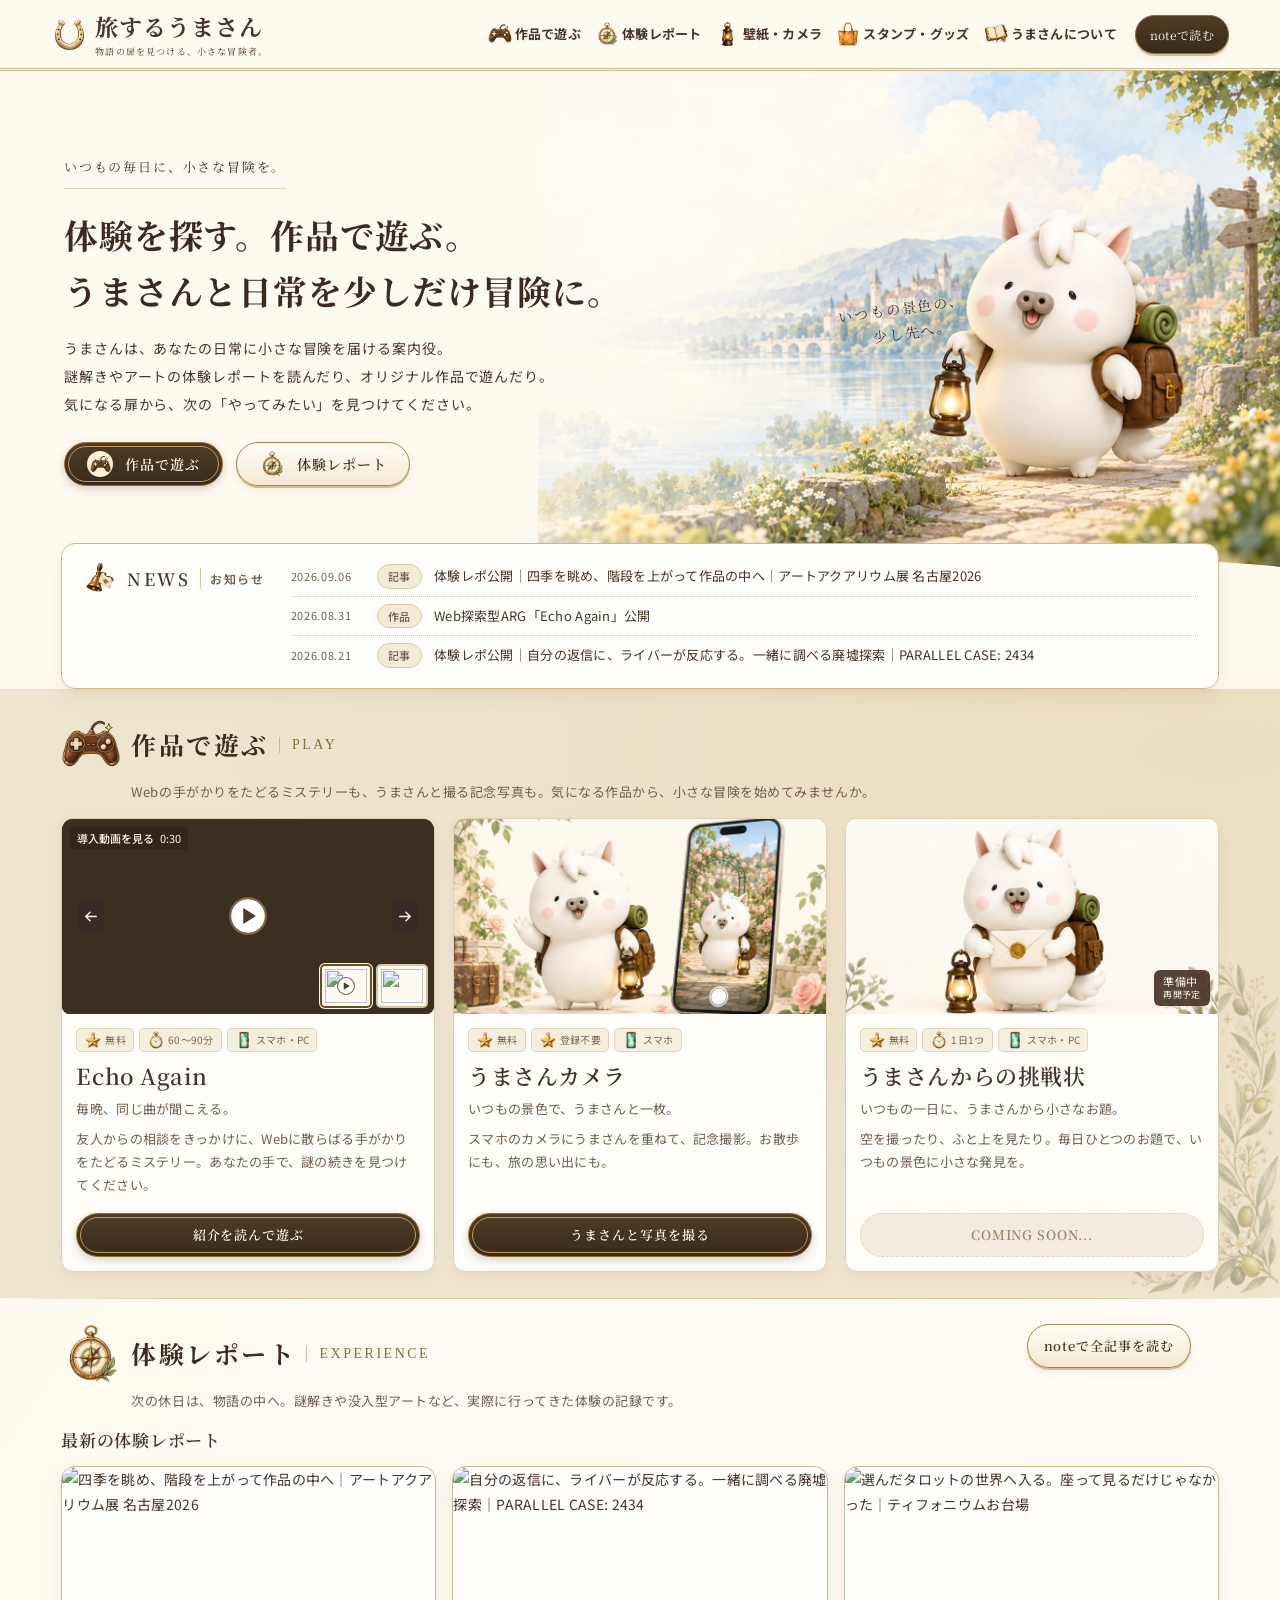
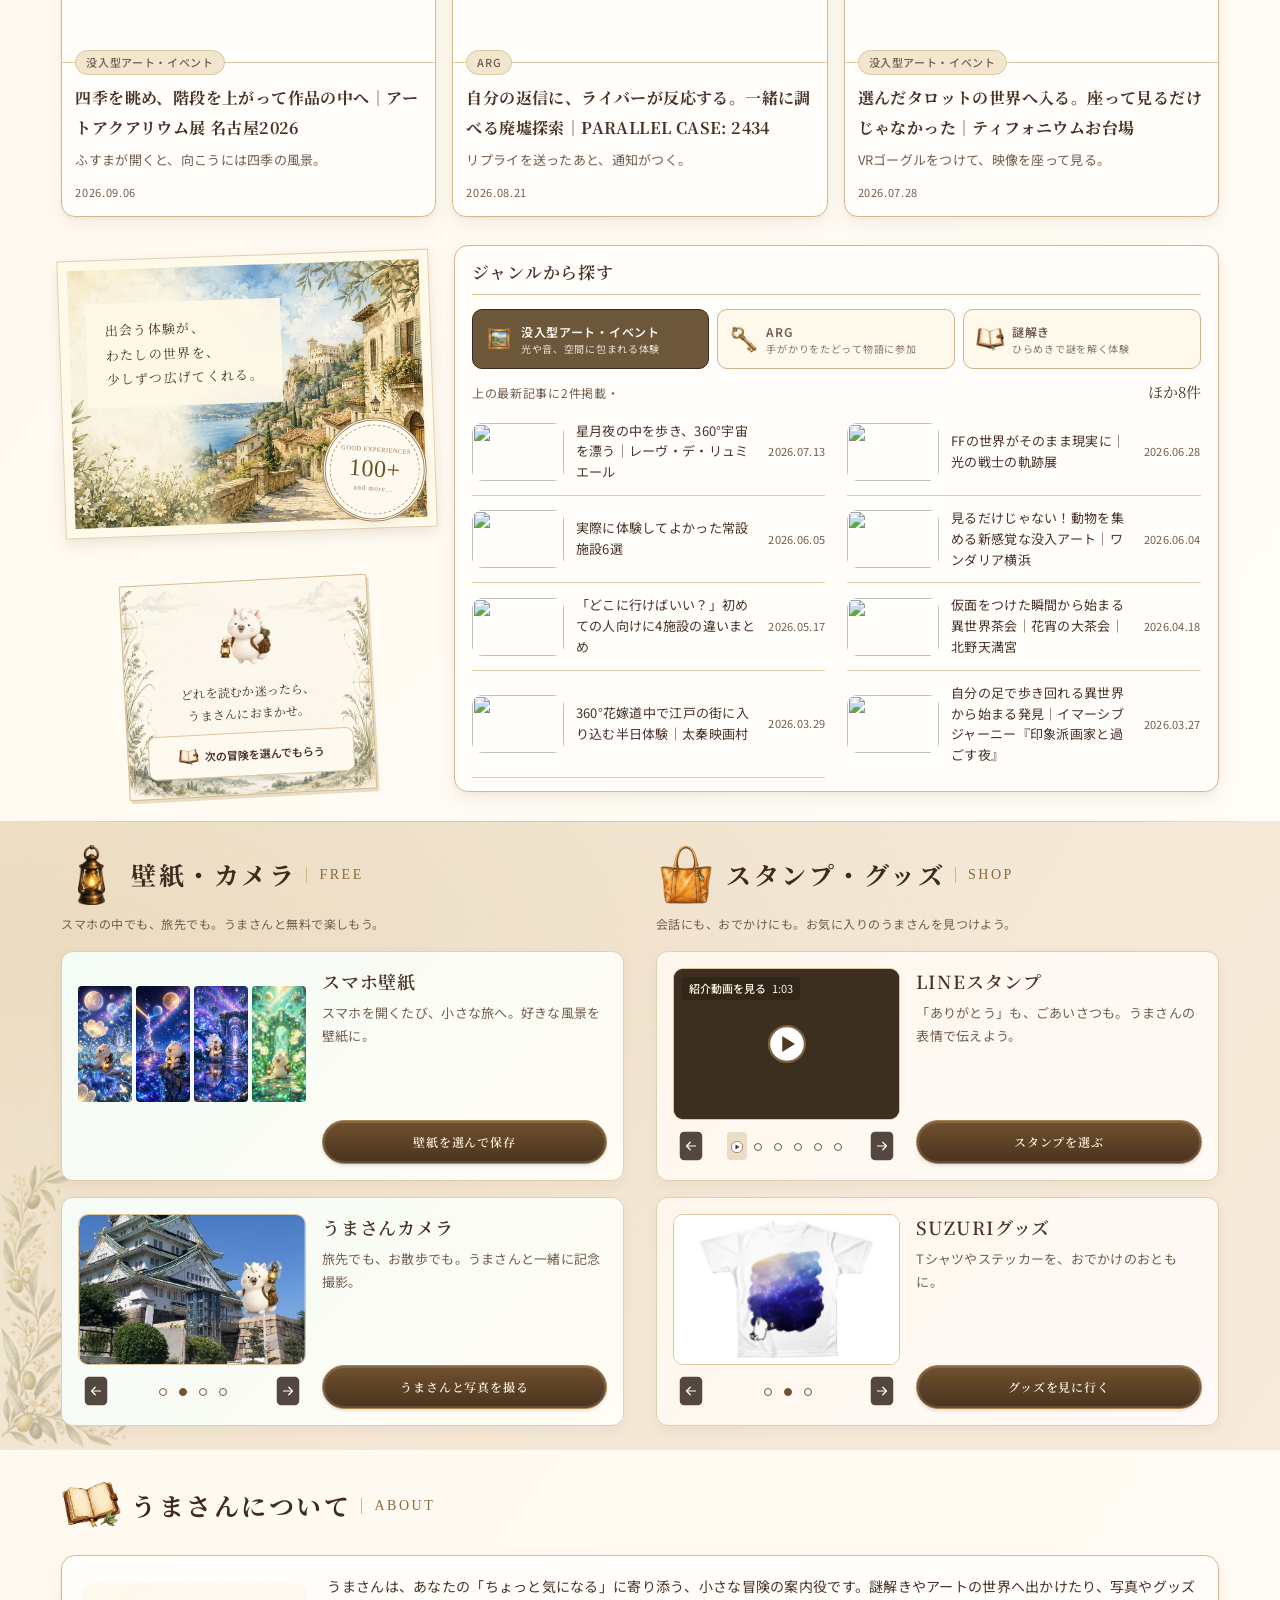
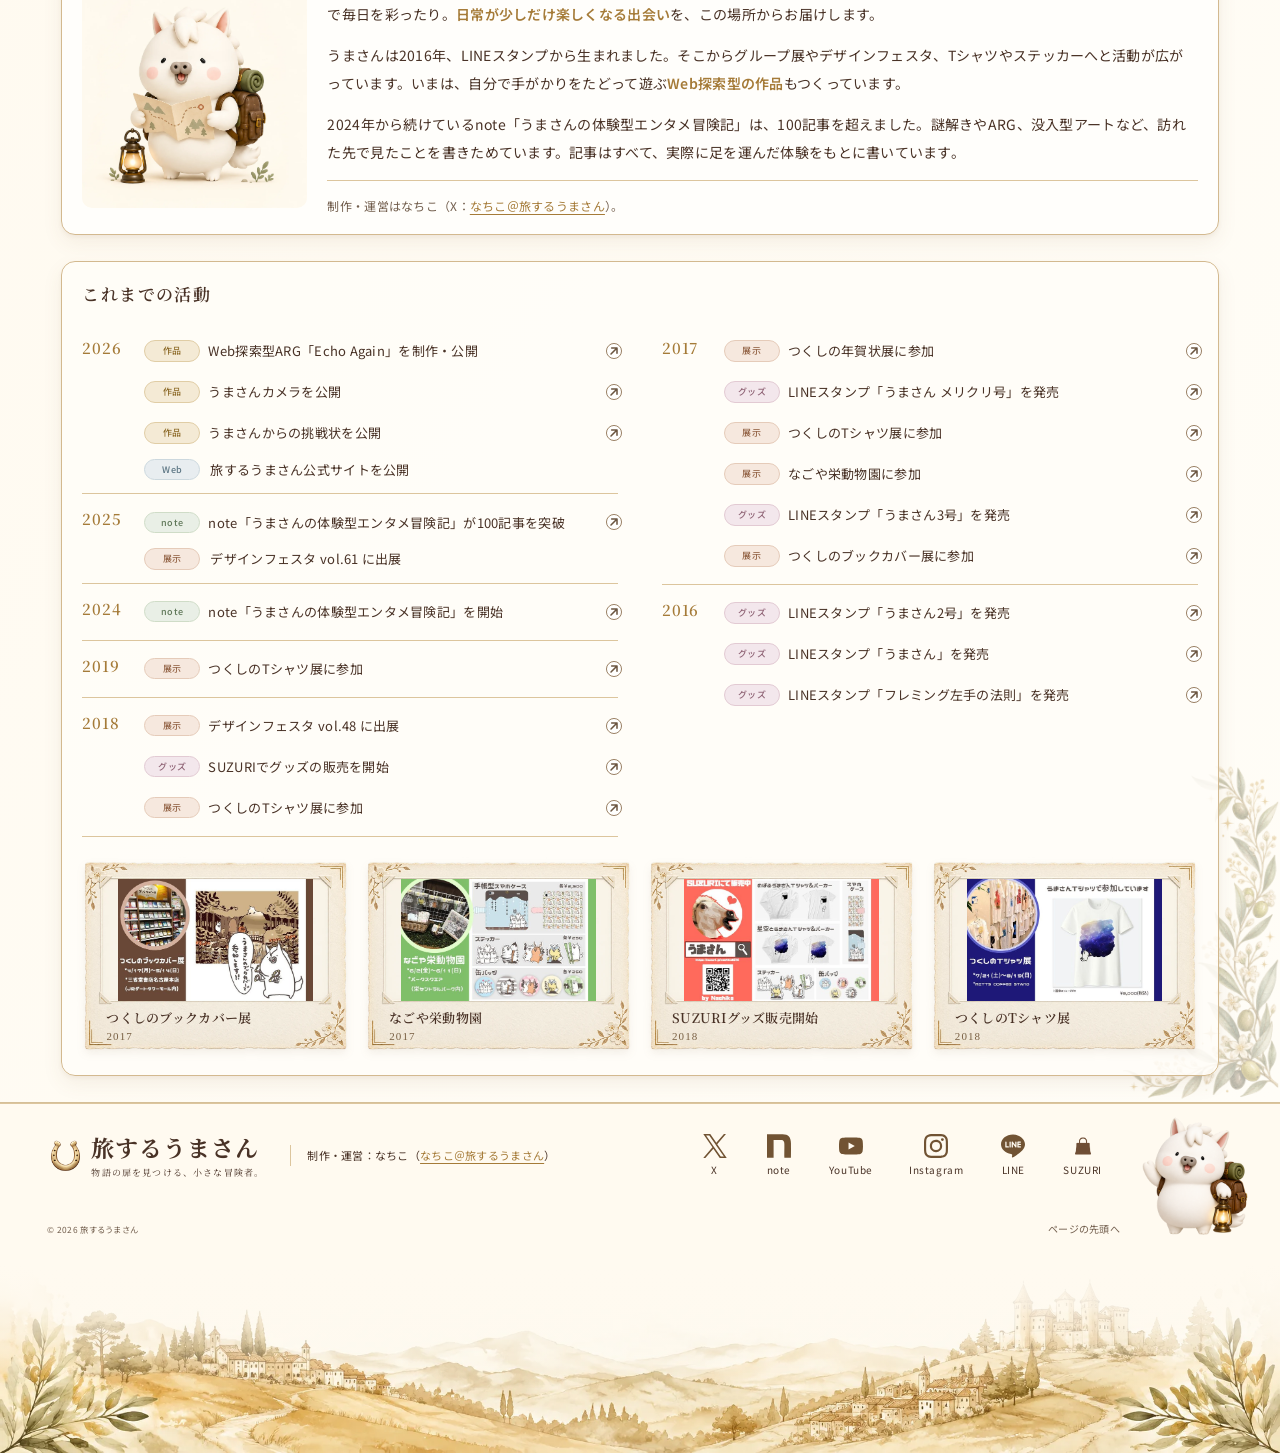
==== index.html @ 90c04338 "Initial site snapshot with updated design and camera" ====
<!doctype html>
<html lang="ja">
<head>
  <meta charset="utf-8">
  <meta name="viewport" content="width=device-width, initial-scale=1">
  <title>旅するうまさん｜体験を探す。作品で遊ぶ。</title>
  <meta name="description" content="うまさんと、次の「やってみたい」を見つけよう。謎解きや没入型アートの体験レポート、無料で遊べる作品、スマホ壁紙やグッズをご紹介します。">
  <meta property="og:type" content="website">
  <meta property="og:title" content="旅するうまさん｜体験を探す。作品で遊ぶ。">
  <meta property="og:description" content="読む、遊ぶ、いっしょに出かける。小さな冒険の案内役・うまさんと、次の休日やいつもの毎日を楽しむヒントを探しに。">
  <meta property="og:locale" content="ja_JP">
  <meta name="theme-color" content="#fbf6eb">
  <link rel="icon" href="assets/icon-horseshoe.webp" type="image/webp">
  <link rel="preconnect" href="https://fonts.googleapis.com">
  <link rel="preconnect" href="https://fonts.gstatic.com" crossorigin>
  <link rel="stylesheet" href="https://fonts.googleapis.com/css2?family=Noto+Sans+JP:wght@400;500;700&family=Noto+Serif+JP:wght@500;600;700&display=swap">
  <link rel="stylesheet" href="styles.css">
  <link rel="stylesheet" href="storybook.css">
  <link rel="stylesheet" href="journal.css">
  <link rel="stylesheet" href="playful.css">
  <link rel="stylesheet" href="dialogs.css">
  <script src="data/content.js" defer></script>
  <script src="data/article-notes.js" defer></script>
  <script src="app.js" defer></script>
  <script src="playful.js" defer></script>
</head>
<body>
<a class="skip-link" href="#main">本文へ進む</a>
<header class="site-header">
  <a class="brand" href="./" aria-label="旅するうまさん ホーム"><span class="journal-icon icon-horseshoe" aria-hidden="true"></span><span>旅するうまさん<small>物語の扉を見つける、小さな冒険者。</small></span></a>
  <button class="menu-toggle" aria-expanded="false" aria-controls="main-nav" aria-label="メニューを開く"><span></span><span></span><span></span></button>
  <nav id="main-nav" aria-label="メインナビゲーション"><a href="#play"><span class="journal-icon icon-play" aria-hidden="true"></span><span>作品で遊ぶ</span></a><a href="#discover"><span class="journal-icon icon-compass" aria-hidden="true"></span><span>体験レポート</span></a><a href="#with"><span class="journal-icon icon-camera" aria-hidden="true"></span><span>壁紙・カメラ</span></a><a href="#shop"><span class="journal-icon icon-bag" aria-hidden="true"></span><span>スタンプ・グッズ</span></a><a href="#about"><span class="journal-icon icon-book" aria-hidden="true"></span><span>うまさんについて</span></a></nav>
  <a class="journal-link" href="https://note.com/nachiko0215" target="_blank" rel="noopener noreferrer">noteで読む</a>
</header>
<main id="main">
  <section class="hero" aria-labelledby="hero-title">
    <img class="hero-landscape" src="assets/hero-umasan.webp" alt="城と湖を見渡す道で、ランタンを掲げて旅へ案内するうまさん" fetchpriority="high" width="1536" height="1024">
    <div class="hero-copy"><p class="eyebrow">いつもの毎日に、小さな冒険を。</p><h1 id="hero-title">体験を探す。作品で遊ぶ。<br>うまさんと日常を<br class="mobile-break">少しだけ冒険に。</h1><p class="intro">うまさんは、あなたの日常に小さな冒険を届ける案内役。<br>謎解きやアートの体験レポートを読んだり、オリジナル作品で遊んだり。<br>気になる扉から、次の「やってみたい」を見つけてください。</p><div class="hero-actions"><a class="button primary" href="#play"><span class="journal-icon icon-play" aria-hidden="true"></span>作品で遊ぶ </a><a class="button" href="#discover"><span class="journal-icon icon-compass" aria-hidden="true"></span>体験レポート </a></div></div>
    <div class="hero-character"><p>いつもの景色の、<br>　少し先へ。</p></div>
    <span class="hero-footnote">YOUR NEXT LITTLE ADVENTURE</span>
  </section>
  <div class="page-content">
    <section id="news" class="news-strip" aria-labelledby="news-title">
      <h2 id="news-title"><span class="journal-icon icon-news" aria-hidden="true"></span>NEWS<small>お知らせ</small></h2>
      <ul id="news-list"></ul>
    </section>
    <section id="play" class="section play-section" aria-labelledby="play-title">
      <div class="section-heading"><div><h2 id="play-title"><span class="journal-icon icon-play" aria-hidden="true"></span><span>作品で遊ぶ</span><small>PLAY</small></h2><p>Webの手がかりをたどるミステリーも、うまさんと撮る記念写真も。気になる作品から、小さな冒険を始めてみませんか。</p></div></div>
      <div id="works" class="works-grid"></div>
    </section>
    <section id="discover" class="section archive-section" aria-labelledby="discover-title">
      <div class="section-heading"><div><h2 id="discover-title"><span class="journal-icon icon-compass" aria-hidden="true"></span><span>体験レポート</span><small>EXPERIENCE</small></h2><p>次の休日は、物語の中へ。謎解きや没入型アートなど、実際に行ってきた体験の記録です。</p></div><a class="button small" href="https://note.com/nachiko0215" target="_blank" rel="noopener noreferrer">noteで全記事を読む</a></div>
      <h3 class="report-subheading" id="latest-reports-title">最新の体験レポート</h3>
      <div id="articles" class="articles-grid" aria-labelledby="latest-reports-title"></div>
      <div class="archive-layout"><div class="archive-postcard photo-print"><img src="assets/postcard-new-storybook.webp" alt="湖と城を望む、花の咲く街の小道" loading="lazy"><p>出会う体験が、<br>わたしの世界を、<br>少しずつ広げてくれる。</p><span class="archive-seal"><small class="seal-label">GOOD EXPERIENCES</small><strong>100+</strong><small>and more…</small></span></div><div class="archive-browser"><h3 class="report-subheading" id="genre-reports-title">ジャンルから探す</h3><div class="filter-list" role="group" aria-label="体験のジャンルで絞り込む"></div><p class="archive-note"><span id="archive-label"></span> <span id="result-count" aria-live="polite"></span></p><div id="archive-list" aria-labelledby="genre-reports-title"></div></div><aside class="travel-note"></aside></div>
    </section>
    <div class="life-shop-grid">
      <section id="with" class="section compact-section" aria-labelledby="with-title"><div class="section-heading"><div><h2 id="with-title"><span class="journal-icon icon-camera" aria-hidden="true"></span><span>壁紙・カメラ</span><small>FREE</small></h2><p>スマホの中でも、旅先でも。うまさんと無料で楽しもう。</p></div></div><div class="mini-grid"><article class="mini-card wallpaper"><div class="product-images phones"><div class="phones-row"><img src="assets/wallpaper-moon.jpg" alt="スマホ壁紙 光る花と月" loading="lazy"><img src="assets/wallpaper-tower.jpg" alt="スマホ壁紙 水鏡と塔" loading="lazy"><img src="assets/wallpaper-gate.jpg" alt="スマホ壁紙 紫陽花の回廊" loading="lazy"><img src="assets/wallpaper-lily.jpg" alt="スマホ壁紙 すずらんと光の門" loading="lazy"></div></div><div class="mini-copy"><h3>スマホ壁紙</h3><p>スマホを開くたび、小さな旅へ。好きな風景を壁紙に。</p><div class="mini-actions"><button type="button" class="button small wallpaper-open" aria-haspopup="dialog" aria-controls="wallpaper-dialog">壁紙を選んで保存 </button></div></div></article><article class="mini-card camera-mini"><div class="stamp-carousel" data-carousel>
  <div class="carousel-viewport"><div class="stamp-track" role="group" aria-label="うまさんカメラの作例">
    <img src="assets/camera-sample-aquarium.jpg" alt="アートアクアリウム展の撮影スポットに立つうまさん" loading="lazy">
    <img src="assets/camera-sample-castle.jpg" alt="大阪城を背にしたうまさん" loading="lazy">
    <img src="assets/camera-sample-rose.jpg" alt="バラ園の前に立つうまさん" loading="lazy">
    <img src="assets/camera-sample-tree.jpg" alt="木の枝の上にのったうまさん" loading="lazy">
  </div></div>
  <div class="carousel-controls"><button type="button" class="stamp-nav prev" aria-label="前の写真"><img class="ui-icon" src="assets/ui-chevron-left.svg" alt=""></button><div class="stamp-dots" role="group" aria-label="作例を選ぶ"></div><button type="button" class="stamp-nav next" aria-label="次の写真"><img class="ui-icon" src="assets/ui-chevron-right.svg" alt=""></button></div>
</div><div class="mini-copy"><h3>うまさんカメラ</h3><p>旅先でも、お散歩でも。うまさんと一緒に記念撮影。</p><div class="mini-actions"><a class="button small" href="umasan-camera.html">うまさんと写真を撮る </a></div></div></article></div></section>
      <section id="shop" class="section compact-section" aria-labelledby="shop-title"><div class="section-heading"><div><h2 id="shop-title"><span class="journal-icon icon-bag" aria-hidden="true"></span><span>スタンプ・グッズ</span><small>SHOP</small></h2><p>会話にも、おでかけにも。お気に入りのうまさんを見つけよう。</p></div></div><div class="mini-grid"><article class="mini-card"><div class="stamp-carousel" data-carousel>
  <div class="carousel-viewport"><div class="stamp-track" role="group" aria-label="LINEスタンプの一覧" aria-live="off">
    <img src="assets/stamp-umasan.jpg" alt="LINEスタンプ うまさん" loading="lazy">
    <img src="assets/stamp-umasan2.jpg" alt="LINEスタンプ うまさん2号" loading="lazy">
    <img src="assets/stamp-umasan3.jpg" alt="LINEスタンプ うまさん3号" loading="lazy">
    <img src="assets/stamp-merikuri.jpg" alt="LINEスタンプ うまさん メリクリ号" loading="lazy">
    <img src="assets/stamp-fleming.jpg" alt="LINEスタンプ フレミング左手の法則" loading="lazy">
  </div></div>
  <div class="carousel-controls"><button type="button" class="stamp-nav prev" aria-label="前のスタンプ"><img class="ui-icon" src="assets/ui-chevron-left.svg" alt=""></button><div class="stamp-dots" role="group" aria-label="スタンプを選ぶ"></div><button type="button" class="stamp-nav next" aria-label="次のスタンプ"><img class="ui-icon" src="assets/ui-chevron-right.svg" alt=""></button></div>
</div><div class="mini-copy"><h3>LINEスタンプ</h3><p>「ありがとう」も、ごあいさつも。うまさんの表情で伝えよう。</p><div class="mini-actions"><a class="button small" href="https://store.line.me/stickershop/author/114526/ja" target="_blank" rel="noopener noreferrer">スタンプを選ぶ</a></div></div></article><article class="mini-card"><div class="stamp-carousel suzuri-carousel" data-carousel>
  <div class="carousel-viewport"><div class="stamp-track" role="group" aria-label="SUZURIグッズ">
    <img src="assets/suzuri-hoodie.png" alt="うまさんのパーカー" loading="lazy" width="500" height="500">
    <img src="assets/suzuri-tshirt.png" alt="うまさんのTシャツ" loading="lazy" width="500" height="500">
    <img src="assets/suzuri-sticker.png" alt="うまさんのステッカー" loading="lazy" width="500" height="500">
  </div></div>
  <div class="carousel-controls"><button type="button" class="stamp-nav prev" aria-label="前のグッズ"><img class="ui-icon" src="assets/ui-chevron-left.svg" alt=""></button><div class="stamp-dots" role="group" aria-label="グッズを選ぶ"></div><button type="button" class="stamp-nav next" aria-label="次のグッズ"><img class="ui-icon" src="assets/ui-chevron-right.svg" alt=""></button></div>
</div><div class="mini-copy"><h3>SUZURIグッズ</h3><p>Tシャツやステッカーを、おでかけのおともに。</p><div class="mini-actions"><a class="button small" href="https://suzuri.jp/nachiko0215?sort=sales" target="_blank" rel="noopener noreferrer">グッズを見に行く</a></div></div></article></div></section>
    </div>
    <section id="about" class="section about-section" aria-labelledby="about-title">
      <div class="section-heading"><div><h2 id="about-title"><span class="journal-icon icon-book" aria-hidden="true"></span><span>うまさんについて</span><small>ABOUT</small></h2></div></div>
      <div class="about-layout">
        <div class="about-lead">
          <img src="assets/about-map.webp" alt="地図を広げて次の旅を考えるうまさん" loading="lazy" width="1254" height="1254">
          <div>
            <p class="about-summary">うまさんは、あなたの「ちょっと気になる」に寄り添う、小さな冒険の案内役です。謎解きやアートの世界へ出かけたり、写真やグッズで毎日を彩ったり。<strong>日常が少しだけ楽しくなる出会い</strong>を、この場所からお届けします。</p>
            <p>うまさんは2016年、LINEスタンプから生まれました。そこからグループ展やデザインフェスタ、Tシャツやステッカーへと活動が広がっています。いまは、自分で手がかりをたどって遊ぶ<strong>Web探索型の作品</strong>もつくっています。</p>
            <p>2024年から続けているnote「うまさんの体験型エンタメ冒険記」は、100記事を超えました。謎解きやARG、没入型アートなど、訪れた先で見たことを書きためています。記事はすべて、実際に足を運んだ体験をもとに書いています。</p>
            <p class="about-author">制作・運営はなちこ（X：<a href="https://x.com/nachiko0215" target="_blank" rel="noopener noreferrer">なちこ＠旅するうまさん</a>）。</p>
          </div>
        </div>
                <div class="history">
          <h3>これまでの活動</h3>
          <div id="history-list"></div>
          <div class="memories">
            <ul>
              <li class="photo-print"><img src="assets/memory-bookcover2017.jpg" alt="三省堂書店名古屋本店に並ぶブックカバー" loading="lazy"><span><strong>つくしのブックカバー展</strong><time datetime="2017">2017</time></span></li>
              <li class="photo-print"><img src="assets/memory-sakae2017.jpg" alt="なごや栄動物園のうまさんグッズ什器" loading="lazy"><span><strong>なごや栄動物園</strong><time datetime="2017">2017</time></span></li>
              <li class="photo-print"><img src="assets/memory-suzuri2018.jpg" alt="SUZURIのうまさんTシャツとパーカー" loading="lazy"><span><strong>SUZURIグッズ販売開始</strong><time datetime="2018">2018</time></span></li>
              <li class="photo-print"><img src="assets/memory-tshirt2018.jpg" alt="つくしのTシャツ展に並ぶTシャツ" loading="lazy"><span><strong>つくしのTシャツ展</strong><time datetime="2018">2018</time></span></li>
            </ul>
          </div>
        </div>
      </div>
    </section>
  </div>
</main>
<footer id="site-footer"><div class="footer-main"><a class="brand" href="./"><span class="journal-icon icon-horseshoe" aria-hidden="true"></span><span>旅するうまさん<small>物語の扉を見つける、小さな冒険者。</small></span></a><p class="about-copy">制作・運営：なちこ（<a href="https://x.com/nachiko0215" target="_blank" rel="noopener noreferrer">なちこ＠旅するうまさん</a>）</p><nav class="social-links" aria-label="公式SNS・ショップ"><a href="https://x.com/nachiko0215" target="_blank" rel="noopener noreferrer"><b>X</b></a><a href="https://note.com/nachiko0215" target="_blank" rel="noopener noreferrer"><b>note</b></a><a href="https://www.youtube.com/@TabisuruUmasan" target="_blank" rel="noopener noreferrer"><b>YouTube</b></a><a href="https://www.instagram.com/nachiko0215" target="_blank" rel="noopener noreferrer"><b>Instagram</b></a><a href="https://store.line.me/stickershop/author/114526/ja" target="_blank" rel="noopener noreferrer"><b>LINE</b></a><a href="https://suzuri.jp/nachiko0215?sort=sales" target="_blank" rel="noopener noreferrer"><b>SUZURI</b></a></nav><img class="footer-character" src="assets/footer-umasan.webp" alt="" loading="lazy" width="384" height="384"></div><div class="footer-bottom"><small>© 2026 旅するうまさん</small><a href="#main">ページの先頭へ </a></div><div class="footer-scenery" aria-hidden="true"></div></footer>
<dialog id="wallpaper-dialog" class="wallpaper-dialog" aria-labelledby="wallpaper-title">
<button type="button" class="image-close" aria-label="壁紙一覧を閉じる">×</button>
<h2 id="wallpaper-title">お気に入りの壁紙を保存</h2>
<p>好きな風景を選んで、スマホに保存できます。</p>
<div class="wallpaper-choices">
<article><img src="assets/wallpaper-moon.jpg" alt="光る花と月" width="420" height="908" loading="lazy"><h3>光る花と月</h3><a class="button small" href="assets/wallpaper-moon.jpg" download="umasan-wallpaper-moon.jpg" aria-label="光る花と月を保存">保存する</a></article>
<article><img src="assets/wallpaper-tower.jpg" alt="水鏡と塔" width="420" height="910" loading="lazy"><h3>水鏡と塔</h3><a class="button small" href="assets/wallpaper-tower.jpg" download="umasan-wallpaper-tower.jpg" aria-label="水鏡と塔を保存">保存する</a></article>
<article><img src="assets/wallpaper-gate.jpg" alt="紫陽花の回廊" width="420" height="910" loading="lazy"><h3>紫陽花の回廊</h3><a class="button small" href="assets/wallpaper-gate.jpg" download="umasan-wallpaper-gate.jpg" aria-label="紫陽花の回廊を保存">保存する</a></article>
<article><img src="assets/wallpaper-lily.jpg" alt="すずらんと光の門" width="555" height="1200" loading="lazy"><h3>すずらんと光の門</h3><a class="button small" href="assets/wallpaper-lily.jpg" download="umasan-wallpaper-lily.jpg" aria-label="すずらんと光の門を保存">保存する</a></article>
</div>
<a class="wallpaper-more" href="https://x.com/search?q=%23%E3%81%86%E3%81%BE%E3%81%95%E3%82%93%E3%81%AE%E3%81%84%E3%82%8B%E6%97%A5%E5%B8%B8%20%23%E3%82%B9%E3%83%9E%E3%83%9B%E5%A3%81%E7%B4%99&amp;src=typed_query&amp;f=live" target="_blank" rel="noopener noreferrer">Xでほかの壁紙を見る</a>
</dialog>
<noscript><p class="noscript">作品・体験一覧を表示するにはJavaScriptを有効にしてください。<a href="https://note.com/nachiko0215">noteの記事一覧はこちら</a>。</p></noscript>
</body>
</html>
---- styles.css ----
@charset "UTF-8";
:root{--paper:#fffdf7;--cream:#fbf6eb;--ink:#4d3327;--muted:#786656;--gold:#b78a4a;--line:#eadbc3;--soft:#f4e9d7;--serif:"Yu Mincho","Hiragino Mincho ProN",Georgia,serif;--sans:"Yu Gothic","Hiragino Kaku Gothic ProN",Meiryo,sans-serif}
*{box-sizing:border-box}html{scroll-behavior:smooth;scroll-padding-top:100px}body{margin:0;background:var(--cream);color:var(--ink);font-family:var(--sans);font-size:14px;line-height:1.85}a{color:inherit;text-decoration:none}button{font:inherit;color:inherit;cursor:pointer}img{max-width:100%;display:block}button,a{-webkit-tap-highlight-color:transparent}a:focus-visible,button:focus-visible{outline:3px solid #88622b;outline-offset:5px}a:hover{color:#93652f}.skip-link{position:fixed;top:-80px;left:20px;z-index:100;background:var(--paper);padding:12px}.skip-link:focus{top:12px}.site-header{position:relative;z-index:20;max-width:1440px;margin:auto;min-height:100px;display:flex;align-items:center;gap:34px;padding:18px 4%;background:var(--paper)}.brand{display:flex;align-items:center;gap:13px;flex-shrink:0;font-family:var(--serif);font-size:26px;font-weight:bold;letter-spacing:.04em;line-height:1.5}.brand img{object-fit:contain;width:38px;height:46px}.brand small{display:block;font-size:9px;letter-spacing:.13em;font-weight:normal}.site-header nav{display:flex;gap:29px;margin-left:auto;font-size:13px;font-weight:bold;white-space:nowrap}.journal-link{background:#4c3925;border:1px solid #b99456;box-shadow:inset 0 0 0 3px #4c3925,inset 0 0 0 4px #a6844d;border-radius:30px;display:flex;gap:10px;align-items:center;padding:9px 19px;color:#fff4d9;white-space:nowrap;font-family:var(--serif)}.journal-link:hover{color:white;background:#6a4c2b}.journal-link img{width:23px;filter:brightness(2)}.menu-toggle{display:none}.hero{max-width:1440px;min-height:485px;position:relative;margin:auto;overflow:hidden;background:#f2e7d1}.hero-landscape{position:absolute;width:100%;height:100%;object-fit:cover;object-position:center;inset:0}.hero:after{content:"";position:absolute;left:-2%;bottom:-26px;width:104%;height:55px;background:var(--paper);border-radius:50% 48% 0 0;transform:rotate(-.5deg)}.hero-copy{position:relative;z-index:2;width:66%;padding:47px 0 60px 5%}.eyebrow{display:flex;align-items:center;gap:12px;font-family:var(--serif);letter-spacing:.14em;font-size:13px;margin:0 0 18px}.eyebrow img{width:27px;height:36px;object-fit:contain}h1{font-family:var(--serif);font-weight:600;font-size:clamp(25px,2.6vw,39px);line-height:1.6;letter-spacing:.055em;margin:0 0 15px;text-shadow:0 1px 10px #fff9}.intro{font-size:13px;line-height:2;letter-spacing:.065em;margin:0 0 24px}.button{display:inline-flex;align-items:center;justify-content:center;gap:20px;min-height:47px;border:1px solid #bd8f51;background:linear-gradient(#fffefa,#f8ead4);border-radius:28px;padding:9px 23px;box-shadow:0 3px 8px #88612b13;font-family:var(--serif);font-size:14px;font-weight:bold;letter-spacing:.07em;transition:transform .18s,box-shadow .18s}.button:hover{transform:translateY(-2px);box-shadow:0 5px 12px #74512426}.button.primary{background:linear-gradient(120deg,#6a5030,#302619);color:#fff3d8;outline:1px solid #ecd5ac;outline-offset:-5px;border-color:#a87e43;box-shadow:0 3px 7px #38221035}.hero-actions{display:flex;gap:13px}.hero-character{position:absolute;right:8%;bottom:22px;width:27%;max-width:320px;z-index:1}.hero-character>img{width:100%;height:auto;filter:drop-shadow(0 12px 10px #73583524)}.hero-character>p{font-family:var(--serif);font-size:16px;letter-spacing:.23em;transform:rotate(-9deg);text-align:center;margin:0 0 2px;text-shadow:0 0 8px white}.hero-footnote{position:absolute;bottom:41px;right:2%;font:9px Georgia;letter-spacing:.23em;writing-mode:vertical-rl}.mobile-break{display:none}.page-content{max-width:1440px;margin:auto;padding:0 3.7%;background:var(--paper)}.section{padding:30px 0 33px;position:relative;scroll-margin-top:22px}.section+.section:before,.life-shop-grid:before{content:"";position:absolute;left:0;right:0;top:0;height:1px;background:linear-gradient(90deg,transparent,var(--line) 15%,var(--line) 85%,transparent)}.section-heading{display:flex;align-items:center;justify-content:space-between;gap:20px;margin-bottom:20px}.section-heading h2{display:flex;align-items:center;gap:13px;font-family:var(--serif);font-size:25px;letter-spacing:.045em;font-weight:600;line-height:1.35;margin:0 0 5px}.section-heading h2 small{font-size:16px;border-left:1px solid #a28468;padding-left:13px;font-weight:normal;letter-spacing:.05em}.section-heading h2 img{width:36px;height:37px;object-fit:contain}.section-heading p{font-size:12px;letter-spacing:.04em;margin:0 0 0 49px;color:var(--muted)}.small{min-height:35px;font-size:11px;padding:6px 17px;gap:13px;white-space:nowrap}.articles-grid{display:grid;grid-template-columns:repeat(3,1fr);gap:20px}.article-card{min-width:0;border:1px solid #ecdfcb;border-radius:12px;overflow:hidden;background:#fffdf9;transition:transform .2s,box-shadow .2s}.article-card:hover{transform:translateY(-4px);box-shadow:0 8px 24px #6b482315}.article-image{aspect-ratio:1.9;width:100%;object-fit:cover}.article-body{padding:0 16px 13px}.tags{display:flex;gap:6px;margin-top:-13px;position:relative;flex-wrap:wrap}.tag{border:1px solid #ead8bd;border-radius:20px;background:#fffaf0;padding:2px 11px;font-size:10px}.article-card h3{font-family:var(--serif);font-size:17px;line-height:1.65;margin:9px 0 6px;font-weight:600}.article-card p{font-size:11px;color:var(--muted);margin:0 0 7px;line-height:1.7}.article-date{font-size:10px;color:#82756a;letter-spacing:.04em}.archive-layout{display:grid;grid-template-columns:31% 1fr 13%;align-items:start;gap:27px}.archive-postcard{position:relative;margin:4px 0 5px;padding:9px;background:#fff9e9;box-shadow:0 4px 14px #65451c17;transform:rotate(-2deg)}.archive-postcard>img{height:205px;width:100%;object-fit:cover}.archive-postcard p{position:absolute;left:26px;top:30px;background:#fff9e8ec;padding:15px 19px;font:13px/1.9 var(--serif);letter-spacing:.1em}.archive-stamp{position:absolute;bottom:0;right:-14px;transform:rotate(6deg);border:3px double #a48861;background:#fffaef;border-radius:50%;width:120px;height:120px;display:flex;flex-direction:column;align-items:center;justify-content:center;font:10px/1.7 Georgia;color:#836748;outline:1px dashed #b49a73;outline-offset:-8px}.archive-stamp strong{font-size:17px;font-weight:normal}.filter-list{display:flex;flex-wrap:wrap;gap:6px}.filter-list button{border:1px solid #e9decb;border-radius:20px;background:var(--paper);font-size:11px;padding:4px 11px;min-height:31px}.filter-list button[aria-pressed=true]{background:#876849;color:white;border-color:#876849}.archive-note{font-size:10px;color:var(--muted);margin:10px 0 3px;display:flex;justify-content:space-between}.archive-row{display:flex;gap:11px;align-items:center;padding:7px 0;border-bottom:1px solid #eee3d4;font-size:11px}.archive-row img{width:57px;height:35px;object-fit:cover;border-radius:5px}.archive-row .row-title{flex:1;line-height:1.6}.archive-row time{color:var(--muted);font-size:9px;white-space:nowrap}.empty-state{padding:25px 10px;background:#f7f0e4;border-radius:9px;color:var(--muted);font-size:12px}.travel-note{margin-top:33px;background:linear-gradient(125deg,#fcf1da,#f4e4c8);padding:16px 10px;text-align:center;transform:rotate(6deg);box-shadow:0 3px 10px #73552a15;border-radius:2px;font-family:var(--serif);font-size:12px;letter-spacing:.12em}.travel-note p{margin:6px 0}.travel-note span{font-size:25px;color:#a98952}.life-shop-grid{display:grid;grid-template-columns:1fr 1fr;gap:30px;position:relative}.compact-section h2{font-size:23px;gap:10px}.compact-section h2 small{font-size:13px;padding-left:10px}.compact-section .section-heading p{font-size:10px;margin-left:46px}footer{max-width:1440px;margin:auto;padding:0 3.7%;background:linear-gradient(#fffdf7,#f6ecd9)}.footer-main{display:flex;align-items:center;gap:27px;border-top:1px solid var(--line);padding:28px 0 36px;position:relative}.footer-main .brand{font-size:23px}.about-copy{font-size:10px;line-height:2;border-left:1px solid var(--line);padding-left:22px;flex:1}.social-links{display:flex;gap:18px;align-items:center}.social-links a{font-size:10px;text-align:center;min-width:27px}.social-links b{display:block;font:23px Georgia;margin-bottom:3px}.footer-character{width:75px;height:94px;object-fit:contain;align-self:end}.footer-bottom{border-top:1px solid var(--line);display:flex;justify-content:space-between;align-items:center;font-size:10px;padding:12px 0;gap:15px;color:var(--muted)}.footer-bottom p{margin:0;letter-spacing:.14em}.noscript{text-align:center;padding:20px}
@media(min-width:1441px){body{padding:20px}.site-header{border-radius:18px 18px 0 0}footer{border-radius:0 0 18px 18px}.hero-copy{padding-top:58px}.hero{min-height:510px}}
@media(max-width:1150px){.site-header{gap:20px;padding:17px 3%}.site-header nav{gap:18px;font-size:12px}.brand{font-size:23px}.journal-link{padding:8px 12px;font-size:12px}.section-heading h2{font-size:21px;gap:9px}.section-heading h2 small{font-size:14px;padding-left:9px}.archive-layout{grid-template-columns:30% 1fr;gap:25px}.travel-note{display:none}.compact-section h2{flex-wrap:wrap;font-size:21px}.compact-section h2 small{font-size:12px}.footer-main{gap:18px}.footer-character{display:none}.hero{min-height:450px}.hero-copy{width:70%}.hero-character{right:4%;width:28%;bottom:27px}}
@media(max-width:850px){.site-header{min-height:80px;flex-wrap:wrap}.journal-link{margin-left:auto}.menu-toggle{display:flex;flex-direction:column;gap:5px;width:40px;height:40px;align-items:center;justify-content:center;border:1px solid var(--line);border-radius:50%;background:transparent;order:3}.menu-toggle span{display:block;background:var(--ink);width:17px;height:1px}.site-header nav{display:none;width:100%;order:4;padding:14px 6px;border-top:1px solid var(--line);gap:12px;flex-wrap:wrap;margin:0}.site-header nav.is-open{display:flex}.site-header nav a{padding:7px 12px}.hero{min-height:460px}.hero-copy{width:76%;padding-top:35px}.hero-character{width:27%;right:1%;bottom:29px}.hero-character>p{font-size:12px}.hero h1{font-size:27px}.hero-landscape{object-position:60% center}.hero-actions{gap:9px}.hero-actions .button{padding:9px 17px;font-size:12px;gap:10px}.eyebrow{font-size:11px}.intro{font-size:12px}.section-heading h2{flex-wrap:wrap;gap:8px;font-size:21px}.section-heading h2 small{font-size:12px}.section-heading p{font-size:11px;margin-left:0}.articles-grid{gap:12px}.article-body{padding:0 11px 12px}.article-card h3{font-size:15px}.life-shop-grid{gap:20px}.compact-section h2 small{border-left:0;padding-left:44px;flex-basis:100%}.footer-main{flex-wrap:wrap}.about-copy{font-size:10px}.footer-main .brand{font-size:21px}.social-links{margin-left:auto}.archive-postcard>img{height:220px}.archive-postcard p{left:15px;top:20px;font-size:11px;padding:13px}.archive-row{gap:7px}.archive-row time{font-size:8px}}
@media(max-width:600px){body{font-size:13px}.site-header{padding:12px 5%;gap:12px;min-height:75px}.brand{font-size:21px;gap:9px}.brand img{width:29px;height:36px}.brand small{font-size:7px;letter-spacing:.08em}.journal-link{display:none}.menu-toggle{margin-left:auto}.hero{min-height:638px}.hero-landscape{height:100%;object-position:66% center;opacity:.83}.hero:before{content:"";position:absolute;z-index:1;inset:0;background:linear-gradient(#fff9edfa 0%,#fff9ede8 35%,#fff9ed00 76%)}.hero-copy{width:100%;padding:24px 6% 0}.eyebrow{font-size:10px;letter-spacing:.09em;gap:7px;margin-bottom:13px}.eyebrow img{width:21px;height:28px}.hero h1{font-size:26px;line-height:1.65;letter-spacing:.025em;margin-bottom:12px}.mobile-break{display:block}.intro{font-size:11px;line-height:1.95;margin-bottom:17px;letter-spacing:.02em}.hero-actions{flex-wrap:wrap;gap:9px}.hero-actions .button{min-height:42px;padding:8px 15px;font-size:12px;gap:10px}.hero-character{right:12%;width:42%;max-width:200px;bottom:19px}.hero-character>p{position:absolute;right:105%;top:27%;width:120px;font-size:12px}.hero-footnote{z-index:2;font-size:8px;right:6%;bottom:60px}.page-content{padding:0 5%}.section{padding:24px 0 28px}.section-heading{gap:10px;margin-bottom:15px;align-items:start}.section-heading h2{font-size:19px;column-gap:8px;row-gap:2px}.section-heading h2 small{font-size:12px;flex-basis:100%;margin-left:37px;padding:0;border:0}.section-heading h2 img{width:29px;height:30px;font-size:29px}.section-heading p{margin-top:7px;font-size:10px;line-height:1.8}.section-heading>.button{font-size:10px;padding:5px 11px;gap:6px;margin-top:4px}.articles-grid{grid-template-columns:1fr;gap:16px}.article-image{aspect-ratio:2}.article-card h3{font-size:17px;line-height:1.7}.article-card p{font-size:11px}.article-body{padding:0 15px 13px}.archive-layout{grid-template-columns:1fr;gap:25px}.archive-postcard{max-width:330px;width:89%;margin:0 auto}.archive-postcard>img{height:155px}.archive-postcard p{top:12px;left:20px;font-size:12px}.archive-stamp{width:105px;height:105px;right:-15px;bottom:-7px;font-size:9px}.archive-stamp strong{font-size:15px}.filter-list{gap:6px}.filter-list button{font-size:11px;min-height:33px;padding:4px 13px}.archive-row{font-size:11px;padding:9px 0;gap:10px}.archive-row time{font-size:9px}.archive-row img{width:54px}.life-shop-grid{grid-template-columns:1fr;gap:0}.compact-section+.compact-section:before{display:block}.compact-section h2 small{flex-basis:auto;border-left:1px solid #a28468;margin:0;padding-left:9px;font-size:12px}.compact-section .section-heading p{margin-left:0;font-size:10px}.footer-main{padding:23px 0;gap:15px}.footer-main .brand{width:100%;font-size:23px}.about-copy{border-left:0;padding:0;margin:0;font-size:10px;flex-basis:100%}.social-links{margin:0;gap:25px}.footer-character{display:block;width:64px;height:70px;margin-left:auto}.footer-bottom{align-items:start;flex-wrap:wrap;gap:5px;font-size:9px;padding-bottom:20px}.footer-bottom p{display:none}footer{padding:0 5%}}
[hidden]{display:none!important}

@media(prefers-reduced-motion:reduce){html{scroll-behavior:auto}*,*:before,*:after{transition:none!important}}

.news-strip{display:flex;align-items:flex-start;gap:26px;margin-top:26px;padding:16px 24px;border:1px solid var(--line);border-radius:14px;background:linear-gradient(#fffdf7,#fbf6eb);scroll-margin-top:90px}
.news-strip h2{display:flex;align-items:center;gap:8px;margin:0;flex-shrink:0;font-family:var(--serif);font-size:17px;letter-spacing:.12em;color:var(--ink);padding-top:5px}
.news-strip h2 span{color:var(--gold)}
.news-strip h2 small{font-family:var(--sans);font-size:11px;letter-spacing:.04em;color:var(--muted);border-left:1px solid var(--line);padding-left:9px}
.news-strip ul{list-style:none;margin:0;padding:0;flex:1;min-width:0}
.news-strip li+li{border-top:1px dotted var(--line)}
.news-strip li a,.news-strip li>span{display:flex;align-items:center;gap:12px;padding:8px 0;color:var(--ink);text-decoration:none;font-size:13px}
.news-strip li a:hover .news-title{color:var(--gold);text-decoration:underline}
.news-strip time,.news-date-blank{flex-shrink:0;font-size:11px;letter-spacing:.06em;color:var(--muted);font-variant-numeric:tabular-nums}
.news-tag{flex-shrink:0;font-size:10px;letter-spacing:.06em;padding:2px 9px;border:1px solid var(--line);border-radius:999px;background:var(--paper);color:var(--muted)}
.news-title{overflow:hidden;text-overflow:ellipsis;white-space:nowrap}

.about-section .about-layout{display:grid;grid-template-columns:1fr 340px;gap:32px;align-items:start}
.about-lead{display:flex;gap:20px;align-items:flex-start}
.about-lead>img{width:120px;height:auto;flex-shrink:0}
.about-lead p{margin:0 0 13px;font-size:13px;line-height:2}
.about-lead p:last-child{margin-bottom:0}
.about-lead strong{color:var(--gold);font-weight:600}
.history{padding:20px 22px;border:1px solid var(--line);border-radius:14px;background:var(--paper)}
.history h3{margin:0 0 14px;font-family:var(--serif);font-size:15px;letter-spacing:.08em;color:var(--ink)}
.history-year{display:grid;grid-template-columns:52px 1fr;gap:10px;padding:10px 0}
.history-year+.history-year{border-top:1px solid var(--line)}
.history-year h4{margin:0;font-family:var(--serif);font-size:15px;color:var(--gold);letter-spacing:.05em}
.history-year ul{list-style:none;margin:0;padding:0;display:flex;flex-direction:column;gap:6px}
.history-year li{display:flex;align-items:center;gap:8px;font-size:12px;line-height:1.6;color:var(--ink)}
.history-year li a{display:flex;align-items:center;gap:8px;color:inherit;text-decoration:none}
.history-year li a:hover{color:var(--gold);text-decoration:underline}
.history-tag{flex-shrink:0;font-size:9px;letter-spacing:.05em;padding:1px 7px;border-radius:999px;background:var(--soft);color:var(--muted)}

@media(max-width:850px){.news-strip{flex-direction:column;gap:6px;padding:14px 18px}.news-strip h2{padding-top:0}.about-section .about-layout{grid-template-columns:1fr;gap:24px}}
@media(max-width:600px){.news-strip{margin-top:18px}.news-strip li a,.news-strip li>span{flex-wrap:wrap;gap:8px;font-size:12px}.news-title{white-space:normal;flex-basis:100%}.about-lead{flex-direction:column;gap:12px}.about-lead>img{width:88px;margin:0 auto}.about-lead p{font-size:12px}.history{padding:16px 14px}.history-year{grid-template-columns:44px 1fr}}
.history-year li{align-items:flex-start;gap:8px}
.history-year li a{align-items:flex-start;width:100%}
.history-year .history-tag{margin-top:3px}
.history-arrow{flex-shrink:0;margin-top:2px;font-size:10px;color:var(--muted)}
.about-section .about-layout{display:block}
.about-section .about-lead{margin-bottom:26px}
.about-section .history{padding:20px 26px 8px}
.about-section #history-list{column-gap:44px}
.about-section .history-year{break-inside:avoid;padding:12px 0;border-top:0;border-bottom:1px solid var(--line)}
.about-section .history-year:last-child{border-bottom:0}
@media(min-width:1010px){.about-section #history-list{columns:2}}
@media(max-width:600px){.about-section .history{padding:16px 14px 6px}}

/* ==========================================================
   DESIGN SYSTEM LAYER
   配色＝モック（アイボリー紙面）／規格＝デザインシステムv3
   最後に読み込み、上の個別指定を上書きする。調整はここだけで完結。
   ========================================================== */

/* --- トークン --- */
:root{
  --serif:"Noto Serif JP","Yu Mincho","Hiragino Mincho ProN",serif;
  --sans:"Noto Sans JP","Yu Gothic","Hiragino Kaku Gothic ProN",sans-serif;
  --line:#e6d7bf;
  --gold:#b1832f;
  --gold-line:#c2a06a;
  --ink-deep:#3a2a1e;
  --r-card:14px;
  --r-inner:10px;
  --r-pill:999px;
  --shadow-card:0 2px 10px rgba(107,72,35,.05);
  --shadow-hover:0 10px 26px rgba(107,72,35,.11);
}
body{font-family:var(--sans);font-size:14px;line-height:1.75;letter-spacing:.02em;-webkit-font-smoothing:antialiased}

/* --- タイポグラフィ階層（v3） --- */
h1,h2,h3,h4{font-family:var(--serif);font-weight:600;letter-spacing:.05em}
.section-heading h2{font-size:26px;line-height:1.35}
.section-heading h2 small{font-family:var(--sans);font-size:14px;font-weight:500;letter-spacing:.05em;color:var(--muted)}
.section-heading p{font-size:12px;line-height:1.75;color:var(--muted)}
.news-strip h2,.article-date,.archive-note{letter-spacing:.14em}

.article-card h3{font-size:17px;line-height:1.65}
.history h3,.news-strip h2{font-size:17px}
.article-card p{font-size:12px;line-height:1.8;color:var(--muted)}
.article-date,.archive-row time{font-size:11px;color:var(--muted)}

/* --- ボタン：3種 × 2サイズに統一 --- */
.button{
  display:inline-flex;align-items:center;justify-content:center;gap:12px;
  min-height:44px;padding:0 22px;
  border:1px solid var(--gold-line);border-radius:var(--r-pill);
  background:linear-gradient(#fffefa,#f8ead4);color:var(--ink);
  font-family:var(--serif);font-size:14px;font-weight:600;letter-spacing:.07em;line-height:1.4;
  box-shadow:0 2px 6px rgba(136,97,43,.08);
  transition:transform .18s,box-shadow .18s,background .18s;
}
.button.primary{background:linear-gradient(120deg,#6a5030,#302619);color:#fff3d8;border-color:#a87e43;outline:1px solid #ecd5ac;outline-offset:-5px;box-shadow:0 3px 8px rgba(56,34,16,.2)}
.button.ghost{background:transparent;box-shadow:none}
.button.small{min-height:34px;padding:0 16px;gap:9px;font-size:12px}
.button:hover{transform:translateY(-2px);box-shadow:var(--shadow-hover)}

.section-heading>.button{flex-shrink:0}

.section-heading>.button.small{font-family:var(--serif)}

/* --- カード：枠線・角丸・影を1種に統一 --- */.article-card,.news-strip,.history{
  border:1px solid var(--line);border-radius:var(--r-card);background:var(--paper);box-shadow:var(--shadow-card)
}
.article-card:hover{transform:translateY(-4px);box-shadow:var(--shadow-hover)}
.article-image{border-radius:var(--r-inner)}
.article-card{overflow:hidden}
.article-card .article-image{border-radius:0}

/* --- タグ・バッジ：1種に統一 --- */
.tag,.news-tag,.history-tag{
  display:inline-flex;align-items:center;
  padding:2px 10px;border:1px solid var(--line);border-radius:var(--r-pill);
  background:var(--soft);color:var(--muted);
  font-family:var(--sans);font-size:11px;font-weight:500;letter-spacing:.06em;line-height:1.7
}
.filter-list{gap:8px}
.filter-list button{
  min-height:34px;padding:0 16px;border:1px solid var(--line);border-radius:var(--r-pill);
  background:var(--paper);color:var(--muted);font-size:12px;font-weight:500;letter-spacing:.06em;
  transition:background .18s,color .18s,border-color .18s
}
.filter-list button[aria-pressed=true]{background:var(--ink-deep);color:#fff3d8;border-color:var(--ink-deep)}

/* --- 罫線色の統一 --- */
.archive-row,.news-strip li+li,.history-year{border-color:var(--line)}
.section-heading h2 small{border-left-color:var(--line)}

/* --- レスポンシブ（v3グリッド：SP1カラム／PC3カラム） --- */
@media(max-width:850px){
  .section-heading h2{font-size:22px}
  .section-heading h2 small{font-size:12px}

}
@media(max-width:600px){
  body{font-size:13px}
  .section-heading h2{font-size:20px}
  .button{min-height:42px;padding:0 18px;font-size:13px;gap:10px}
  .button.small{min-height:34px;padding:0 14px;font-size:12px}

  .filter-list button{min-height:32px;padding:0 13px;font-size:11px}

  .article-card h3{font-size:16px}
}

/* --- 個別の不揃いを解消 --- */
/* WITH / SHOP：4枚のカード高さを揃える */
.life-shop-grid{align-items:stretch}
.compact-section{display:flex;flex-direction:column}

/* セクション見出しアイコンの寸法を統一 */
.section-heading h2 img{width:36px;height:36px;object-fit:contain;flex-shrink:0;display:inline-flex;align-items:center;justify-content:center;line-height:1}

/* ABOUT：他セクションと同じ紙面・余白に揃える */
.about-section{background:transparent}
.about-lead>img{width:112px}

/* アーカイブ：件数の見え方 */
.archive-note{display:flex;align-items:baseline;gap:8px;font-size:12px;color:var(--muted);letter-spacing:.06em}
.archive-note #result-count{font-family:var(--serif);font-size:15px;color:var(--ink);letter-spacing:0}
.archive-more-note{flex:1 1 100%;margin:0;font-size:11px;line-height:1.7;color:var(--muted)}

/* ミニカード：4枚とも「見出し→画像→説明→ボタン」の同じ組み方に揃える */

/* セクション見出しアイコン：画像・文字記号を同じ丸チップに揃える */
.section-heading h2 img,.news-strip h2 img{
  width:38px;height:38px;flex-shrink:0;
  display:inline-flex;align-items:center;justify-content:center;
  border-radius:50%;background:var(--soft);border:1px solid var(--line);
  object-fit:contain;padding:6px;font-size:17px;line-height:1;color:var(--gold)
}
.news-strip h2 img{width:30px;height:30px;padding:5px}
.archive-more-note{margin:14px 0 0;padding-top:12px;border-top:1px solid var(--line);font-size:11px;line-height:1.7;color:var(--muted)}
.archive-row{gap:12px}

/* ABOUT：思い出の写真カード */
.memories{margin-bottom:26px}
.memories h3{margin:0 0 14px;font-family:var(--serif);font-size:15px;letter-spacing:.08em;color:var(--ink)}
.memories ul{list-style:none;margin:0;padding:6px 0 4px;display:grid;grid-template-columns:repeat(4,1fr);gap:20px}
.memories li{display:flex;flex-direction:column;gap:10px;padding:10px 10px 14px;background:var(--paper);border:1px solid var(--line);border-radius:4px;box-shadow:var(--shadow-card);transition:transform .2s,box-shadow .2s}
.memories li:nth-child(odd){transform:rotate(-.8deg)}
.memories li:nth-child(even){transform:rotate(.7deg)}
.memories li:hover{transform:rotate(0) translateY(-3px);box-shadow:var(--shadow-hover)}
.memories img{width:100%;aspect-ratio:1;object-fit:cover;border-radius:2px}
.memories span{display:flex;flex-direction:column;gap:2px;font-size:10px;line-height:1.6;color:var(--muted);letter-spacing:.02em}
.memories strong{font-family:var(--serif);font-size:12px;font-weight:600;color:var(--ink);letter-spacing:.03em}

/* LINEスタンプ：自動＋手動スライド */
.stamp-carousel{position:relative;height:112px;margin-bottom:12px;border-radius:var(--r-inner);overflow:hidden;background:var(--soft);border:1px solid var(--line)}
.stamp-track{display:flex;height:100%;transition:transform .55s cubic-bezier(.4,0,.2,1)}
.stamp-track img{flex:0 0 100%;width:100%;height:100%;object-fit:cover;object-position:center}
.stamp-nav{position:absolute;top:50%;transform:translateY(-50%);width:26px;height:26px;display:flex;align-items:center;justify-content:center;border:1px solid var(--line);border-radius:50%;background:rgba(255,253,247,.9);color:var(--ink);font-size:15px;line-height:1;padding:0 0 2px;opacity:0;transition:opacity .2s}
.stamp-nav.prev{left:6px}
.stamp-nav.next{right:6px}
.stamp-carousel:hover .stamp-nav,.stamp-nav:focus-visible{opacity:1}
.stamp-dots{position:absolute;left:0;right:0;bottom:6px;display:flex;justify-content:center;gap:5px}
.stamp-dots button{width:6px;height:6px;padding:0;border:0;border-radius:50%;background:rgba(77,51,39,.3)}
.stamp-dots button[aria-selected=true]{background:var(--gold);width:16px;border-radius:3px}
@media(hover:none){.stamp-nav{opacity:1}}

@media(max-width:850px){.memories ul{grid-template-columns:1fr 1fr;gap:16px}}
@media(max-width:600px){.memories ul{gap:12px}.memories li{padding:8px 8px 11px}.memories strong{font-size:11px}}

/* SUZURI：告知画像1枚を固定表示 */

/* 活動の記録：告知画像を丸ごと、小さく飾る */
.memories ul{grid-template-columns:none;display:flex;flex-wrap:wrap;gap:18px}
.memories li{width:196px;padding:7px 7px 11px;gap:8px}
.memories img{aspect-ratio:16/10}
.memories strong{font-size:11px}
.memories span{font-size:9px}
@media(max-width:600px){.memories ul{gap:12px}.memories li{width:calc(50% - 6px)}}

/* カード内の画像枠：告知画像の比率(16:10)に合わせ、上下の切れをなくす */

.stamp-carousel{height:auto;aspect-ratio:16/10;margin-bottom:12px}

.stamp-track img{width:100%;height:100%;max-height:none;object-fit:contain;background:var(--paper)}

/* スマホ壁紙：端末型サムネイルを3枚並べる */

/* スマホ：カードを1列にして画像を大きく見せる */
@media(max-width:600px){

  .compact-section+.compact-section{margin-top:6px}
}

/* 作品カード：中身の説明と条件を出す */

/* ABOUT：要約と制作者 */
.about-summary{font-size:14px!important;line-height:1.95}
.about-summary strong{color:var(--gold)}
.about-author{margin-top:14px!important;padding-top:13px;border-top:1px solid var(--line);font-size:12px!important;color:var(--muted)}
.about-author strong{color:var(--ink);font-family:var(--serif);letter-spacing:.04em}
.about-author a,.about-copy a{color:var(--gold);text-decoration:underline;text-underline-offset:3px}
@media(max-width:600px){.about-summary{font-size:13px!important}}
.social-links a{display:flex;flex-direction:column;align-items:center;gap:3px;font-size:9px;letter-spacing:.06em;color:var(--muted);white-space:nowrap}
.social-links a b{font-family:var(--serif);font-size:13px;font-weight:600;letter-spacing:.06em;color:var(--ink)}
.social-links a:hover b,.social-links a:hover{color:var(--gold)}

/* 作品カード：3件＋AND MORE の並び */

/* 準備中の作品 */

.button.is-waiting{background:transparent;border-style:dashed;color:var(--muted);box-shadow:none;cursor:default}
.button.is-waiting:hover{transform:none;box-shadow:none}

/* 3列になったので、見出しとボタンを縦積みにして折り返しを防ぐ */

/* ============ 整理：年表・NEWS・見出し・スマホの縦の長さ ============ */

/* 年表：バッジ幅を固定して、タイトルの開始位置を揃える */
.history-year li{display:block}
.history-line{display:grid;grid-template-columns:56px 1fr 12px;align-items:center;gap:10px;width:100%;color:inherit;text-decoration:none}
a.history-line:hover .history-title{color:var(--gold);text-decoration:underline}
.history-year .history-tag{margin:0;justify-content:center;width:56px;padding:2px 0;font-size:9px}
.history-title{min-width:0;font-size:12px;line-height:1.6}
.history-arrow{margin:0}
.history-year ul{gap:9px}
.history-year{padding:11px 0}

/* NEWS：1行に収める */
.news-strip li a,.news-strip li>span{flex-wrap:nowrap;padding:7px 0}
.news-strip time,.news-date-blank{width:74px}

/* 見出し右のボタンが見出しより上に来ないようにする */
.section-heading{display:flex;flex-wrap:wrap;align-items:flex-start;justify-content:space-between;gap:10px 16px}
.section-heading>div{flex:1 1 260px;min-width:0}

@media(max-width:600px){
  /* NEWS */
  .news-strip li a,.news-strip li>span{display:grid;grid-template-columns:auto auto 1fr auto;align-items:center;gap:8px;font-size:12px}
  .news-strip time,.news-date-blank{width:auto;font-size:10px}
  .news-strip .news-title{white-space:normal;flex-basis:auto;grid-column:auto}
  .news-strip h2 img{display:none}

  /* 見出しのボタンは見出しの下へ回す */
  .section-heading{flex-direction:column;align-items:stretch}
  .section-heading>.button{align-self:flex-start;order:2}

  /* 縦の長さを詰める */
  .section{padding:20px 0 22px}
  .archive-postcard{display:none}
  .archive-layout{grid-template-columns:1fr;gap:16px}
  .history-line{grid-template-columns:52px 1fr 12px;gap:8px}
  .history-year .history-tag{width:52px}
  .history-title{font-size:12px}
  .memories{margin-bottom:20px}
}

/* 見出しの縦積み時に flex-basis が高さに効いてしまう問題の修正 */
@media(max-width:600px){
  .section-heading>div{flex:0 0 auto}
}

@media(max-width:600px){
  /* 見出しの英字サブラベルはスマホでは省く */
  .section-heading h2 small{display:none}
  /* 作品カードの縦組みラベルを省き、本文幅を確保 */

  /* ボタンはカード幅いっぱいに */

}

/* 写真は「これまでの活動」カードの末尾へ */
.history .memories{margin:22px 0 0;padding-top:20px;border-top:1px solid var(--line)}
.history .memories h3{margin-bottom:14px;font-size:13px;color:var(--muted);letter-spacing:.1em}
.history .memories ul{justify-content:flex-start}
.history .memories li{width:168px}
@media(max-width:600px){.history .memories li{width:calc(50% - 6px)}}

/* アーカイブ：傾けた付箋がカード枠からはみ出していたのを収める */
.archive-layout{grid-template-columns:31% 1fr 15%}
.travel-note{margin-right:12px;transform:rotate(4deg)}

/* アーカイブの列を、上の記事カード3列とぴったり揃える */
.archive-layout{grid-template-columns:repeat(3,1fr);gap:20px;margin-top:20px}
.archive-postcard{grid-column:1;grid-row:1}
.travel-note{grid-column:1;grid-row:2;display:block;width:190px;margin:22px auto 0;transform:rotate(-3deg)}
.archive-browser{grid-column:2/4;grid-row:1/3}
@media(max-width:1150px){.travel-note{display:block}}
@media(max-width:850px){
  .archive-layout{grid-template-columns:1fr 1fr;gap:20px}
  .archive-postcard{grid-column:1;grid-row:1}
  .archive-browser{grid-column:2;grid-row:1/3}
  .travel-note{grid-column:1;grid-row:2}
}
@media(max-width:600px){
  .archive-layout{grid-template-columns:1fr;gap:16px}
  .archive-browser,.archive-postcard,.travel-note{grid-column:1;grid-row:auto}
  .travel-note{display:none}
}

/* 年表下の写真：見出しと区切り線をなくす */
.history .memories{margin:20px 0 0;padding-top:0;border-top:0}

/* うまさんカメラの作例：横スクロールのスライドに */

/* 条件バッジとボタンが接していたので間隔を確保 */

/* 年表バッジ：種類ごとに色を薄く分ける（彩度は低めに統一） */
.history-tag[data-cat="作品"]{background:#f4ead5;border-color:#e0cda5;color:#8f6d2c}
.history-tag[data-cat="Web"]{background:#e8edf0;border-color:#ccd8de;color:#5c7684}
.history-tag[data-cat="note"]{background:#e9efe6;border-color:#cfdcc7;color:#5f7758}
.history-tag[data-cat="展示"]{background:#f6e8de;border-color:#e5cbb9;color:#96674a}
.history-tag[data-cat="グッズ"]{background:#f3e7ec;border-color:#e2cad3;color:#8e6274}

/* 外部リンクの印：1em角の箱に小さめの矢印を中央配置し、どの文脈でも位置を揃える */
.ext{
  display:inline-block;
  width:1em;height:1em;
  margin-left:.18em;
  vertical-align:-.13em;
  background:currentColor;opacity:.45;
  -webkit-mask:no-repeat center/.68em .68em url("data:image/svg+xml,%3Csvg xmlns='http://www.w3.org/2000/svg' viewBox='0 0 12 12'%3E%3Cpath d='M3.6 1.6h6.8v6.8H8.9V3.9L2.6 10.2 1.5 9.1 7.8 2.8H3.6z'/%3E%3C/svg%3E");
  mask:no-repeat center/.68em .68em url("data:image/svg+xml,%3Csvg xmlns='http://www.w3.org/2000/svg' viewBox='0 0 12 12'%3E%3Cpath d='M3.6 1.6h6.8v6.8H8.9V3.9L2.6 10.2 1.5 9.1 7.8 2.8H3.6z'/%3E%3C/svg%3E");
}
a:hover .ext{opacity:.75}
/* flex/grid の中では箱の中央で揃うので、余計な余白と縦位置調整を外す */
.button .ext,.archive-row .ext,.news-strip .ext,.history-line .ext,.article-date .ext{vertical-align:baseline;margin-left:0}
.button .ext{width:.9em;height:.9em;margin-left:-5px}
.article-date .ext{margin-left:.35em}
.history-arrow.ext{width:12px;height:12px;margin:0}

/* 記事カード：タイトルを小さく、日付だけにする */
.article-card h3{font-size:15px;line-height:1.7;margin:8px 0 6px}
.article-date{display:inline-flex;align-items:center;font-size:11px;letter-spacing:.06em;color:var(--muted)}
@media(max-width:600px){.article-card h3{font-size:14px}}
---- storybook.css ----
/* 2026-09: final presentation layer. Load after styles.css.
   Content and data remain in index.html / data/*.js. */
:root{--paper:#fffaf0;--cream:#f5edde;--ink:#493226;--muted:#725e4d;--gold:#a57b38;--line:#e5d3b5;--soft:#f5ead5}
body{background:var(--cream);color:var(--ink)}
.site-header,.page-content{background-color:var(--paper)}
.site-header{border-bottom:1px solid #d9c5a04d}
.hero{min-height:520px;background:#f7edd8}
.hero-landscape{left:auto;right:0;width:78%;height:100%;object-fit:cover;object-position:right bottom;opacity:1}
.hero:before{content:'';position:absolute;inset:0;z-index:1;background:linear-gradient(90deg,#fbf2e0 0%,#fbf2e0 20%,#fbf2e0b3 38%,transparent 61%);pointer-events:none}
.hero-copy{width:67%;padding:58px 0 65px 5%}
.hero h1{font-size:clamp(27px,2.65vw,38px);line-height:1.65;letter-spacing:.025em}
.hero .intro{font-size:14px;line-height:2}
.hero-character{right:20%;bottom:auto;top:26px;width:190px;max-width:none;z-index:2}
.hero-character>p{font-size:14px;letter-spacing:.14em;text-shadow:0 0 8px #fff;transform:rotate(-8deg)}
.hero-footnote{right:2%;bottom:45px}
.page-content{position:relative;background-image:url('assets/ornament.webp'),url('assets/ornament.webp'),url('assets/ornament.webp');background-repeat:no-repeat;background-position:left 130px,left 1200px,left 2500px;background-size:150px auto;padding-inline:4.8%}
.section{padding-block:36px;isolation:isolate}
.section-heading{margin-bottom:22px}
.section-heading h2{font-size:25px;gap:12px}
.section-heading h2 img{width:48px;height:48px;padding:0;border:0;border-radius:0;background:none;filter:drop-shadow(0 2px 1px #8b63251a)}
.section-heading h2 small{font:12px Georgia,serif;letter-spacing:.14em}
.section-heading p{margin-left:60px;font-size:13px;line-height:1.85}
.section:after{content:'✧';position:absolute;right:5px;top:30px;color:#bf924f;font:25px Georgia;z-index:-1}
.section-heading>.button{margin-right:28px}
.news-strip{background:#fffcf5e8;box-shadow:0 4px 18px #6b472308;margin-top:20px}
.news-strip .news-title{white-space:normal;overflow:visible;text-overflow:clip}
.news-strip li a,.news-strip li>span{font-size:13px}
.button.small{min-height:44px;font-size:13px}

.article-card{background:#fffdf8;box-shadow:0 3px 12px #8f6e3508}
.article-body{padding:0 17px 16px}
.article-card h3{font-size:16px;line-height:1.85;letter-spacing:.025em}
.article-card p{font-size:13px;line-height:1.85}
.article-date{font-size:11px}
.archive-layout{margin-top:28px;grid-template-rows:min-content 1fr}
.archive-browser{padding:16px 20px;background:#fffdf8d9;border:1px solid var(--line);border-radius:12px}
.filter-list button{min-height:44px;padding:6px 15px;font-size:12px}
.archive-row{padding:12px 0;font-size:13px}
.archive-row img{width:68px;height:43px;flex-shrink:0}
.archive-row time{font-size:11px}
.archive-more-note{font-size:12px;line-height:1.9}
.archive-more-note a{display:inline-flex;align-items:center;gap:7px;min-height:44px;text-decoration:underline;text-underline-offset:4px}
.hero .intro{max-width:570px}
.section-heading p{max-width:760px}

.archive-postcard{margin-top:10px}
.travel-note{background:#f5e7cf url('assets/ornament.webp') left bottom/110px auto no-repeat;border:1px solid #dfc8a2;padding:18px 20px;width:210px;font-size:13px}
.life-shop-grid{gap:28px}
.compact-section h2{font-size:22px;gap:10px}
.compact-section .section-heading p{font-size:12px;margin-left:58px}.stamp-nav{width:36px;height:36px;opacity:1;font-size:23px;box-shadow:0 1px 5px #49322620}
.stamp-dots{gap:0;bottom:2px}
.stamp-dots button,.stamp-dots button[aria-selected=true]{width:24px;height:24px;border-radius:0;background:none;position:relative}
.stamp-dots button:after{content:'';position:absolute;left:9px;top:9px;width:6px;height:6px;background:#fffdf5;border:1px solid #715333;border-radius:50%;box-shadow:0 0 2px #fff}
.stamp-dots button[aria-selected=true]:after{background:#715333}
.about-lead{align-items:center;padding:20px 24px;border:1px solid var(--line);border-radius:14px;background:#fffdf8d9}
.about-lead>img{width:145px}
.about-lead p{font-size:14px;line-height:2}
.about-section .history{background:#fffdf8d9}
.history-title{font-size:13px;line-height:1.8}
.history-year li a.history-line{display:grid;grid-template-columns:56px 1fr 12px;min-height:32px;align-items:center}
.history .memories li{width:calc(25% - 14px)}
.memories span{font-size:11px}
.memories strong{font-size:12px}
footer{background:#fffaf0 url('assets/ornament.webp') center bottom/100% auto no-repeat;padding-bottom:65px}
.footer-main{padding-block:30px}
.about-copy{font-size:12px}
.social-links a{min-height:44px;font-size:11px}
.footer-bottom{font-size:11px;background:#fffaf0b8}
.footer-bottom p{display:block}

.video-dialog{width:min(860px,calc(100% - 32px));max-height:90dvh;padding:20px;border:1px solid #b68c51;border-radius:16px;background:var(--paper);color:var(--ink);box-shadow:0 20px 80px #0005}
.video-dialog::backdrop{background:#261d16bf;backdrop-filter:blur(3px)}
.video-dialog-heading{display:flex;align-items:center;justify-content:space-between;gap:12px;margin-bottom:14px}
.video-dialog h2{font-size:18px;margin:0}
.video-close{min-width:76px;min-height:44px;border:1px solid var(--line);border-radius:24px;background:#fffdf8;font-size:13px}
.video-player{aspect-ratio:16/9;background:#211b17;border-radius:8px;overflow:hidden}
.video-player iframe{width:100%;height:100%;border:0;display:block}
.video-fallback{display:inline-flex;align-items:center;min-height:44px;font-size:12px;text-decoration:underline;text-underline-offset:4px;margin-top:6px}
body.video-open{overflow:hidden}

@media(max-width:1100px){
 .section-heading h2{font-size:22px}
 .life-shop-grid{grid-template-columns:1fr;gap:0}

}
@media(min-width:601px) and (max-width:850px){
 .hero-copy{width:70%;padding-top:42px}
 .hero{min-height:475px}
 .hero h1{font-size:27px}
 .hero .intro{font-size:13px}
 .hero-landscape{width:80%}
 .hero-character{right:20%;top:24px;width:150px}

 .article-body{padding-inline:10px}
 .article-card h3{font-size:14px}
 .article-card p{font-size:12px}
 .archive-layout{grid-template-columns:1fr 1.5fr}
}
@media(max-width:600px){
 .hero{min-height:0;padding-bottom:242px;background:#fbf2e0}
 .hero-landscape{width:100%;height:310px;top:auto;bottom:0;object-position:right bottom;object-fit:cover;mask-image:linear-gradient(transparent,#000 65px)}
 .hero:before{inset:auto 0 140px;height:190px;background:linear-gradient(#fbf2e0,transparent);z-index:1}
 .hero-copy{width:100%;padding:24px 20px 0}
 .hero h1{font-size:clamp(22px,6.35vw,30px);line-height:1.65;margin-bottom:14px;letter-spacing:0}
 .hero .eyebrow{font-size:11px;gap:7px;margin-bottom:13px;letter-spacing:.04em}
 .hero .intro{font-size:13px;line-height:1.9;margin-bottom:18px}
 .hero-actions{display:grid;grid-template-columns:1fr 1fr;gap:8px}
 .hero-actions .button{font-size:12px;min-height:46px;padding:8px;gap:6px;letter-spacing:0}
 .hero-character{top:auto;bottom:135px;left:18px;right:auto;width:140px}
 .hero-character>p{position:static;width:auto;font-size:12px;transform:rotate(-8deg);line-height:1.85}
 .hero-footnote{bottom:36px;right:12px;font-size:7px}
 html{scroll-padding-top:82px}
 body{font-size:14px}
 .site-header{position:sticky;top:0;min-height:68px;padding:10px 16px;gap:10px;box-shadow:0 2px 12px #6b47230c}
 .brand{font-size:20px}
 .brand small{font-size:8px}
 .menu-toggle{width:44px;height:44px}
 .site-header nav{gap:2px;font-size:14px}
 .site-header nav a{min-height:44px;display:flex;align-items:center;padding:8px 12px}
 .page-content{padding-inline:18px;background-size:80px auto;background-position:-36px 250px,-36px 1900px,-36px 3400px}
 .section{padding-block:28px;scroll-margin-top:0}
 .section:after{font-size:21px;right:0;top:27px}
 .section-heading{gap:12px;margin-bottom:17px}
 .section-heading h2{display:grid;grid-template-columns:40px 1fr;gap:3px 10px;font-size:21px;line-height:1.5}
 .section-heading h2 img{width:40px;height:43px;grid-row:1/3}
 .section-heading h2 small{display:block;grid-column:2;font-size:10px;border:0;margin:0;padding:0;letter-spacing:.15em}
 .section-heading p,.compact-section .section-heading p{font-size:13px;margin:8px 0 0;line-height:1.85}
 .section-heading>.button{margin:0;min-height:44px;font-size:12px}
 .news-strip{padding:14px 16px;gap:8px;margin-top:12px}
 .news-strip h2 img{display:block;background:none;border:0;padding:0;width:24px;height:28px}
 .news-strip li a,.news-strip li>span{display:grid;grid-template-columns:auto 1fr auto;gap:5px 10px;padding:10px 0;font-size:13px}
 .news-strip .news-title{grid-column:1/3;grid-row:2}
 .news-strip .ext{grid-column:3;grid-row:2}
 .news-strip time,.news-date-blank{font-size:11px}
 .news-tag{justify-self:start;font-size:10px}

 .articles-grid{grid-template-columns:1fr;gap:12px}
 .article-card>a{display:grid;grid-template-columns:32% 1fr;align-items:start}
 .article-image{height:auto;aspect-ratio:1;object-fit:cover;margin:14px 0 14px 12px;width:calc(100% - 12px);border-radius:7px!important}
 .article-body{padding:13px 12px}
 .tags{margin:0;gap:4px}
 .tag{font-size:10px;padding:2px 8px;letter-spacing:0}
 .article-card h3{font-size:14px;line-height:1.8;margin:6px 0;letter-spacing:0}
 .article-card p{font-size:13px;line-height:1.8;margin-bottom:7px}
 .article-date{font-size:11px}
 .archive-layout{grid-template-columns:1fr;grid-template-rows:auto;margin-top:20px;gap:18px}
 .archive-browser{grid-column:1;grid-row:1;padding:14px}
 .filter-list{gap:6px}
 .filter-list button{min-height:44px;font-size:12px;padding:7px 11px;letter-spacing:0}
 .archive-row{display:grid;grid-template-columns:54px 1fr 12px;gap:3px 9px;padding:12px 0;font-size:13px}
 .archive-row img{width:54px;height:42px;grid-row:1/3}
 .archive-row .row-title{grid-column:2;line-height:1.8}
 .archive-row time{grid-column:2;grid-row:2;font-size:10px}
 .archive-row .ext{grid-column:3;grid-row:1/3}
 .archive-postcard{display:block;grid-row:2;grid-column:1;width:100%;max-width:none;transform:rotate(-1deg);margin:0;padding:7px}
 .archive-postcard>img{height:150px}
 .archive-postcard p{font-size:12px;left:20px;top:8px;padding:10px 14px}
 .archive-stamp{right:8px;bottom:5px;width:95px;height:95px;font-size:8px}
 .archive-stamp strong{font-size:13px}
 .travel-note{display:block;grid-row:3;grid-column:1;width:100%;margin:0;transform:none;padding:12px 18px;display:flex;align-items:center;justify-content:center;gap:12px}
 .travel-note p{font-size:12px;line-height:1.8;margin:0}
 .travel-note p br{display:none}
 .travel-note span{font-size:20px;flex-shrink:0}

 .video-dialog{padding:14px;width:calc(100% - 20px)}
 .video-dialog h2{font-size:15px;letter-spacing:0}

 .stamp-dots{bottom:0}
 .about-lead{padding:18px;gap:12px}
 .about-lead>img{width:125px}
 .about-lead p,.about-summary{font-size:14px!important;line-height:2}
 .about-author{font-size:13px!important}
 .about-section .history{padding:18px 14px}
 .history-year{grid-template-columns:36px 1fr;gap:8px}
 .history-year h4{font-size:13px}
 .history-line,.history-year li a.history-line{grid-template-columns:44px 1fr 10px;gap:6px;min-height:36px}
 .history-year .history-tag{width:44px;font-size:9px;letter-spacing:0}
 .history-title{font-size:12px;line-height:1.85}
 .history-year ul{gap:7px}
 .history .memories li{width:calc(50% - 6px)}
 .memories span{font-size:10px}
 .memories strong{font-size:11px}
 footer{padding:0 18px 75px;background-size:auto 210px}
 .footer-main{gap:18px}
 .about-copy{font-size:12px}
 .social-links{gap:18px;flex-wrap:wrap}
 .social-links a{font-size:10px}
 .footer-bottom{font-size:10px;gap:10px}
 .footer-bottom p{font-size:10px}
}
@media(max-width:360px){
 .page-content{padding-inline:14px}
 .site-header{padding-inline:12px}
 .brand{font-size:18px}
 .section-heading h2{font-size:19px}

 .article-card>a{grid-template-columns:29% 1fr}
 .article-body{padding:12px 10px}
 .archive-browser{padding:12px}
 .filter-list button{font-size:11px;padding-inline:9px}
 .history-year{grid-template-columns:1fr}
}

/* ============================================================
   2026-09-08 スマホ表示の修正（最終レイヤー）
   カードごとに横組み・縦組みが混在して高さと画像サイズが揃わなくなっていたため、
   スマホでは全カードを「画像は全幅・上、本文は下」の1種類に統一する。
   ============================================================ */
@media(max-width:600px){
  /* --- 作品カード：3枚とも同じ組み方に戻す --- */

  /* --- 記事カード：画像を全幅に戻す --- */
  .article-card>a{display:block}
  .article-image{width:100%;margin:0;height:auto;aspect-ratio:1.9;object-fit:cover;border-radius:0!important}
  .article-body{padding:14px 15px 16px}

  /* --- ミニカード：1列・画像は全幅 --- */

}
/* 削除した :not(.section-symbol) の代替（.section-symbol はHTMLから無くなったため単純化） */
.section-heading h2 span{letter-spacing:.1em}
@media(max-width:600px){.section-heading h2 span{letter-spacing:.035em}}

/* ============================================================
   2026-09-08 仕上げ：不揃いと過剰な装飾の整理
   ============================================================ */

/* 見出しサイズを1種類に */
.compact-section .section-heading h2{font-size:25px}

/* 角丸とカード背景を1種類に */
.archive-browser{border-radius:14px}
.news-strip,.article-card,.archive-browser,.history,.about-lead{background:#fffdf8}
.news-strip,.article-card,.archive-browser,.history,.about-lead{box-shadow:0 3px 12px #8f6e3508}

/* 装飾記号の反復をやめ、区切りは罫線1本に */
.section:after{content:none}
.section+.section:not(.compact-section){border-top:1px solid #eadcc180}

/* AND MORE カード：背景の風景を薄くして文字を読めるように */

/* ヒーロー下の曲線と余白をやめ、NEWSへまっすぐつなげる */
.hero:after{content:none}
.page-content{padding-top:6px}
.news-strip{margin-top:16px}

/* フッター：風景は上段だけに敷き、下段は無地。半透明の帯をやめる */
footer{background:#fffaf0 url('assets/ornament.webp') center bottom/100% auto no-repeat;padding-bottom:96px}
.footer-main{padding-block:24px;background:#fffaf0}
.footer-bottom{background:#fffaf0;border-top:1px solid var(--line);padding:11px 0 14px;font-size:10px}

/* ロゴとNEWSの見出し（アイコンを外したぶんの調整） */
.brand{gap:0}
.news-strip h2{gap:10px;padding-top:4px}
.hero .eyebrow{gap:0}

@media(max-width:600px){
  .compact-section .section-heading h2{font-size:21px}
  .hero{min-height:0}
  footer{background-size:170% auto;padding-bottom:64px}
  .footer-main{padding-block:20px}
  .footer-bottom{padding-bottom:14px}
  .section+.section:not(.compact-section){border-top:0}
}
---- journal.css ----
/* Illustrated travel journal. Final layer after storybook.css. */
:root{--journal-art:url('assets/ornament.webp');--paper:#fffaf0;--line:#dcc59d}
.journal-icon{display:inline-block;flex:0 0 auto;width:48px;height:48px;background-repeat:no-repeat;mix-blend-mode:multiply;vertical-align:middle}
.journal-icon{background-size:contain;background-position:center}
.icon-play{background-image:url('assets/icon-play-storybook.webp')}.icon-compass{background-image:url('assets/icon-compass-storybook.webp')}.icon-camera{background-image:url('assets/icon-lantern.png')}.icon-bag{background-image:url('assets/icon-bag-storybook.webp')}.icon-book{background-image:url('assets/icon-book-storybook.webp')}.icon-horseshoe{background-image:url('assets/icon-horseshoe.webp')}
.site-header{gap:18px;background-image:linear-gradient(#fffaf0dc,#fffaf0dc),var(--journal-art);background-size:cover;border-bottom:3px double #d5bc91}
.brand{gap:7px}.brand>.journal-icon{width:43px;height:43px}
.site-header nav{gap:14px;font-size:12px}.site-header nav a{display:flex;align-items:center;gap:3px;min-height:44px}
.site-header nav .journal-icon{width:28px;height:28px}.journal-link{font-size:12px;padding:9px 15px}
.site-header nav a:hover{background:#eee2cc;border-radius:8px}
.hero{background:#fffaf0}.hero-landscape{width:100%;object-position:right bottom}
.hero:before{background:linear-gradient(90deg,#fffaf0 0%,#fffaf0e6 22%,#fffaf08c 43%,transparent 65%)}
.hero:after{content:'';position:absolute;left:-2%;bottom:-32px;width:104%;height:48px;border-radius:48% 50% 0 0;background:#fffaf0;z-index:3;pointer-events:none}
.hero .eyebrow{padding-bottom:10px;border-bottom:1px solid #cbb38a80;width:fit-content}
.hero-character{right:22%;top:22px}.hero-footnote{color:#5e4b35}
.page-content{background-image:linear-gradient(#fffaf0a8,#fffaf0a8),var(--journal-art);background-size:auto,100% auto;background-repeat:repeat,repeat-y;background-position:center top}
.section{position:relative;padding-block:42px}
.section+.section:not(.compact-section){border-top:1px dashed #cbb28b}
.section-heading h2{display:flex;align-items:center;gap:10px}.section-heading h2>.journal-icon{width:60px;height:60px;letter-spacing:0}
.section-heading h2 small{color:#896c43;border-left:1px solid #cfb88e;padding-left:12px}
.section-heading p,.compact-section .section-heading p{margin-left:70px}
.news-strip h2 .journal-icon{width:35px;height:35px}
.news-strip,.article-card,.archive-browser,.about-lead,.history{background-color:#fffaf0;background-image:linear-gradient(#fffaf09e,#fffaf09e),var(--journal-art);background-size:100% 100%;border:1px solid #d9c09a;box-shadow:inset 0 0 0 4px #fffaf0,inset 0 0 0 5px #e9dac0,0 5px 16px #78582a12}
.article-card{border-radius:12px;overflow:hidden}
.article-body{padding-top:12px}.article-image{border-bottom:1px solid #dbc6a5}

.tag{background:#f3e6cf;border-color:#dcc59f}
.button,.journal-link{background-image:linear-gradient(110deg,#ffffff50,#ffffff00),var(--journal-art);background-size:100% 100%;border:1px solid #ac8148;outline:1px solid #d6bd92;outline-offset:-5px;box-shadow:inset 0 2px 1px #fff9,inset 0 -2px 2px #94704626,0 3px 0 #d4bc95,0 5px 10px #7050251a}
.button.primary,.journal-link{color:#fff8e8;background-image:linear-gradient(#513b23ed,#382a1bed),var(--journal-art);outline-color:#bd9b60;border-color:#916b35}
.button:hover,.journal-link:hover{box-shadow:inset 0 1px 1px #fff6,0 4px 0 #bfa27a,0 7px 15px #70502525}
.button:active,.journal-link:active{transform:translateY(1px)}
.button.is-waiting{background:#f4ecdf;box-shadow:inset 0 0 0 4px #fffaf0;outline-color:#d8c7aa;color:#746049}
.filter-list button{border:1px solid #ceb38a;background:#fff9ec;box-shadow:inset 0 0 0 3px #fffdf6}
.filter-list button[aria-pressed=true]{background:#6c573b;color:#fffaf0;box-shadow:inset 0 0 0 3px #6c573b,inset 0 0 0 4px #b49b70}
.travel-note{background:#f8eedc var(--journal-art) center/100% 100%;border:1px solid #d5bb90;box-shadow:2px 3px 0 #e9dcc5}.about-lead>img,.footer-character{mix-blend-mode:multiply}
.archive-postcard{box-shadow:0 5px 13px #73532e25;border:1px solid #dfcfb3}
footer{background:#fffaf0 var(--journal-art) center bottom/100% auto no-repeat;padding-bottom:115px;border-top:1px solid #d5bf98}
.footer-main,.footer-bottom{background:transparent}.footer-main{padding-top:32px}.footer-character{object-fit:contain}
@media(max-width:1200px){.site-header{flex-wrap:wrap;gap:8px 20px}.site-header nav{order:3;flex-basis:100%;justify-content:center;margin:0}.journal-link{margin-left:auto}}
@media(max-width:850px){.section-heading h2{flex-wrap:wrap}.section-heading h2 small{font-size:10px}.section-heading h2>.journal-icon{width:48px;height:48px}.section-heading p,.compact-section .section-heading p{margin-left:0}}
@media(max-width:600px){
 .site-header{flex-wrap:wrap;padding:9px 12px;min-height:68px}.brand>.journal-icon{width:31px;height:36px}.brand{font-size:18px;gap:4px}.brand small{font-size:7px}
 .site-header nav{justify-content:initial;flex-basis:100%;order:4;gap:4px}.site-header nav a{gap:9px;font-size:14px;width:100%;min-height:44px}.site-header nav .journal-icon{width:35px;height:35px}
 .hero{background:#fffaf0;padding-bottom:255px}.hero-landscape{width:100%;height:285px;object-fit:cover;object-position:right center;mask-image:linear-gradient(transparent,#000 50px)}
 .hero:before{background:linear-gradient(#fffaf0,transparent)}.hero-copy{padding-top:23px}.hero .eyebrow{margin-bottom:12px;padding-bottom:7px}.hero-character{top:auto;bottom:130px;right:auto;left:18px}
 .page-content{background-size:720px auto;padding-inline:16px}.section{padding-block:29px}.section-heading h2{display:grid;grid-template-columns:48px 1fr;gap:0 9px;font-size:21px}.section-heading h2>.journal-icon{grid-column:1;grid-row:1/3;width:48px;height:48px}.section-heading h2>span:not(.journal-icon){grid-column:2}.section-heading h2 small{grid-column:2;margin:0;padding:0;border:0;font-size:10px}.section-heading p,.compact-section .section-heading p{margin:10px 0 0}
 .news-strip h2 .journal-icon{width:29px;height:29px}.news-strip{padding:14px}.article-card,.archive-browser,.about-lead,.history{background-size:660px 100%}
 .section-heading>.button{margin-right:0}.button{letter-spacing:.025em}
 footer{background-size:900px auto;padding-bottom:80px}.footer-main .brand{font-size:21px}
}
.news-strip,.article-card,.archive-browser,.about-lead,.history{background-image:linear-gradient(#fffaf0c4,#fffaf0c4),var(--journal-art);background-size:auto,760px auto;background-position:center,right bottom;background-repeat:no-repeat}
.button,.journal-link{background-size:auto,340px auto;background-position:center,right center}
@media(prefers-reduced-motion:reduce){.button,.journal-link{transition:none}.button:hover{transform:none}}

/* ============================================================
   2026-09-08 修正レイヤー（journal.css の最後）
   1 ヒーローの見切れ / 2 ボタン内の絵 / 4 文字面の紙テクスチャ / 5 角丸
   ============================================================ */

/* 1) ヒーロー：うまさんの頭が上端で切れていたので基準位置を上げる */
.hero-landscape{object-position:100% 20%}
/* 吹き出しと英字が絵に重なって読めなかったので、余白のある側へ */
.hero-character{right:26%;top:16px}
.hero-character>p{text-shadow:0 0 10px #fffaf0,0 0 20px #fffaf0}
.hero-footnote{right:auto;left:1.6%;bottom:16px;color:#8a7455;text-shadow:0 0 8px #fffaf0,0 0 14px #fffaf0}

/* 2) ボタン：背景の装飾画像をやめ、矢印と文字だけが見えるようにする */
.button,.journal-link{background-image:linear-gradient(#fffdf6,#f6e9d2)}
.button.primary,.journal-link{background-image:linear-gradient(#513b23,#382a1b)}
.button.is-waiting{background-image:none}

/* 4) 文字が乗る面から紙テクスチャを外す */
.site-header{background-image:none;background-color:var(--paper)}
.news-strip,.article-card,.archive-browser,.about-lead,.history{
  background-image:none;background-color:#fffdf8}

/* 地の装飾は残しつつ、本文が読める濃さまで白を強める */
.page-content{background-image:linear-gradient(#fffaf0e8,#fffaf0e8),var(--journal-art)}
/* フッター：文字は無地の上、装飾は下端の帯だけ */
footer{padding-bottom:96px}
.footer-main,.footer-bottom{background:var(--paper)}
.footer-bottom{border-top:1px solid var(--line)}

/* 5) 角丸を14pxに統一 */
.article-card,.news-strip,.archive-browser,.about-lead,.history{border-radius:14px}
.history{background-color:#fffdf8}

@media(max-width:600px){
  .hero-landscape{object-position:100% 25%}
  .hero-character{right:14%}
  .hero-footnote{left:auto;right:8px;bottom:auto;top:12px}
  footer{padding-bottom:64px}
}

/* ============================================================
   2026-09-08 密度と抑揚
   1 セクションの地色を交互に / 2 セクションごとの控えめな装飾
   3 カードの余白を詰める / 6 GOOD EXPERIENCES のシール
   ============================================================ */

/* --- 1) 地色を交互にして、区切り線に頼らずリズムを作る --- */
/* 余白を子要素側へ移し、負のマージンを使わずに地色を全幅にする */
.page-content{--pad:4.8%;padding-inline:0}
.page-content>.section,
.page-content>.life-shop-grid{margin-inline:0;padding-inline:var(--pad)}
.page-content>.news-strip{margin-inline:var(--pad)}
#play,.life-shop-grid{background-color:#f7eee0}
#discover,#about{background-color:#fffaf0}
.section+.section:not(.compact-section){border-top:0}
.life-shop-grid{padding-block:6px}

/* --- 2) セクションごとに違う印を、地の模様として薄く置く --- */
.section:after{content:'';display:block;position:absolute;z-index:-1;
  width:112px;height:112px;right:1.5%;top:26px;opacity:.09;
  background-repeat:no-repeat;background-size:contain;background-position:center;pointer-events:none}
#play:after{background-image:url('assets/icon-play-storybook.webp')}
#discover:after{background-image:url('assets/icon-compass-storybook.webp')}
#with:after{background-image:url('assets/icon-lantern.png')}
#shop:after{background-image:url('assets/icon-bag-storybook.webp')}
#about:after{background-image:url('assets/icon-book-storybook.webp')}

/* --- 3) 余白を詰めて密度を上げる --- */
.section{padding-block:32px}
.section-heading{margin-bottom:18px}

.news-strip{padding:13px 20px}
.archive-browser{padding:13px 17px}
.about-section .history{padding:17px 20px 6px}
.about-lead{padding:16px 20px}
.article-body{padding:0 13px 12px}

.articles-grid{gap:16px}

/* --- 6) GOOD EXPERIENCES のシール（旧スタンプと差し替え） --- */
.archive-seal{position:absolute;right:8px;bottom:6px;z-index:2;margin:0;padding:0;
  width:104px;height:104px;display:flex;flex-direction:column;align-items:center;justify-content:center;gap:2px;
  border-radius:50%;background:#fffaef;border:3px double #a48861;
  outline:1px dashed #b49a73;outline-offset:-8px;box-shadow:0 3px 10px #7a5a2e1a;
  font-family:Georgia,serif;color:#836748;text-align:center;line-height:1.35;transform:rotate(6deg)}
.archive-seal .seal-label{font-size:7px;letter-spacing:.12em}
.archive-seal strong{font-size:24px;font-weight:normal;letter-spacing:.02em;color:#6d5228;line-height:1.1}
.archive-seal small{font-size:7px;letter-spacing:.1em;opacity:.85}
.archive-postcard{position:relative}

@media(max-width:850px){
  .section:after{width:84px;height:84px;top:20px}
}
@media(max-width:600px){
  .page-content{--pad:18px;padding-inline:0}
  .section{padding-block:26px}
  .section:after{width:66px;height:66px;right:0;top:16px;opacity:.08}
  .archive-seal{width:88px;height:88px;right:6px;bottom:4px}
  .archive-seal strong{font-size:20px}

}

/* ============================================================
   2026-09-08 動画ボタン・フッター・Instagram
   ============================================================ */

/* フッター：文字の面を全幅の無地にして、絵は下端の帯だけにする */
footer{padding-inline:0}
.footer-main,.footer-bottom{padding-inline:3.7%}
.footer-main{background:var(--paper)}
.footer-bottom{background:var(--paper)}

@media(max-width:600px){
  .footer-main,.footer-bottom{padding-inline:18px}
}

/* ============================================================
   2026-09-08 仕上げ2：枠・地紋・高さ・ボタン位置
   ============================================================ */

/* --- 二重枠をやめ、細い線と柔らかい影の1種類に --- */
.news-strip,.article-card,.archive-browser,.about-lead,.history{
  border:1px solid #dcc7a4;
  box-shadow:0 3px 14px #7a5a2e14}

.button,.journal-link{outline:0;box-shadow:0 2px 0 #d4bc95,0 4px 9px #70502516}
.button:hover,.journal-link:hover{box-shadow:0 3px 0 #c3a87e,0 6px 13px #70502522}
.button.is-waiting{box-shadow:none}
.filter-list button{box-shadow:none}
.filter-list button[aria-pressed=true]{box-shadow:none}
.archive-seal{box-shadow:0 3px 10px #7a5a2e1a}

/* --- 地紋をうっすら見えるところまで戻す（帯は半透明にして模様を通す） --- */
.page-content{background-image:linear-gradient(#fffaf0d4,#fffaf0d4),var(--journal-art)}
#play,.life-shop-grid{background-color:#f3e7d3a6}
#discover,#about{background-color:#fffaf0b8}

/* --- 作品カード：2枚だけ余分な下余白があってボタンがずれていた --- */

/* --- ヘッダーを詰める --- */
.site-header{min-height:0;padding:10px 4%}
.brand{font-size:23px}
.brand>.journal-icon{width:37px;height:37px}
.site-header nav .journal-icon{width:24px;height:24px}
.journal-link{padding:8px 14px}

/* --- フッターを詰める --- */
footer{padding-bottom:64px;background-size:100% 64px}
.footer-main{padding-block:18px}
.footer-bottom{padding-block:9px 11px}
.footer-character{width:78px}

/* --- 縦の詰め --- */
.section{padding-block:26px}
.section-heading{margin-bottom:15px}
.news-strip{margin-top:12px}
.about-section .history{margin-top:14px}

/* --- 体験レポート左カラムの空きを均す --- */
.archive-postcard>img{height:258px}
.travel-note{align-self:center}

/* --- シールの文字が円のふちに触っていた --- */
.archive-seal .seal-label{font-size:6.5px;letter-spacing:.06em}

/* --- ヒーローの吹き出しをうまさん寄りへ --- */
.hero-character{right:17%;top:34px}

@media(max-width:600px){
  .site-header{padding:8px 12px}
  .brand{font-size:18px}
  .section{padding-block:22px}
  footer{padding-bottom:52px;background-size:auto 52px}
  .footer-main{padding-block:16px}
  .archive-postcard>img{height:170px}
  .travel-note{align-self:auto}
}

/* ============================================================
   2026-09-08 指摘対応：可読性・外部リンク・グッズ・区切り・ナビ
   ============================================================ */

/* 1) 「無料」バッジがコントラスト比3.68でAA未満だった（4.64へ） */

/* 2) 外部リンクの印（フッターSNSと本文リンクに追加した分の位置調整） */
.social-links a .ext{margin-left:.25em;opacity:.4}
.about-author a .ext,.about-copy a .ext{opacity:.45}

/* 3) SUZURI：1枚固定からスライドへ。商品カットは紙地に収める */

/* 4) 「無料でつかう」と「グッズ」の境目をはっきりさせる */
.life-shop-grid{column-gap:34px}
#shop{border-left:1px dashed #cbb28b;padding-left:34px}

/* 5) ナビの文字を12→13pxへ */
.site-header nav{font-size:13px}

@media(max-width:600px){
  #shop{border-left:0;border-top:1px dashed #cbb28b;padding-left:0;padding-top:22px;margin-top:4px}
  .site-header nav{font-size:14px}
}

/* ============================================================
   2026-09-08 視覚的な階層づけ
   1 カードと地の明度差 / 2 画像の角丸 / 3 画像サイズ
   4 英字ラベルと番号 / 5 枠線と影
   ============================================================ */

/* 1) カードが地から浮くように、地を濃く・カードを白寄りに --- */
#play,.life-shop-grid{background-color:#eddfc4d9}
#discover,#about{background-color:#fffcf3e8}
.news-strip,.article-card,.archive-browser,.about-lead,.history{
  background-color:#fffefb}

/* 5) 枠線と影を1段はっきりさせる（1と同時に効く） */
.news-strip,.article-card,.archive-browser,.about-lead,.history{
  border-color:#d3b98f;
  box-shadow:0 2px 4px #7a5a2e0f,0 8px 20px #7a5a2e14}
.article-card:hover{box-shadow:0 4px 8px #7a5a2e17,0 14px 30px #7a5a2e22}
.archive-row{border-bottom-color:#e0cdab}

/* 2) 画像の角丸を2種類だけにする
      ・カードの縁に接する画像 → 角丸なし（カード側で丸まる）
      ・カードの中に浮く画像   → 10px */
.article-image,.archive-postcard>img{border-radius:0}
.memories img,.archive-row img,.about-lead>img{border-radius:10px}

/* 3) 小さすぎた画像を大きく */

.archive-row{grid-template-columns:92px 1fr 12px}
.archive-row img{width:92px;height:58px}

/* 4) 英字ラベルと番号を「あしらい」として効かせる */
.section-heading h2 small{font-size:14px;letter-spacing:.18em;color:#8a6b3c}
.news-strip h2 small{font-size:12px;letter-spacing:.14em}

@media(max-width:850px){
  .archive-row{grid-template-columns:74px 1fr 12px}
  .archive-row img{width:74px;height:47px}
}
@media(max-width:600px){
  .section-heading h2 small{font-size:11px}

  .archive-row{grid-template-columns:64px 1fr 12px}
  .archive-row img{width:64px;height:48px}

}

/* ============================================================
   2026-09-08 「実装はあるが見えていない」への対策
   ============================================================ */

/* A) セクションの透かしが不透明度9%で存在に気づけなかった */
.section:after{opacity:.16;width:124px;height:124px;top:20px}

/* B) 明朝600は横線が細く、淡い地の上で薄く見える */
.section-heading h2{font-weight:700;color:#3f2a1e}
.hero h1{font-weight:700;color:#3f2a1e}
.article-card h3{font-weight:700}

/* C) ボタンの優先度が読み取れない
      → 1セクションにプライマリ（塗り）はひとつだけ、というルールにする */

/* D) ホバーの浮き上がりが4pxで、動いたことに気づきにくい */
.article-card:hover{
  transform:translateY(-6px);
  box-shadow:0 6px 10px #7a5a2e1c,0 18px 34px #7a5a2e26}
.article-card{transition:transform .22s ease,box-shadow .22s ease}

/* ============================================================
/* ============================================================
   2026-09-09 A) 作品カードの画像を大きく
   ============================================================ */

/* B) FREE〜SHOPの4つのボタンで、濃い塗りは「グッズを見に行く」だけにする */

/* D) SUZURIの商品写真：白い背景をカードの地になじませる */

/* ============================================================
   E) アイコンを assets/ の透過素材に差し替え
   ============================================================ */
.journal-icon{mix-blend-mode:normal}

/* ============================================================
   G) 背景の単調さをやわらげる
   丸い透かしをやめ、assets/botanical-border-storybook.webp を
   セクションの左右交互の縁飾りに。フッターは遠景で締める。
   ============================================================ */
.section>*{position:relative;z-index:1}
.section:after{
  z-index:0;opacity:.5;
  width:min(500px,40vw);height:min(340px,27vw);
  top:auto;bottom:0;left:-12px;right:auto;
  background-image:url('assets/botanical-border-storybook.webp');
  background-size:auto 100%;background-position:left bottom;background-repeat:no-repeat}
#play:after,#about:after{left:auto;right:-12px;transform:scaleX(-1)}
#with:after,#shop:after{content:none}
.life-shop-grid{position:relative}
.life-shop-grid:after{
  content:'';position:absolute;z-index:0;pointer-events:none;
  left:-12px;bottom:0;width:min(420px,34vw);height:min(290px,23vw);
  background:url('assets/botanical-border-storybook.webp') left bottom/auto 100% no-repeat;
  opacity:.42}
.life-shop-grid>*{position:relative;z-index:1}

footer{background:#fffaf0 url('assets/footer-landscape-storybook.webp') center 88%/cover no-repeat;
  padding-bottom:128px}
@media(max-width:600px){
  footer{padding-bottom:92px;background-position:center 92%}
  .section:after{opacity:.38}
  .life-shop-grid:after{display:none}
}

/* F) HEROの見せ方：うまさんと道しるべが両方入る位置に */
.hero-landscape{object-position:100% 60%}
.hero-character{right:33%;top:26px}
.hero-character>p{text-shadow:0 0 5px #fffaf0,0 0 12px #fffaf0,0 0 22px #fffaf0,0 0 34px #fffaf0}
@media(max-width:600px){.hero-landscape{object-position:100% 62%}}
/* 旧アイコン透かしの上書き（IDセレクタで指定されているため） */
#play:after,#discover:after,#about:after{
  background-image:url('assets/botanical-border-storybook.webp');
  background-size:auto 100%;background-position:left bottom;background-repeat:no-repeat}
#play:after,#about:after{background-position:left bottom}

/* ============================================================
   2026-09-09 復元：Codexの変更（docs/refinement-20260909.md,
   docs/compact-3d-20260909.md）を再適用
   ============================================================ */

/* --- 縁飾りがページ幅をはみ出して横スクロールを作っていた --- */
.section:after{left:0;right:auto;opacity:.34}
#play:after,#about:after{left:auto;right:0}
.life-shop-grid:after{left:0;opacity:.3}
#discover:after{content:none}

/* --- 見出しアイコンの枠と説明文の開始位置を統一 --- */
@media(max-width:600px){
  .section-heading h2>.journal-icon{width:42px;height:42px}
  .section-heading p,.compact-section .section-heading p{margin:9px 0 0 57px}
}

/* --- ヒーローの高さを縮小。横幅超過を出さない --- */
@media(min-width:601px){
  .hero{min-height:500px;display:flex;align-items:center}
  .hero-copy{padding-top:0;padding-bottom:0}
  .hero-landscape{width:58%;left:auto;right:0;object-position:100% 78%}
  .hero-character{top:auto;bottom:auto;right:22%}
}
@media(max-width:600px){.hero-character{display:none}}

/* --- 作品カードの画像枠を16:10に統一（画像の縦横比は維持） --- */

/* --- 無料・グッズ4枚の画像枠を4:3に統一し、左右の内側余白を均等に --- */

/* --- PCの記事一覧は2列 --- */
@media(min-width:901px){
  #archive-list{display:grid;grid-template-columns:1fr 1fr;column-gap:22px}
  .archive-row{border-bottom:1px solid #e0cdab}
}

/* --- 活動写真の枠を縮小 --- */
.memories img{height:132px}

/* --- セクション間隔を詰める --- */
.section{padding-block:26px}
.section-heading{margin-bottom:14px}

/* --- 1100px以下の縦並びでは、グッズの左罫線と余白を上側へ --- */
@media(max-width:1100px){
  .life-shop-grid{grid-template-columns:1fr;gap:0}
  #shop{border-left:0;border-top:1px solid var(--line);padding-top:26px}
}

/* --- スマホ：記事は画像と本文、無料・グッズは画像と説明を横並び --- */
@media(max-width:600px){
  .article-card>a{display:grid;grid-template-columns:38% 1fr;gap:0 12px;align-items:start}
  .article-image{aspect-ratio:1/1;height:100%;grid-row:1/4}
  .article-body{padding:2px 12px 12px 0}
  .tags{margin-top:0}

  .memories img{height:104px}
}

/* ============================================================
   ここから下は今回ご依頼の5件
   ============================================================ */
/* フッター：文字の面と風景を重ねず、風景は下端の帯として独立させる */
footer{background:var(--paper);padding-bottom:0}
.footer-main,.footer-bottom{background:transparent}
.footer-scenery{
  height:132px;
  background:url('assets/footer-landscape-storybook.webp') center 78%/cover no-repeat;
  border-top:1px solid #e4d2b1}
@media(max-width:600px){.footer-scenery{height:88px}}

/* NEWSをHEROに少しかぶせる */
.news-strip{position:relative;z-index:5;margin-top:-34px}
@media(max-width:600px){.news-strip{margin-top:-20px}}

/* --- スマホ：作品画像・NEWS・活動写真・フッターの余白を詰める --- */
@media(max-width:600px){

  .archive-row{padding:5px 0}
  .footer-main{gap:14px;padding:20px 0 22px}
  .footer-character{width:66px}
  .about-copy{padding-left:0;border-left:0}
}

/* フッター：風景の上の罫線をやめ、コピーライトを中央に置く */
.footer-scenery{border-top:0}
.footer-bottom{display:grid;grid-template-columns:1fr auto 1fr;align-items:center}
.footer-bottom small{grid-column:2;text-align:center}
.footer-bottom a{grid-column:3;justify-self:end}
@media(max-width:600px){
  .footer-bottom{grid-template-columns:1fr auto;gap:8px}
  .footer-bottom small{grid-column:1;justify-self:start;text-align:left}
  .footer-bottom a{grid-column:2}
}
/* SNS欄とコピーライトの間の罫線も不要 */
.footer-bottom{border-top:0}/* --- カードの縦の無駄を削る ---
   壁紙・カメラの説明文に、画像を絶対配置していた頃の余白(78/82px)が
   そのまま残っていた。SUZURI側は動画ボタンぶんの下余白が空いていた。 */
.wallpaper p{margin-top:10px;max-width:none}

/* 動画ボタンはCTAの上に置き、どのカードでもCTAが下端で揃うようにする */

/* 縦方向で本文が縮んで欠けないようにする */

/* ============================================================
   画像の余白・切れ・縦積みの整理
   ============================================================ */
/* 1) 画像枠を素材の比率(3:2)に合わせ、上下左右の余白をなくす */

/* 壁紙は縦長3枚。枠の高さいっぱいに使う */

/* フッターのうまさんは正方形の素材。高さを幅に合わせる */
.footer-character{height:auto}

/* 2) スマホ：作品カードを画像と本文の横並びにして縦を詰める */
@media(max-width:600px){

  /* 活動写真は2列に */
  .memories{display:grid;grid-template-columns:1fr 1fr;gap:10px}
  .memories img{height:96px;width:100%;object-fit:cover}
}

/* ============================================================
   フッター：文字を減らし、全体を下寄りに
   ============================================================ */
.footer-main{align-items:flex-end;padding:44px 0 34px;gap:22px}
.about-copy{font-size:11px;line-height:1.9;border-left:1px solid var(--line);padding-left:20px}
.social-links{gap:22px;align-items:flex-end}
.social-links a{
  display:flex;flex-direction:column;align-items:center;gap:2px;
  font-size:0;min-width:auto}
.social-links b{
  display:block;margin:0;font:16px/1.2 Georgia;letter-spacing:.03em;color:#6b4f2c}
.social-links a:hover b{color:#93652f}
.social-links .ext{width:9px;height:9px;opacity:.55}
.footer-character{width:96px;align-self:flex-end;margin-bottom:-6px}
.footer-bottom{padding-block:14px 20px}
@media(max-width:600px){
  .footer-main{align-items:flex-start;padding:30px 0 26px;gap:16px}
  .social-links{gap:16px;flex-wrap:wrap}
  .footer-character{width:74px}
  .footer-bottom{padding-block:12px 16px}
}
/* うまさんの素材は背景が不透明のクリーム。フッターの地になじませる */
.footer-character{mix-blend-mode:multiply}

/* ============================================================
   修正：壁紙が消えた／画像サイズが揃わない／活動写真が切れる
   ============================================================ */
/* 壁紙は縦長3枚。3:2の枠の中に高さいっぱいで並べる */

/* FREE側にもSHOPと同じ内側余白を入れて、4枚のカード幅を揃える */
#with{padding-right:34px}

/* 活動写真は素材が1.6:1。切らずにそのまま出す */
.memories img{height:auto;aspect-ratio:1.6;object-fit:cover}
.about-section .history{padding-bottom:18px}

/* ============================================================
   フッター：一列で高さを揃え、うまさんは透過素材で地面に立たせる
   ============================================================ */
.footer-main{
  display:flex;align-items:center;gap:30px;
  padding-block:38px 26px;position:relative}
.footer-main .brand{align-self:center}
.about-copy{align-self:center;margin:0}
.social-links{margin-left:auto;align-items:center}
.footer-character{
  width:104px;height:auto;align-self:flex-end;
  margin:0 0 -30px;position:relative;z-index:2;
  mix-blend-mode:normal;
  filter:drop-shadow(0 8px 8px #6b512b26)}
.footer-bottom{padding-block:10px 14px}
@media(max-width:600px){
  .footer-main{flex-wrap:wrap;gap:14px;padding-block:26px 18px}
  .social-links{margin-left:0;flex-basis:100%;justify-content:flex-start;gap:18px}
  .footer-character{width:76px;margin-bottom:-22px;position:absolute;right:0;bottom:0}
}
@media(max-width:600px){
  .social-links{flex-wrap:wrap;gap:10px 18px;padding-right:82px;justify-content:flex-start}
  .social-links b{font-size:14px}
  .footer-character{width:72px;right:2px;bottom:2px;margin:0}
  .about-copy{padding-left:0;border-left:0;font-size:11px}
}
/* 以前の指定でフッターの左右余白が0になっていた */
.footer-main,.footer-bottom{padding-inline:3.7%}
@media(max-width:600px){.footer-main,.footer-bottom{padding-inline:18px}}
@media(max-width:600px){
  .social-links{padding-right:0;gap:8px 15px}
  .social-links b{font-size:13px}
  .footer-character{width:64px;right:8px;bottom:-30px}
  .footer-bottom{padding-right:78px}
}
/* ECHO AGAINの画像はnoteのサムネイル（横長）。切らずに全体を出す */

/* 復旧後の補完：紹介文を残し、スマホの画像と段落の余白を整理 */
@media(max-width:600px){
  .about-section .about-lead{padding:14px 16px;gap:10px;margin-bottom:18px}
  .about-lead>img{width:88px;height:88px;object-fit:contain}
  .about-lead p,.about-summary{line-height:1.85!important}
  .about-lead p{margin-bottom:10px}
}

/* カードの役割に合わせた共通操作：茶色は移動、アイボリーは動画 */

.life-shop-grid .section-heading{min-height:0;margin-bottom:12px}

@media(min-width:601px) and (max-width:1100px){
 .life-shop-grid{grid-template-columns:1fr 1fr}

 #shop{border-top:0;border-left:1px solid var(--line)}
}
@media(max-width:600px){

 .life-shop-grid .section{padding-block:18px}
 .life-shop-grid .section-heading p{margin-left:0}
}

/* 画像を主役に戻し、カードの古い負の余白・枠線を解除 */
.icon-news{background-image:url('assets/icon-news.webp')}
.hero-actions .button>.journal-icon{width:26px;height:26px;flex:0 0 26px;margin:0;filter:none}

/* 商品画像は十分な大きさを確保。操作を画像の下に分離 */

.memories img{cursor:zoom-in}
.image-dialog{width:min(92vw,900px);max-height:92dvh;padding:48px 18px 16px;border:1px solid #b58e55;border-radius:16px;background:#fffaf0;color:#493226}
.image-dialog::backdrop{background:#21180ed9}
.image-dialog>img{max-width:100%;max-height:72dvh;width:auto;height:auto;object-fit:contain;margin:auto}
.image-dialog>p{text-align:center;margin:10px 0 0;font-size:13px}
.image-close{position:absolute;right:8px;top:4px;width:44px;height:44px;border:0;background:transparent;font-size:30px}

/* 活動の写真は旅の写真帳として、写真を切らずに額装 */
.history .memories{display:block;margin-top:20px;width:100%}
.history .memories ul{display:grid;grid-template-columns:repeat(4,minmax(0,1fr));gap:16px;padding:0;margin:0;list-style:none}

/* 背景風景と透過キャラクターが同じ余白を共有するフッター */
#site-footer{position:relative;padding:0;background:var(--paper);overflow:hidden}
#site-footer .footer-main{min-height:0;display:grid;grid-template-columns:auto minmax(0,1fr);gap:12px 28px;align-items:center;padding:22px 160px 8px 3.7%;border-top:1px solid var(--line)}
#site-footer .about-copy{margin:0;padding-left:16px;font-size:11px}
#site-footer .social-links{grid-column:1/-1;justify-content:flex-start;flex-wrap:wrap;gap:14px 22px;margin:0;padding:0;position:static}
#site-footer .social-links a{min-height:30px;justify-content:center}
#site-footer .footer-character{position:absolute;width:128px;height:auto;right:22px;bottom:-50px;top:auto;margin:0;mix-blend-mode:normal;filter:none;z-index:2}
#site-footer .footer-bottom{padding:8px 160px 12px 3.7%;display:flex;justify-content:space-between;gap:10px}
#site-footer .footer-scenery{height:78px;background-position:center 80%}
@media(max-width:1100px){
 .life-shop-grid{grid-template-columns:1fr}

 #shop{border-left:0;border-top:1px solid var(--line)}
}

@media(max-width:600px){

 .history .memories ul{grid-template-columns:repeat(2,minmax(0,1fr));gap:14px 10px}
 #site-footer .footer-main{grid-template-columns:1fr;padding:18px 105px 4px 18px;gap:10px}
 #site-footer .footer-main .brand{font-size:20px;width:auto}
 #site-footer .about-copy{border:0;padding:0;font-size:10px}
 #site-footer .social-links{grid-column:1;gap:5px 14px}
 #site-footer .social-links b{font-size:12px}
 #site-footer .footer-character{width:100px;right:6px;bottom:-32px}
 #site-footer .footer-bottom{padding:8px 18px 10px;flex-wrap:wrap;font-size:9px}
 #site-footer .footer-scenery{height:60px}
}

.hero-actions .primary>.icon-play{background-color:#fff4dc;border-radius:50%;background-size:80%;}
@media(max-width:600px){
 #with,#shop{padding-inline:0;padding-block:18px}
}

/* ============================================================
   2026-09-09 うまさん紹介・活動写真・作品カード・無料/グッズの整列
   ============================================================ */

/* うまさん紹介のキャラクターを大きく */
.about-section .about-lead>img{width:225px;height:auto;object-fit:contain}
@media(max-width:850px){.about-section .about-lead>img{width:180px;height:auto}}
@media(max-width:600px){.about-section .about-lead>img{width:145px;height:auto}}

/* 活動写真：体験レポートのポストカードと同じ額装（厚い台紙・やわらかい影・わずかな傾き） */
.history .memories ul{gap:22px 18px}

@media(max-width:600px){
 .history .memories ul{gap:16px 12px}

}

/* 作品カード：Echo Againの画像比率に3枚をそろえ、余白を出さない */

/* 無料コンテンツ・グッズ：画像の余白を消し、2枚のカードでボタン位置をそろえる */

/* 無料/グッズ：画像を枠いっぱいに使い、下の空白をなくす */

/* フッター：左右の偏りをなくし、SNSを右へ寄せる */
@media(min-width:851px){
 #site-footer .footer-main{grid-template-columns:auto minmax(0,1fr) auto;align-items:center;padding:22px 170px 14px 3.7%;gap:10px 26px}
 #site-footer .footer-main .brand{grid-column:1;grid-row:1}
 #site-footer .about-copy{grid-column:2;grid-row:1}
 #site-footer .social-links{grid-column:3;grid-row:1;justify-content:flex-end;gap:12px 20px}
}

/* 現行：体験レポートの役割を分ける小見出し */
.report-subheading{font:600 17px/1.5 var(--serif);letter-spacing:.04em;color:var(--ink);margin:0 0 14px}
.archive-browser>.report-subheading{padding-bottom:10px;border-bottom:1px solid var(--line)}

/* 現行：画像と操作欄を分離した共通スライド。商品は全体、作例は風景を見せる */

.carousel-viewport{overflow:hidden;aspect-ratio:3/2;border:1px solid var(--line);border-radius:10px;background:#fffdf7}

.carousel-controls{display:grid;grid-template-columns:36px minmax(0,1fr) 36px;align-items:center;gap:4px;padding-top:8px}

/* 現行：壁紙4枚のプレビューと保存一覧 */

.wallpaper-open{cursor:pointer}
.wallpaper-dialog{width:min(94vw,940px);max-height:90dvh;overflow:auto;padding:38px 24px 24px;border:1px solid var(--line);border-radius:16px;background:var(--paper);color:var(--ink)}
.wallpaper-dialog::backdrop{background:#21180ed9}
.wallpaper-dialog h2{font:600 22px/1.5 var(--serif);margin:0 32px 12px 0}
.wallpaper-dialog>p{font-size:13px;line-height:1.8;margin:0 0 20px}
.wallpaper-choices{display:grid;grid-template-columns:repeat(4,minmax(0,1fr));gap:18px}
.wallpaper-choices article{min-width:0;display:flex;flex-direction:column;align-items:stretch}
.wallpaper-choices article>img,.wallpaper-pick>img{width:100%;height:240px;object-fit:contain;border-radius:8px;background:#f4ead5}
.wallpaper-choices .action-icon{width:24px;height:24px;aspect-ratio:1;flex:0 0 24px;object-fit:contain;background:transparent;border-radius:0}
.wallpaper-choices .button{gap:7px;padding-inline:8px;white-space:normal;min-width:0}
.wallpaper-choices h3{font:600 14px/1.6 var(--serif);margin:10px 0;min-height:2.2em}
.wallpaper-choices .button{min-height:44px;margin-top:auto}
.wallpaper-original{display:block;text-align:center;font-size:12px;padding:10px 0;text-decoration:underline;text-underline-offset:3px}
.wallpaper-more{display:flex;align-items:center;justify-content:center;gap:8px;margin-top:20px;padding:12px;border-top:1px solid var(--line);font-size:13px;text-decoration:underline;text-underline-offset:3px}
.image-save:not([hidden]){display:flex;width:fit-content;margin:12px auto 0;min-height:44px}
.image-save[hidden]{display:none}
@media(max-width:600px){
 .wallpaper-dialog{padding:42px 16px 20px}
 .wallpaper-dialog h2{font-size:19px}
 .wallpaper-choices{grid-template-columns:repeat(2,minmax(0,1fr));gap:18px 12px}
 .wallpaper-choices h3{font-size:12px}
}


/* 現行：作品カード。ジャンル札を使わず、条件・作品名・説明・操作の順に読む */
.works-grid{display:grid;grid-template-columns:repeat(3,minmax(0,1fr));gap:18px;align-items:stretch}
#play .work-card{min-width:0;display:flex;flex-direction:column;padding:14px;background:#fffdf8;border:1px solid #dfcfb3;border-radius:12px;box-shadow:0 4px 12px #73532e10}
.work-media{position:relative;display:block;width:100%;aspect-ratio:1.91;overflow:hidden;border-radius:8px;background:#f8f2e5}
.work-image{display:block;width:100%;height:100%;object-fit:cover;object-position:center 42%}
.work-status{position:absolute;right:8px;bottom:8px;padding:4px 9px;border-radius:6px;background:#493226e8;color:#fff8e7;font-size:11px;line-height:1.4}
.work-status small{display:block;font-size:9px}
.work-detail{display:flex;flex-direction:column;flex:1;min-width:0;padding-top:12px}
.work-meta{display:flex;flex-wrap:wrap;gap:5px;margin:0 0 8px;padding:0;list-style:none}
.work-meta li{border:1px solid #e2d3b8;border-radius:5px;background:#f7efde;padding:2px 7px;font-size:10px;line-height:1.5;color:#79654e}
.work-info h3{font:600 22px/1.45 var(--serif);color:var(--ink);margin:0 0 6px;letter-spacing:.025em}
.work-info p{font-size:13px;line-height:1.75;margin:0;color:var(--muted)}
.work-info .work-lead{margin-top:8px}
.work-actions{display:flex;align-items:center;gap:10px;flex-wrap:wrap;margin-top:auto;padding-top:16px}
.work-actions>.button{flex:1;min-height:44px;font-size:13px;padding:8px 14px;gap:8px}
.work-actions>.is-waiting{color:#99866b;background:#f3ebdd;border-color:#dfd2bd;box-shadow:none}
@media(max-width:850px){
 .works-grid{grid-template-columns:1fr}
 #play .work-card{display:grid;grid-template-columns:120px minmax(0,1fr);gap:12px}
 .work-media{grid-column:1;grid-row:2/4;aspect-ratio:1.5}
 .work-detail,.work-info{display:contents}
 .work-meta{grid-column:1/-1;grid-row:1;margin:0}
 .work-info h3{grid-column:2;grid-row:2;font-size:20px;margin:0}
 .work-info p:not(.work-lead){grid-column:2;grid-row:3;align-self:start}
 .work-info .work-lead{grid-column:1/-1;grid-row:4;margin:0}
 .work-actions{grid-column:1/-1;grid-row:5;margin:0;padding-top:0}
 .work-status{right:4px;bottom:4px;font-size:9px;padding:3px 5px}
 .work-status small{font-size:8px}
}
@media(max-width:400px){
 #play .work-card{grid-template-columns:96px minmax(0,1fr);gap:10px;padding:12px}
 .work-info h3{font-size:18px}
}

/* 現行：FREE / SHOP。メディアと文章・操作を分け、固定高と行またぎを廃止 */
.life-shop-grid{display:grid;grid-template-columns:repeat(2,minmax(0,1fr));gap:32px;align-items:start}
.life-shop-grid #with,.life-shop-grid #shop{min-width:0;padding:24px 0;border:0;margin:0}
.life-shop-grid .section-heading{min-height:82px;margin-bottom:14px;align-items:start}
.life-shop-grid .section-heading p{margin:8px 0 0}
.life-shop-grid .mini-grid{display:grid;grid-template-columns:1fr;gap:16px;align-items:start;grid-auto-rows:auto}
.life-shop-grid .mini-card{display:grid;grid-template-columns:minmax(0,43%) minmax(0,1fr);gap:16px;align-items:start;min-width:0;min-height:0;height:auto;margin:0;padding:16px;overflow:hidden;background:#fffdf8;border:1px solid #dfcfb3;border-radius:12px;box-shadow:0 4px 12px #73532e10}
.mini-copy{display:flex;flex-direction:column;align-items:stretch;align-self:stretch;gap:8px;min-width:0}
.mini-copy h3{font:600 18px/1.45 var(--serif);margin:0;color:var(--ink)}
.mini-copy p{font-size:13px;line-height:1.75;margin:0;color:var(--muted)}
.mini-actions{display:flex;flex-direction:column;align-items:stretch;gap:6px;margin-top:auto;padding-top:12px}
.mini-actions>.button{width:100%;min-height:44px;padding:8px 10px;font-size:12px;line-height:1.5;white-space:normal;gap:5px;background:linear-gradient(#71522f,#49321e);color:#fff6df;border:1px solid #aa8550;box-shadow:inset 0 0 0 2px #ffffff20,0 2px 3px #49321e20}
.life-shop-grid .stamp-carousel{display:grid;grid-template-rows:auto auto;width:100%;height:auto;min-width:0;min-height:0;margin:0;padding:0;aspect-ratio:auto;overflow:visible;border:0;border-radius:0;background:transparent}
.life-shop-grid .stamp-track{height:100%}
.life-shop-grid .stamp-track img{width:100%;height:100%;object-fit:cover;background:#fffdf7;padding:0;cursor:zoom-in}
.life-shop-grid #shop .stamp-track img{object-fit:contain;mix-blend-mode:normal}
.life-shop-grid .stamp-nav{position:static;inset:auto;transform:none;width:36px;height:36px;min-width:0;padding:0;border:1px solid #dcc8a6;border-radius:7px;opacity:1;background:#fffaf0;color:#796044;font-size:20px;box-shadow:none}
.life-shop-grid .stamp-dots{position:static;inset:auto;transform:none;display:flex;align-items:center;justify-content:center;flex-wrap:wrap;width:auto;gap:0;padding:0;background:none;box-shadow:none}
.life-shop-grid .stamp-dots button{position:relative;flex:0 0 20px;width:20px;height:28px;min-width:20px;padding:0;background:none;border:0;border-radius:0}
.life-shop-grid .stamp-dots button:after{content:'';position:absolute;left:7px;top:11px;width:6px;height:6px;border:1px solid #715333;border-radius:50%;background:#fffdf5}
.life-shop-grid .stamp-dots button[aria-pressed=true]:after{background:#715333}
.life-shop-grid .product-images{display:flex;align-items:center;justify-content:center;aspect-ratio:3/2;width:100%;height:auto;min-height:0;margin:0;padding:0;border:0;border-radius:8px;background:transparent;overflow:hidden}
.life-shop-grid .phones-row{display:flex;align-items:center;justify-content:center;gap:4px;width:100%;height:100%;position:static}
.life-shop-grid .phones-row img{display:block;flex:1 1 0;width:0;min-width:0;height:auto;max-height:100%;max-width:none;object-fit:contain;border:0;border-radius:4px;box-shadow:none;cursor:zoom-in}
@media(min-width:1101px){
 .life-shop-grid{grid-template-rows:auto auto auto;row-gap:16px;padding-block:24px}
 .life-shop-grid #with,.life-shop-grid #shop{display:grid;grid-template-rows:subgrid;grid-row:1/4;padding:0;row-gap:16px}
 .life-shop-grid #with{grid-column:1}
 .life-shop-grid #shop{grid-column:2}
 .life-shop-grid .section-heading{margin:0;min-height:0}
 .life-shop-grid .mini-grid{display:contents}
 .life-shop-grid .mini-card{height:100%}
}
@media(max-width:1100px){
 .life-shop-grid{grid-template-columns:1fr;gap:0}
 .life-shop-grid .mini-grid{grid-template-columns:repeat(2,minmax(0,1fr))}
 .life-shop-grid .mini-card{grid-template-columns:1fr;gap:12px}
 .life-shop-grid .section-heading{min-height:0}
}
@media(max-width:600px){
 .life-shop-grid .mini-grid{grid-template-columns:1fr;gap:14px}
 .life-shop-grid .mini-card{padding:14px}
 .life-shop-grid .product-images,.life-shop-grid .carousel-viewport{aspect-ratio:1.6}
}
@media(min-width:601px) and (max-width:1100px){
 .life-shop-grid .mini-grid{grid-template-rows:auto auto}
 .life-shop-grid .mini-card{grid-template-rows:subgrid;grid-row:1/3;height:100%}
 .life-shop-grid .mini-actions{margin-top:auto}
}

/* 現行：生成した写真台紙。写真・名称・年は実データを上に配置 */
.history .memories ul{display:grid;grid-template-columns:repeat(auto-fit,minmax(240px,1fr));gap:22px 16px;padding:0;list-style:none}
.history .memories li.photo-print{position:relative;display:block;aspect-ratio:4/3;width:auto;height:auto;min-width:0;margin:0;padding:0;background:transparent url('assets/activity-photo-mount.webp') center/100% 100% no-repeat;border:0;border-radius:0;box-shadow:none;transform:none;filter:drop-shadow(0 4px 4px #73532e16)}
.history .memories li.photo-print:nth-child(even),.history .memories li.photo-print:nth-child(odd),.history .memories li.photo-print:hover{transform:none}
.history .memories li.photo-print>img{position:absolute;left:8%;top:11%;width:84%;height:61%;aspect-ratio:auto;object-fit:contain;border:0;border-radius:0;cursor:zoom-in}
.history .memories li.photo-print>span{position:absolute;left:9%;top:76%;width:72%;height:auto;display:flex;flex-direction:column;gap:3px;margin:0;padding:0;background:none;box-shadow:none;color:#796044;line-height:1.35}
.history .memories li.photo-print strong{font:600 13px/1.35 var(--serif);color:#493226;letter-spacing:.02em}
.history .memories li.photo-print time{font:11px/1.3 Georgia;letter-spacing:.1em}

/* ============================================================
   動画は画像と共通の枠にサムネイル＋再生マークで見せる
   （旧・文字だけの動画ボタンは3層から除去して、ここに集約）
   ============================================================ */
.video-card{position:relative;display:block;width:100%;height:100%;min-width:0;padding:0;border:0;border-radius:8px;background:#3d2f20;overflow:hidden;cursor:pointer}
.video-card:hover{background:linear-gradient(#fffefb,#f2e5cc);border-color:#b98f4f}
.video-thumb{display:block;width:100%;height:100%;overflow:hidden;background:#3d2f20}
.video-thumb img{width:100%;height:100%;object-fit:cover;display:block}
.video-play{position:absolute;left:50%;top:50%;width:38px;height:38px;margin:-19px 0 0 -19px;border-radius:50%;background:#fffaf0f2;border:1px solid #a98045;box-shadow:0 2px 8px #2d1c0a55;transition:transform .18s,background .18s}
.video-play:after{content:'';position:absolute;left:50%;top:50%;margin:-7px 0 0 -4px;border:7px solid transparent;border-left:11px solid #6b4d24}
.video-card:hover .video-play{background:#fff;transform:scale(1.08)}
.video-meta{position:absolute;left:8px;top:8px;display:flex;gap:6px;padding:3px 7px;border-radius:4px;background:#302619e8;color:#fff6df;font:11px/1.5 var(--sans)}
.video-meta strong{font-weight:500}
.video-meta small{font:inherit}
.video-card[hidden],.gallery-image[hidden]{display:none}
.work-gallery>.gallery-image,.work-gallery>.video-card{position:absolute;inset:0;width:100%;height:100%}
.media-choices{position:absolute;right:6px;bottom:6px;display:flex;gap:4px;z-index:2}
.media-choices button{position:relative;width:52px;height:44px;padding:3px;border:2px solid #d9c4a0;border-radius:5px;background:#fffaf0;overflow:hidden}
.media-choices button[aria-pressed=true]{border-color:#6b4d24;box-shadow:0 0 0 1px #fffaf0}
.media-choices img{width:100%;height:100%;object-fit:cover}
.media-choices span{position:absolute;inset:0;display:grid;place-items:center;color:white;text-shadow:0 1px 4px #000;font-size:16px}
@media(min-width:601px) and (max-width:850px){
 #play .work-card{grid-template-columns:minmax(200px,34%) minmax(0,1fr)}
}
.life-shop-grid .stamp-track>.video-card{flex:0 0 100%;border-radius:0}
.life-shop-grid #shop .video-thumb img{object-fit:cover;cursor:pointer;background:#3d2f20}
.life-shop-grid .stamp-dots .video-dot{color:#715333;font-size:11px}
.life-shop-grid .stamp-dots .video-dot:after{content:none}
.life-shop-grid .stamp-dots .video-dot[aria-pressed=true]{background:#eadcc5;border-radius:4px}
.video-dialog-actions{display:flex;align-items:center;justify-content:space-between;flex-wrap:wrap;gap:12px;margin-top:16px}
.video-dialog-actions .video-fallback{margin:0;min-height:44px;display:inline-flex;align-items:center}

/* ============================================================
   1) ジャンル一覧の最後の行の下線を消す
   2) フッターの風景を、紙からグラデーションで現す
   3) スマホ：横並びの圧縮をやめ、画像を全幅に戻す
   ============================================================ */

#archive-list .archive-row:last-child{border-bottom:0}

/* フッターの風景：上端で切れて見えないよう、紙から徐々に現す */
#site-footer .footer-scenery{
  position:relative;height:190px;border-top:0;
  background:url('assets/footer-landscape-storybook.webp') center bottom/cover no-repeat}
#site-footer .footer-scenery:before{
  content:'';position:absolute;inset:0;pointer-events:none;
  background:linear-gradient(var(--paper) 0,#fffaf0e0 22%,#fffaf000 68%)}
@media(max-width:600px){
 #site-footer .footer-scenery{height:140px}
 #site-footer .footer-scenery:before{background:linear-gradient(var(--paper) 0,#fffaf0e0 20%,#fffaf000 64%)}
}

@media(max-width:600px){
 /* 作品カード：96pxのサムネをやめ、画像を全幅へ戻す */
 #play .work-card{display:flex;flex-direction:column;gap:0;padding:15px}
 .work-media{grid-column:auto;grid-row:auto;width:100%;aspect-ratio:1.91}
 .work-detail{display:flex;flex-direction:column;flex:1;min-width:0;padding-top:13px}
 .work-info{display:block}
 .work-meta{margin:0 0 9px}
 .work-info h3{font-size:21px;margin:0 0 7px}
 .work-info .work-lead{margin-top:8px}
 .work-actions{margin-top:15px;padding-top:0}
 .work-status{right:8px;bottom:8px;font-size:10px;padding:4px 9px}
 .work-status small{font-size:9px}
 .works-grid{gap:16px}

 /* 体験レポート：横長の写真を縦長に切らない。画像は上に全幅 */
 .article-card>a{display:block}
 .article-image{aspect-ratio:1.9;width:100%;height:auto;grid-row:auto}
 .article-body{padding:0 15px 14px}
 .tags{margin-top:-13px}
 .articles-grid{gap:18px}

 /* 活動写真：2列で写真が小さくなっていたので1列に */
 .history .memories ul{grid-template-columns:1fr;gap:14px}
 .history .memories li,.history .memories li.photo-print{width:100%}

 /* セクションの間隔を戻す */
 .section{padding:30px 0 34px}
 .section-heading{margin-bottom:18px}
 #with,#shop{padding-block:26px}
 .archive-row{padding:9px 0}
}

/* スマホ：フッターのうまさんが「ページの先頭へ」に重なっていた */
@media(max-width:600px){
 #site-footer .footer-main{padding:18px 18px 4px}
 #site-footer .footer-bottom{flex-direction:column;align-items:flex-start;gap:7px;padding:6px 116px 18px 18px}
}
@media(max-width:600px){
 /* SNSの行に重ならないよう、うまさんを風景の手前へ下げる */
 #site-footer .footer-character{bottom:-122px}
}

/* ============================================================
   1) スマホ：FREEとSHOPの間の区切り線を消す
   2) フッターのタップ領域を確保する
   3) スマホ：メニューはページを押し下げず、ヘッダーに重ねて開く
   ============================================================ */

/* SHOPの側にだけ出ていた片側の区切り線を消す（PC・スマホ共通） */
.life-shop-grid .compact-section+.compact-section:before{content:none}

/* 文字サイズは保ち、フッターのタップ領域を確保する。 */
#site-footer .social-links a{min-width:44px;min-height:44px;padding:4px}
#site-footer .footer-bottom a{display:inline-flex;align-items:center;min-width:44px;min-height:44px;padding:4px 0}

/* メニューを開いてもHEROが動かないよう、ヘッダーに重ねて表示する */
@media(max-width:850px){
 .site-header nav.is-open{
  position:absolute;left:0;right:0;top:100%;z-index:41;
  width:auto;margin:0;padding:10px 5% 18px;
  background:var(--paper);border-top:1px solid var(--line);
  box-shadow:0 14px 26px #6b482324;
  max-height:calc(100dvh - 100%);overflow-y:auto}
}
---- playful.css ----
/* Optional previews and small reactions. Loaded after the existing journal layout. */
.action-icon{display:inline-block;flex:0 0 auto;width:28px;height:28px;object-fit:contain;vertical-align:middle}
.try-link{display:inline-flex;justify-content:center;align-items:center;gap:7px;min-height:44px;padding:8px 10px;border:1px solid var(--line);border-radius:8px;background:#fffaf0;color:var(--ink);font:600 12px/1.5 var(--sans);text-decoration:none;cursor:pointer}
.try-link:hover{background:#f3e6cf;border-color:#aa8550}
.try-link .action-icon{width:20px;height:20px}
.work-meta li{display:inline-flex;align-items:center;gap:3px}
.work-meta .action-icon{width:18px;height:18px}
.hero-actions .button .journal-icon{transition:transform .25s ease}
.hero-actions .button:hover .journal-icon,.hero-actions .button:focus-visible .journal-icon{transform:none}
.work-actions>.button:hover .ext{transform:none}
.filter-list{align-items:stretch}
.filter-list button{display:flex;align-items:center;gap:8px;text-align:left;white-space:normal;min-height:60px;border-radius:10px;padding:10px 12px;flex:1 1 170px}
.filter-list button .genre-label{display:block;font:600 12px/1.6 var(--sans)}
.filter-list button small{display:block;font:10px/1.6 var(--sans);opacity:.86}
.note-invite{display:flex;flex-direction:column;align-items:center;gap:9px;width:100%}
/* JSが動かない場合に空の紙片を出さない */
.travel-note:empty{display:none}
.note-invite>img{width:72px;height:72px;object-fit:contain}
.note-invite p{margin:0;font:12px/1.8 var(--serif);letter-spacing:.02em;text-align:center}
/* .travel-note span の25px指定がボタン内のspanに効いていたため打ち消す */
.note-invite .try-link{width:100%;font:600 11px/1.5 var(--sans);letter-spacing:0;padding:9px 8px;gap:6px}
.note-invite .try-link span{font-size:11px;line-height:1.5;color:inherit;letter-spacing:0}
.note-invite .action-icon{width:20px;height:20px}
/* ボタンの文言が2行に折れないよう、紙片を少し広げる */
@media(min-width:601px){.travel-note{width:248px}}
.try-dialog{width:min(92vw,650px);max-height:90dvh;padding:24px;border:1px solid var(--line);border-radius:18px;background:var(--paper);color:var(--ink);overflow:auto;box-shadow:0 24px 90px #27180c55}
.try-dialog::backdrop{background:#251b12ba}
.try-heading{display:flex;align-items:center;justify-content:space-between;gap:12px;margin-bottom:12px}
.try-heading h2{font:600 23px/1.5 var(--serif);margin:0}
.try-close{flex-shrink:0;width:44px;height:44px;border:1px solid var(--line);border-radius:50%;background:#fffaf0;font:26px/1 var(--sans)}
.try-note{font:13px/1.8 var(--sans);color:var(--muted)}
.try-note{margin:12px 0}
.try-eyebrow{font:10px/1.5 Georgia;letter-spacing:.15em;color:#957345}
.wallpaper-preview{display:flex;align-items:center;justify-content:center;gap:30px;padding:20px;margin-bottom:20px;background:#f2e7d1;border-radius:12px}
.preview-phone{position:relative;width:128px;flex:0 0 128px;aspect-ratio:555/1200;border:5px solid #493b30;border-radius:23px;overflow:hidden;background:#493b30;box-shadow:0 7px 18px #50351933}
.preview-phone>img{width:100%;height:100%;object-fit:cover}
.phone-clock{position:absolute;top:12%;left:0;width:100%;text-align:center;color:white;text-shadow:0 1px 7px #000c}
.phone-clock small{display:block;font:6px/2 var(--sans)}
.phone-clock strong{display:block;font:300 34px/1.2 var(--sans);letter-spacing:-.04em}
.phone-home{position:absolute;bottom:7px;left:33%;width:34%;height:3px;border-radius:3px;background:white}
.preview-copy{max-width:330px}
.preview-copy h3{font:600 20px/1.5 var(--serif);margin:8px 0}
.preview-copy p{font:13px/1.8 var(--sans)}
.preview-copy small{font:11px/1.7 var(--sans);color:var(--muted)}
.wallpaper-selection{font-weight:600!important}
.preview-changed .preview-phone{animation:preview-in .25s ease-out}
.wallpaper-pick{width:100%;padding:4px;border:2px solid transparent;border-radius:10px;background:transparent;text-align:center;color:var(--muted)}
.wallpaper-pick[aria-pressed=true]{border-color:#866235;background:#efe1c8}
.wallpaper-pick span{display:block;font:11px/1.6 var(--sans);padding:5px 0 1px}
.wallpaper-choices .wallpaper-pick img{border-radius:6px}
.gallery-arrow{position:absolute;top:50%;z-index:3;transform:translateY(-50%);width:44px;height:44px;border:1px solid #c5aa7b;border-radius:50%;background:#fffaf0eb;color:#604326;font:30px/1 var(--sans);box-shadow:0 2px 8px #2d1c0a25}
.gallery-arrow.prev{left:7px}.gallery-arrow.next{right:7px}
/* 色の違う旅のページ。文字の背面は明るく保つ。 */
.page-content{background:linear-gradient(140deg,#fffaf0,#fff8ed)}
#play{background:radial-gradient(ellipse at 95% 10%,#e6d2ad70,transparent 58%),#f1e4cf}
#discover,#about{background:linear-gradient(125deg,#fffaf0,#fffdf7)}
.life-shop-grid{background:radial-gradient(ellipse at 0% 20%,#e3cfac70,transparent 55%),linear-gradient(120deg,#f1e4cf,#f6eada)}
#with .mini-card{background:linear-gradient(135deg,#f5fbf5,#fffdf5)}
#shop .mini-card{background:linear-gradient(135deg,#fff7ed,#fffaf7)}
.wallpaper-preview{background:transparent;border-block:1px solid #d8c5a7;border-radius:0}
.button,.try-link{position:relative;isolation:isolate;overflow:hidden;transition:transform .22s ease,box-shadow .22s ease,filter .22s ease}
.button:before,.try-link:before{content:none}
@media(hover:hover){
 .button:hover,.try-link:hover{transform:none;filter:brightness(1.025)}
 .button:hover .action-icon,.try-link:hover .action-icon{transform:none}
}
.button:active,.try-link:active{transform:none}
.action-icon{transition:transform .22s ease}
@keyframes button-shine{to{left:140%}}
.social-links .social-icon{width:24px;height:24px;object-fit:contain}
#site-footer .social-links a{gap:5px;padding:8px;border-radius:0;background:transparent;border:0;min-width:44px;min-height:44px;transition:opacity .15s}
#site-footer .social-links a:hover{transform:none;box-shadow:none;opacity:.8}
#site-footer .social-links b{font:10px/1.4 var(--sans)}
.adventure-result>img{width:100%;aspect-ratio:1.9;object-fit:cover;border-radius:8px}
.adventure-result h3{font:600 20px/1.6 var(--serif);margin:8px 0}
.adventure-result p{font-size:13px;line-height:1.8}
.adventure-again{margin-top:16px}
@keyframes preview-in{from{opacity:.5}to{opacity:1}}
@media(max-width:600px){
 .try-dialog{padding:16px;width:94vw}.try-heading h2{font-size:19px}
 .wallpaper-preview{gap:14px;padding:14px}.preview-phone{width:100px;flex-basis:100px;border-width:4px;border-radius:18px}.phone-clock strong{font-size:28px}.phone-clock small{font-size:5px}
 .preview-copy h3{font-size:16px}.preview-copy p{font-size:11px}.preview-copy small{font-size:10px}.preview-copy .try-eyebrow{font-size:8px}
 .note-invite{flex-direction:row;flex-wrap:wrap;gap:10px}
 .note-invite>img{width:58px;height:58px}
 .note-invite p{font-size:11px;text-align:left;flex:1 1 150px}
 .note-invite .try-link{font-size:11px}
 .filter-list button{flex-basis:100%;min-height:56px}
}
@media(prefers-reduced-motion:reduce){
 html{scroll-behavior:auto}
 *,*:before,*:after{animation:none!important;transition:none!important;scroll-behavior:auto!important}
 .button:hover,.button:active,.try-link:hover,.try-link:active,.social-links a:hover,.button:hover img,.article-card:hover,.hero-actions .button:hover .journal-icon{transform:none}
}

/* 現行の操作アイコンとレイアウト。文字記号による描画を使わない。 */
.site-header{position:sticky;top:0;z-index:50}
.ui-icon{display:inline-block;width:18px;height:18px;max-width:none;object-fit:contain;flex:0 0 18px;vertical-align:middle}
img.ext.ui-icon{background:none;mask:none;-webkit-mask:none;border:0;transform:none;width:16px;height:16px;opacity:.85}
.button.primary .ui-icon,.journal-link .ui-icon{filter:none}
.gallery-arrow{display:flex;align-items:center;justify-content:center;padding:0;background:transparent;border:0;box-shadow:none}
.gallery-arrow .ui-icon{width:28px;height:35px;flex-basis:28px}
.life-shop-grid .stamp-nav{background:transparent;border:0;box-shadow:none}
.stamp-nav .ui-icon{width:24px;height:30px;flex-basis:24px}
.video-play{display:flex;align-items:center;justify-content:center;background:transparent;border:0;box-shadow:none}
.video-card:hover .video-play{background:transparent;transform:none}
.video-play:after{content:none}
.video-thumb .video-play .ui-icon{width:38px;height:38px;object-fit:contain}
.life-shop-grid #shop .video-thumb .video-play .ui-icon{background:transparent;object-fit:contain}
.ext{background:transparent url('assets/ui-external.svg') center/contain no-repeat;mask:none;-webkit-mask:none}
.media-choices .media-play-icon{position:absolute;left:50%;top:50%;width:18px;height:18px;transform:translate(-50%,-50%);background:transparent;border:0;padding:0}
.life-shop-grid .stamp-dots .video-dot .ui-icon{width:12px;height:12px;vertical-align:middle}
.adventure-actions{display:grid;gap:10px;margin-top:20px}
.adventure-actions>a,.adventure-actions>button{width:100%;margin:0;min-height:46px;font-size:13px;gap:8px}
.adventure-actions .adventure-again{background:transparent;border-color:#d8c5a7}
.video-local-note{display:flex;align-items:center;justify-content:center;text-align:center;height:100%;margin:0;padding:24px;color:#fffaf0;font-size:14px;line-height:1.8}
#play .work-card{padding:0;overflow:hidden}
#play .work-media{border-radius:0}
#play .work-detail{padding:14px;display:flex;flex-direction:column}
@media(min-width:601px) and (max-width:850px){
 #play .work-card{display:grid;grid-template-columns:minmax(200px,34%) minmax(0,1fr);gap:0}
 #play .work-media{grid-column:1;grid-row:1;width:100%;height:100%;aspect-ratio:auto}
 #play .work-info{display:block}
 #play .work-actions{margin-top:auto;padding-top:14px}
}
---- dialogs.css ----
/* Shared interior pages: album paper, brown bindings, botanical outer corners. */
dialog.modal-sheet{padding:0;max-height:90dvh;overflow:hidden;border:1px solid #aa8960;border-radius:12px;background:#fffdf8;color:#493626;box-shadow:0 22px 80px #21180e66}
dialog.modal-sheet[open]{display:flex;flex-direction:column}
dialog.modal-sheet::backdrop{background:#241c15bf;backdrop-filter:blur(3px)}
.modal-sheet .modal-heading{flex:none;display:flex;align-items:center;justify-content:space-between;gap:16px;padding:13px 20px 13px 58px;border-bottom:3px double #c9b28e;background:#eee2ce url('assets/icon-book-color.png') 18px center/28px auto no-repeat}
.modal-sheet .modal-heading h2{margin:0;font:600 21px/1.5 var(--serif);letter-spacing:.04em}
.modal-sheet .modal-close{position:static;inset:auto;flex:0 0 44px;width:44px;min-width:44px;height:44px;min-height:44px;padding:0;margin:0;border:1px solid #bda37e;border-radius:7px;background:#fffdf8;color:#5b422a;font:26px/1 var(--sans);box-shadow:none}
.modal-sheet .modal-content{position:relative;min-height:0;overflow:auto;overscroll-behavior:contain;padding:20px;background:#fffdf8}
.modal-sheet .modal-content:before{content:'';position:absolute;left:0;top:0;bottom:0;width:12px;background:url('assets/botanical-border-storybook.webp') left bottom/110px auto no-repeat;pointer-events:none}
.image-dialog .modal-content:before,.video-dialog .modal-content:before{content:none}
.modal-sheet .modal-actions{flex:none;max-width:none;width:100%;margin:0;padding:12px 20px;display:flex;align-items:center;justify-content:space-between;gap:10px;border-top:1px solid #d6c3a5;background:#f0e5d3}
.modal-sheet .modal-actions[hidden]{display:none}
.modal-sheet .modal-actions p{margin:0;font:13px/1.6 var(--sans)}
.modal-sheet .modal-actions .button{min-height:44px;font-size:13px;gap:8px}
.modal-sheet .modal-actions .action-icon{width:22px;height:22px}
.image-dialog .modal-content{padding:10px;background:#332a24}
.image-stage{display:flex;align-items:center;justify-content:center;min-height:0}
.image-stage>img{display:block;max-width:100%;max-height:min(62dvh,calc(90dvh - 220px));width:auto;height:auto;object-fit:contain;margin:0 auto}
.image-dialog .modal-actions{flex-wrap:wrap;justify-content:center;text-align:center}
.image-dialog .modal-actions p{flex:1 1 100%}
.video-dialog .modal-content{padding:12px;background:#332a24}
.video-dialog .video-player{border-radius:4px;width:100%}
.video-dialog .video-fallback{margin:0;min-height:44px;display:inline-flex;align-items:center}
.try-dialog .modal-content{padding:18px 24px}
.try-dialog .try-note{margin:0 0 14px}
.try-dialog .adventure-result>img{max-height:32dvh;object-fit:contain;background:#fff;border:1px solid #e3d8c6}
.try-dialog .adventure-result h3{font-size:19px}
.try-dialog .adventure-result p:last-child{margin-bottom:0}
.modal-actions .adventure-actions{width:100%;margin:0;gap:8px}
.wallpaper-dialog .modal-content>p{font-size:13px;margin:0 0 12px}
.wallpaper-dialog .wallpaper-preview{justify-content:flex-start;gap:20px;padding:12px 0;margin:0 0 16px;background:none;border-block:1px solid #dfd2bc}
.wallpaper-preview .preview-phone{flex:0 0 64px;width:64px;border-width:3px;border-radius:13px;box-shadow:0 3px 7px #50351922}
.wallpaper-preview .phone-clock strong{font-size:16px}.wallpaper-preview .phone-clock small{display:none}
.wallpaper-preview .preview-copy{max-width:none}.wallpaper-preview .preview-copy h3{font-size:16px;margin:4px 0}
.wallpaper-preview .preview-copy p{margin:4px 0;font-size:12px}.wallpaper-preview .preview-copy small{font-size:10px}
.wallpaper-dialog .wallpaper-choices{gap:12px}
.wallpaper-dialog .wallpaper-pick>img{height:180px;background:transparent}
.wallpaper-dialog .wallpaper-choices h3{margin:6px 0 0;font-size:12px;text-align:center;min-height:0}
.wallpaper-dialog .wallpaper-more{margin-top:14px;padding:8px;font-size:12px}
@media(max-width:600px){
 .modal-sheet .modal-heading{padding:9px 12px 9px 46px;gap:8px;background-position:12px center;background-size:24px auto}.modal-sheet .modal-heading h2{font-size:17px}
 .modal-sheet .modal-content{padding:14px}.modal-sheet .modal-actions{padding:10px 12px;gap:8px}
 .image-dialog .modal-content,.video-dialog .modal-content{padding:8px}
 .wallpaper-dialog .wallpaper-preview{gap:12px}.wallpaper-preview .preview-copy h3{font-size:14px}
 .wallpaper-preview .preview-copy .try-eyebrow,.wallpaper-preview .preview-copy>p:not(.wallpaper-selection){display:none}
 .wallpaper-dialog .wallpaper-pick>img{height:160px}.wallpaper-dialog .selected-wallpaper-name{font-size:11px}
 .wallpaper-dialog .modal-actions .button{font-size:12px;padding-inline:12px}
 .try-dialog .adventure-result h3{font-size:17px}.try-dialog .adventure-result>img{max-height:25dvh}
}
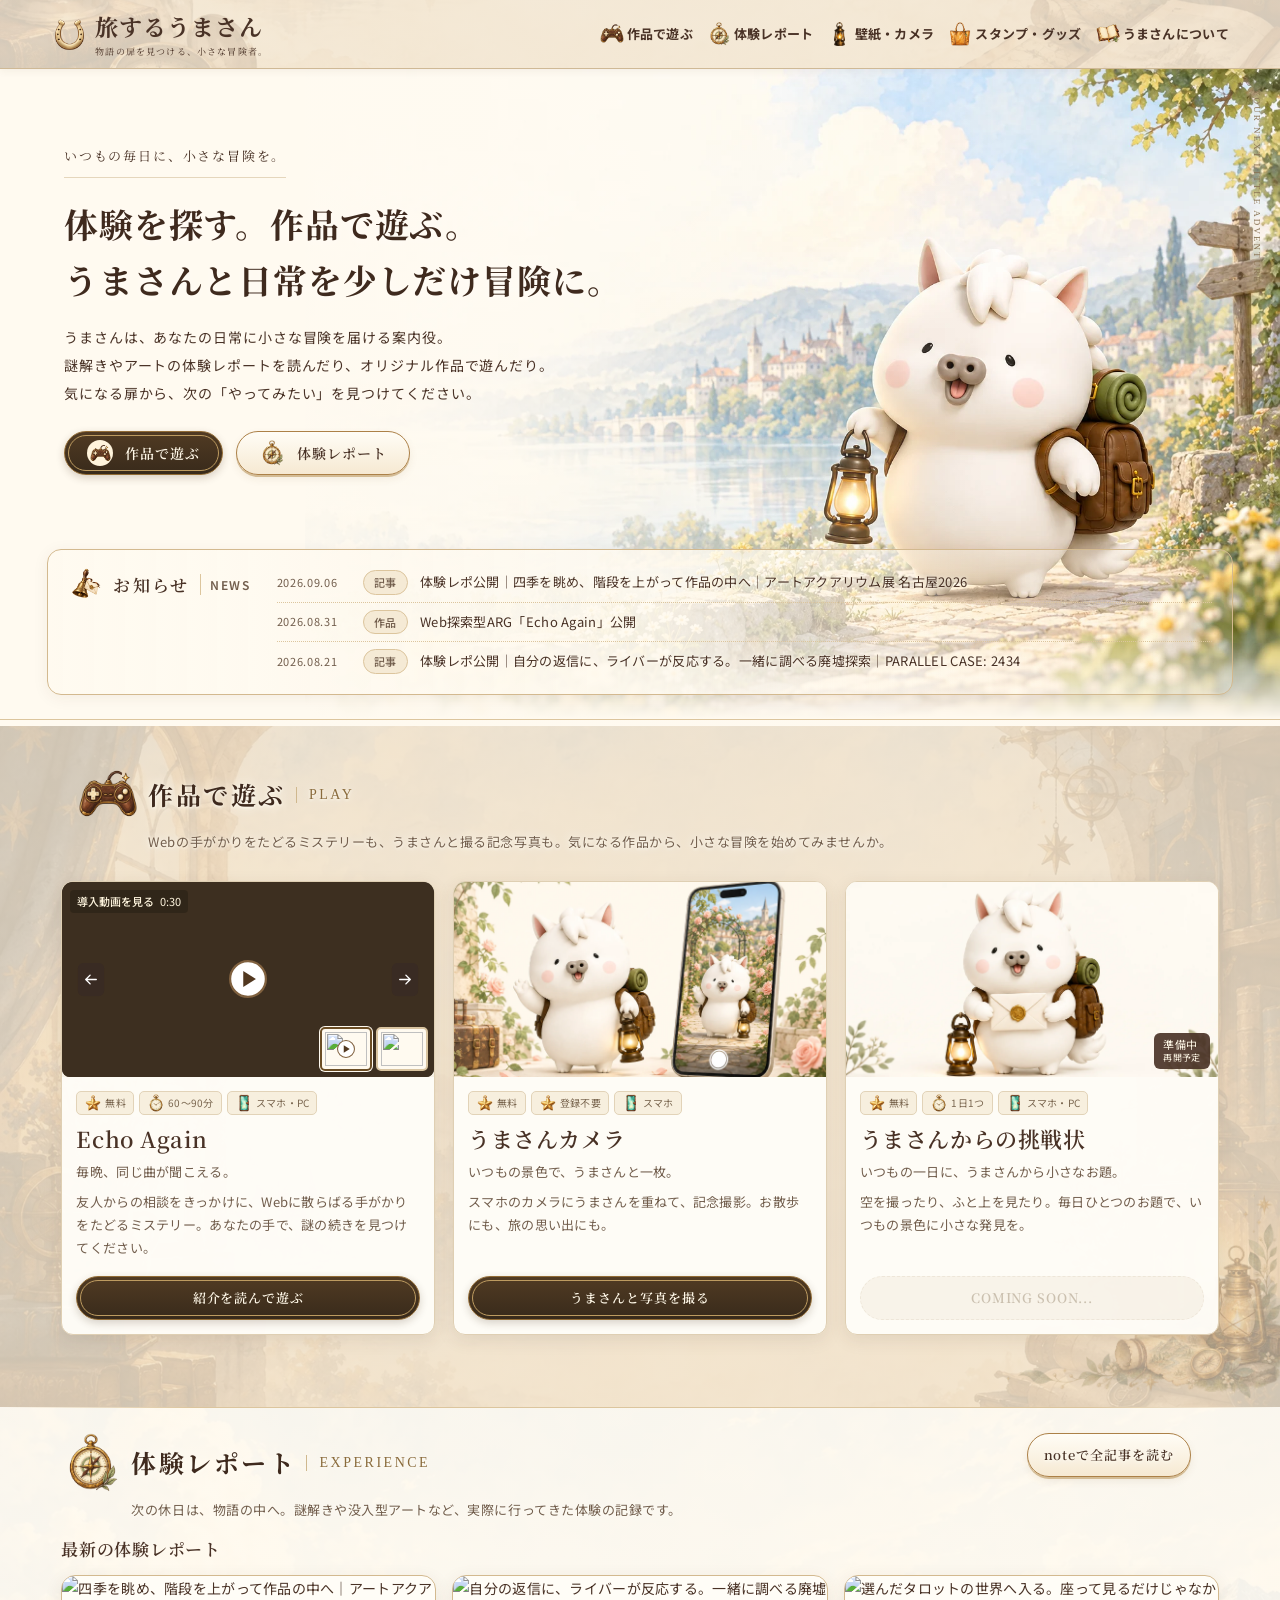
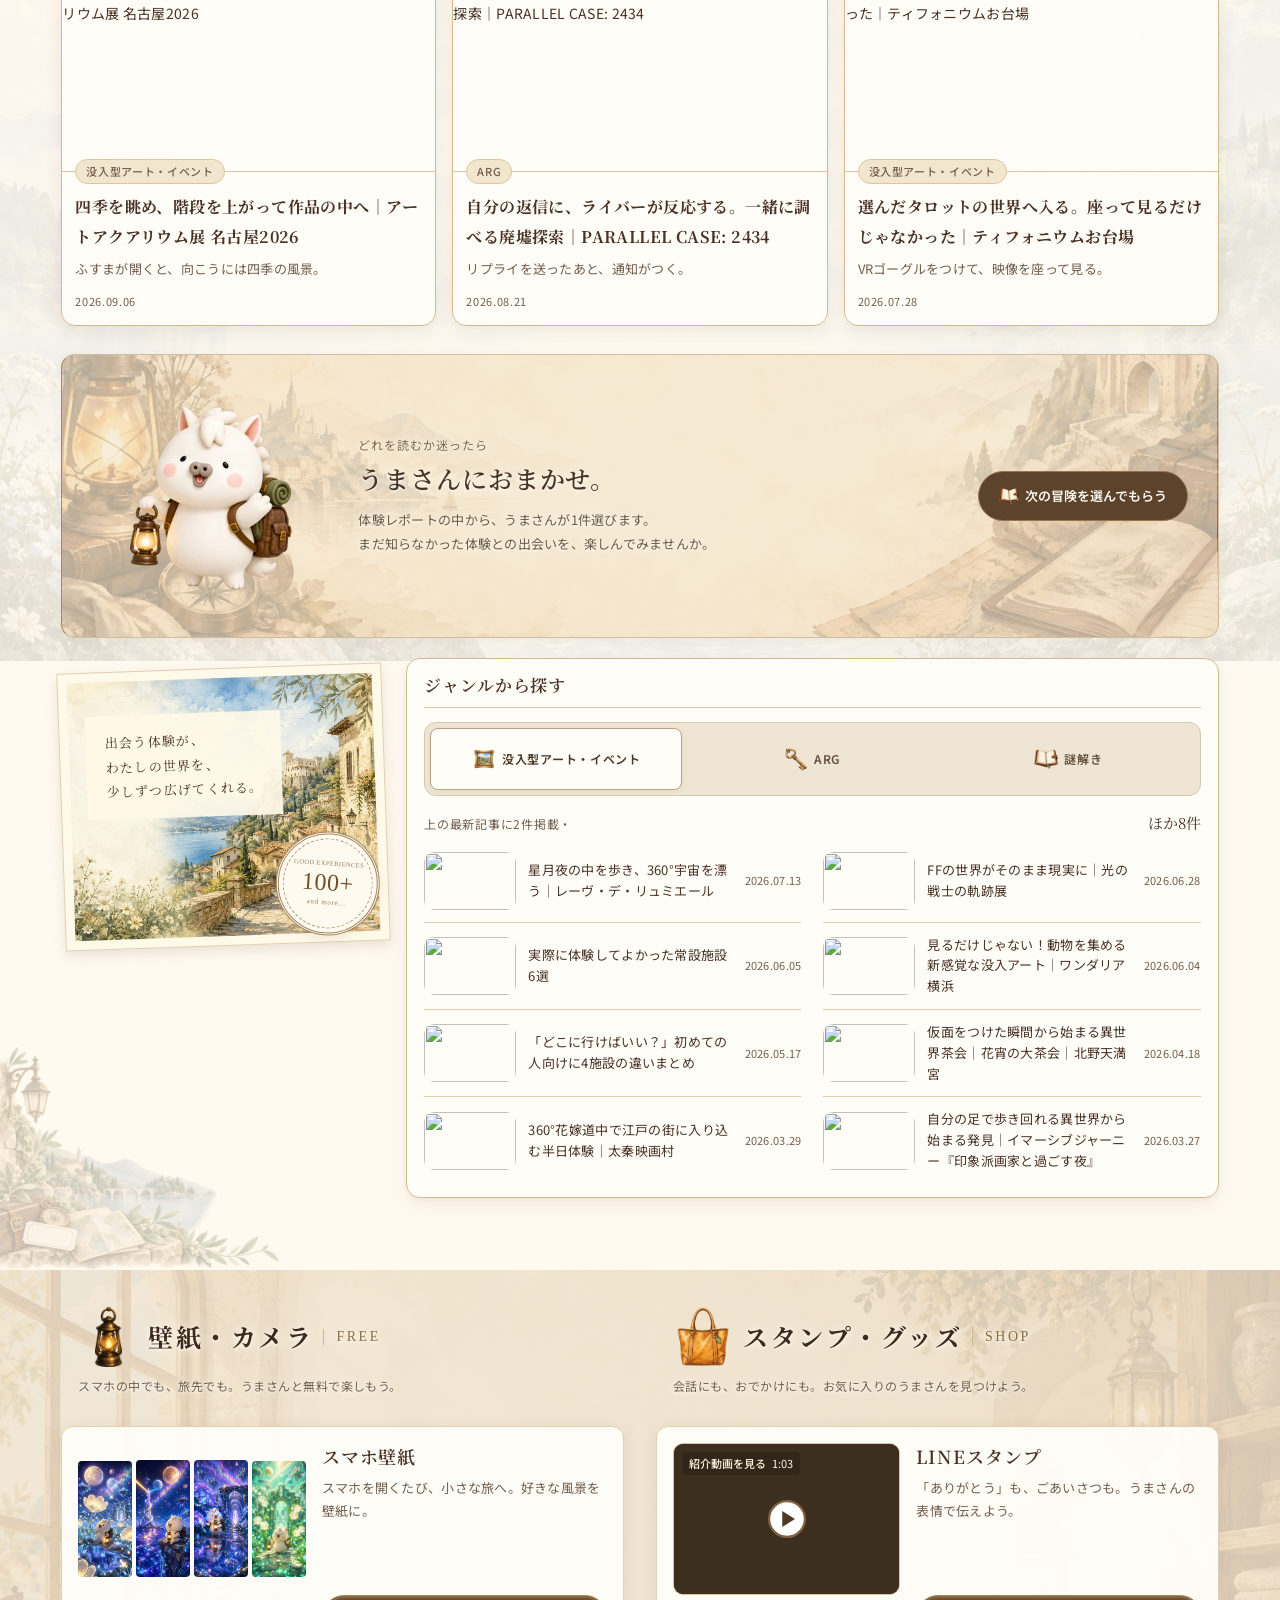
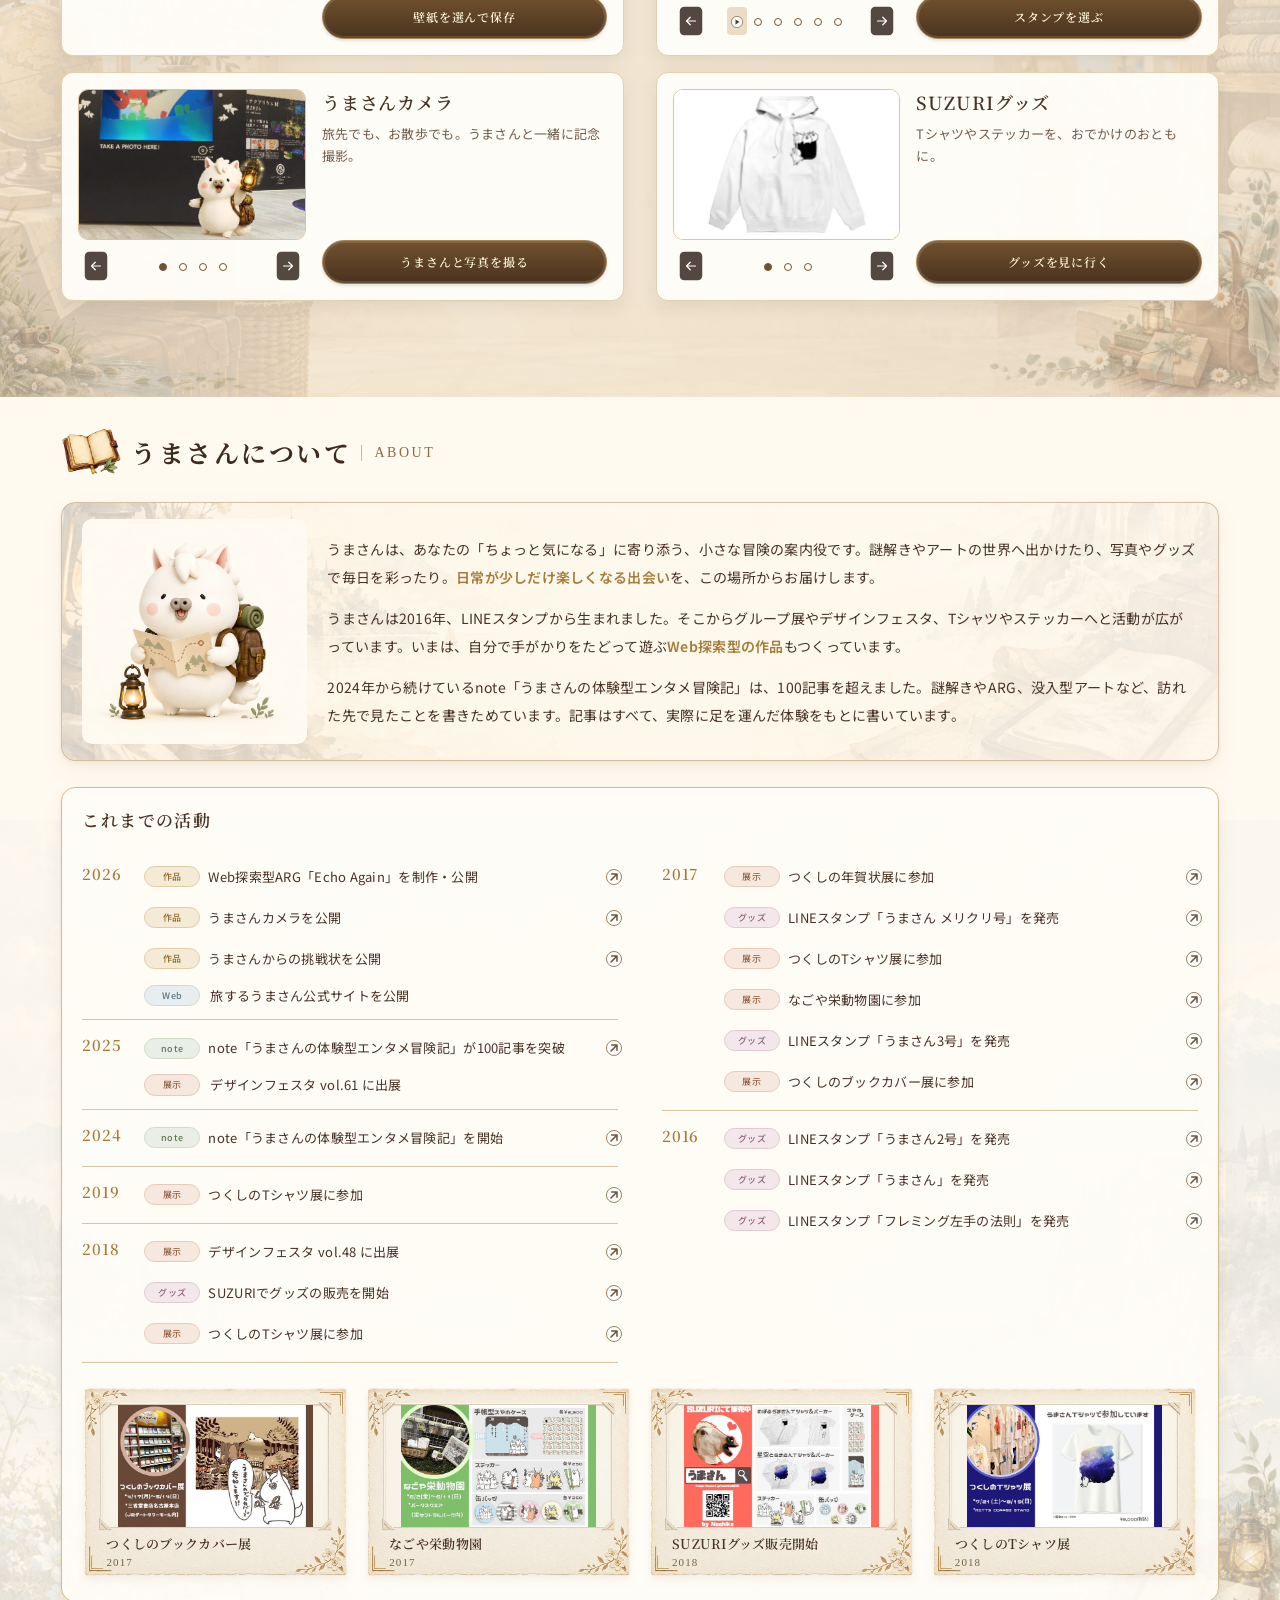
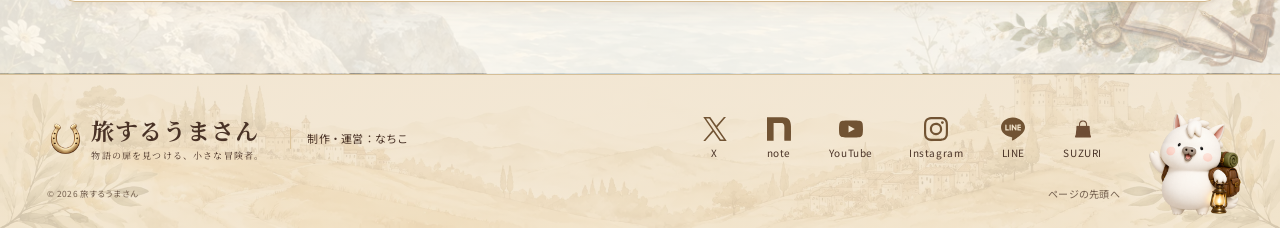
==== commit 0f87be37: "Polish site backgrounds, responsive layouts and camera controls" ====
--- a/index.html
+++ b/index.html
@@ -2,27 +2,45 @@
 <html lang="ja">
 <head>
   <meta charset="utf-8">
+  <!-- Google tag (gtag.js) -->
+  <script async src="https://www.googletagmanager.com/gtag/js?id=G-DMM1X6ECD6"></script>
+  <script>
+    window.dataLayer = window.dataLayer || [];
+    function gtag(){dataLayer.push(arguments);}
+    gtag('js', new Date());
+    gtag('config', 'G-DMM1X6ECD6');
+  </script>
   <meta name="viewport" content="width=device-width, initial-scale=1">
-  <title>旅するうまさん｜体験を探す。作品で遊ぶ。</title>
+  <title>旅するうまさん｜謎解き・没入型アートの体験レポートと無料作品</title>
   <meta name="description" content="うまさんと、次の「やってみたい」を見つけよう。謎解きや没入型アートの体験レポート、無料で遊べる作品、スマホ壁紙やグッズをご紹介します。">
   <meta property="og:type" content="website">
-  <meta property="og:title" content="旅するうまさん｜体験を探す。作品で遊ぶ。">
+  <meta property="og:title" content="旅するうまさん｜謎解き・没入型アートの体験レポートと無料作品">
+  <meta property="og:site_name" content="旅するうまさん">
   <meta property="og:description" content="読む、遊ぶ、いっしょに出かける。小さな冒険の案内役・うまさんと、次の休日やいつもの毎日を楽しむヒントを探しに。">
   <meta property="og:locale" content="ja_JP">
+  <link rel="canonical" href="https://web-umasan.nachiko-umasan0215.workers.dev/">
+  <meta property="og:url" content="https://web-umasan.nachiko-umasan0215.workers.dev/">
+  <meta property="og:image" content="https://web-umasan.nachiko-umasan0215.workers.dev/media/hero-umasan.webp">
+  <meta property="og:image:alt" content="旅するうまさん">
+  <meta name="twitter:card" content="summary_large_image">
   <meta name="theme-color" content="#fbf6eb">
-  <link rel="icon" href="assets/icon-horseshoe.webp" type="image/webp">
+  <link rel="icon" href="media/icon-horseshoe.webp" type="image/webp">
   <link rel="preconnect" href="https://fonts.googleapis.com">
   <link rel="preconnect" href="https://fonts.gstatic.com" crossorigin>
   <link rel="stylesheet" href="https://fonts.googleapis.com/css2?family=Noto+Sans+JP:wght@400;500;700&family=Noto+Serif+JP:wght@500;600;700&display=swap">
-  <link rel="stylesheet" href="styles.css">
-  <link rel="stylesheet" href="storybook.css">
-  <link rel="stylesheet" href="journal.css">
-  <link rel="stylesheet" href="playful.css">
-  <link rel="stylesheet" href="dialogs.css">
-  <script src="data/content.js" defer></script>
-  <script src="data/article-notes.js" defer></script>
-  <script src="app.js" defer></script>
-  <script src="playful.js" defer></script>
+  <link rel="stylesheet" href="assets/css/styles.css">
+  <link rel="stylesheet" href="assets/css/storybook.css">
+  <link rel="stylesheet" href="assets/css/journal.css">
+  <link rel="stylesheet" href="assets/css/playful.css">
+  <link rel="stylesheet" href="assets/css/dialogs.css">
+  <link rel="stylesheet" href="assets/css/image-save.css">
+  <link rel="stylesheet" href="assets/css/responsive.css">
+  <link rel="stylesheet" href="assets/css/scenery.css">
+  <script src="assets/js/image-save.js" defer></script>
+  <script src="assets/js/content.js" defer></script>
+  <script src="assets/js/article-notes.js" defer></script>
+  <script src="assets/js/app.js" defer></script>
+  <script src="assets/js/playful.js" defer></script>
 </head>
 <body>
 <a class="skip-link" href="#main">本文へ進む</a>
@@ -30,20 +48,20 @@
   <a class="brand" href="./" aria-label="旅するうまさん ホーム"><span class="journal-icon icon-horseshoe" aria-hidden="true"></span><span>旅するうまさん<small>物語の扉を見つける、小さな冒険者。</small></span></a>
   <button class="menu-toggle" aria-expanded="false" aria-controls="main-nav" aria-label="メニューを開く"><span></span><span></span><span></span></button>
   <nav id="main-nav" aria-label="メインナビゲーション"><a href="#play"><span class="journal-icon icon-play" aria-hidden="true"></span><span>作品で遊ぶ</span></a><a href="#discover"><span class="journal-icon icon-compass" aria-hidden="true"></span><span>体験レポート</span></a><a href="#with"><span class="journal-icon icon-camera" aria-hidden="true"></span><span>壁紙・カメラ</span></a><a href="#shop"><span class="journal-icon icon-bag" aria-hidden="true"></span><span>スタンプ・グッズ</span></a><a href="#about"><span class="journal-icon icon-book" aria-hidden="true"></span><span>うまさんについて</span></a></nav>
-  <a class="journal-link" href="https://note.com/nachiko0215" target="_blank" rel="noopener noreferrer">noteで読む</a>
 </header>
 <main id="main">
+  <div class="hero-region">
   <section class="hero" aria-labelledby="hero-title">
-    <img class="hero-landscape" src="assets/hero-umasan.webp" alt="城と湖を見渡す道で、ランタンを掲げて旅へ案内するうまさん" fetchpriority="high" width="1536" height="1024">
+    <picture><source media="(max-width:600px)" srcset="media/hero-mobile-storybook.webp"><img class="hero-landscape" src="media/hero-umasan.webp" alt="城と湖を見渡す道で、ランタンを掲げて旅へ案内するうまさん" fetchpriority="high" width="1536" height="1024"></picture>
     <div class="hero-copy"><p class="eyebrow">いつもの毎日に、小さな冒険を。</p><h1 id="hero-title">体験を探す。作品で遊ぶ。<br>うまさんと日常を<br class="mobile-break">少しだけ冒険に。</h1><p class="intro">うまさんは、あなたの日常に小さな冒険を届ける案内役。<br>謎解きやアートの体験レポートを読んだり、オリジナル作品で遊んだり。<br>気になる扉から、次の「やってみたい」を見つけてください。</p><div class="hero-actions"><a class="button primary" href="#play"><span class="journal-icon icon-play" aria-hidden="true"></span>作品で遊ぶ </a><a class="button" href="#discover"><span class="journal-icon icon-compass" aria-hidden="true"></span>体験レポート </a></div></div>
-    <div class="hero-character"><p>いつもの景色の、<br>　少し先へ。</p></div>
     <span class="hero-footnote">YOUR NEXT LITTLE ADVENTURE</span>
   </section>
-  <div class="page-content">
     <section id="news" class="news-strip" aria-labelledby="news-title">
-      <h2 id="news-title"><span class="journal-icon icon-news" aria-hidden="true"></span>NEWS<small>お知らせ</small></h2>
+      <h2 id="news-title"><span class="journal-icon icon-news" aria-hidden="true"></span>お知らせ<small>NEWS</small></h2>
       <ul id="news-list"></ul>
     </section>
+  </div>
+  <div class="page-content">
     <section id="play" class="section play-section" aria-labelledby="play-title">
       <div class="section-heading"><div><h2 id="play-title"><span class="journal-icon icon-play" aria-hidden="true"></span><span>作品で遊ぶ</span><small>PLAY</small></h2><p>Webの手がかりをたどるミステリーも、うまさんと撮る記念写真も。気になる作品から、小さな冒険を始めてみませんか。</p></div></div>
       <div id="works" class="works-grid"></div>
@@ -52,46 +70,45 @@
       <div class="section-heading"><div><h2 id="discover-title"><span class="journal-icon icon-compass" aria-hidden="true"></span><span>体験レポート</span><small>EXPERIENCE</small></h2><p>次の休日は、物語の中へ。謎解きや没入型アートなど、実際に行ってきた体験の記録です。</p></div><a class="button small" href="https://note.com/nachiko0215" target="_blank" rel="noopener noreferrer">noteで全記事を読む</a></div>
       <h3 class="report-subheading" id="latest-reports-title">最新の体験レポート</h3>
       <div id="articles" class="articles-grid" aria-labelledby="latest-reports-title"></div>
-      <div class="archive-layout"><div class="archive-postcard photo-print"><img src="assets/postcard-new-storybook.webp" alt="湖と城を望む、花の咲く街の小道" loading="lazy"><p>出会う体験が、<br>わたしの世界を、<br>少しずつ広げてくれる。</p><span class="archive-seal"><small class="seal-label">GOOD EXPERIENCES</small><strong>100+</strong><small>and more…</small></span></div><div class="archive-browser"><h3 class="report-subheading" id="genre-reports-title">ジャンルから探す</h3><div class="filter-list" role="group" aria-label="体験のジャンルで絞り込む"></div><p class="archive-note"><span id="archive-label"></span> <span id="result-count" aria-live="polite"></span></p><div id="archive-list" aria-labelledby="genre-reports-title"></div></div><aside class="travel-note"></aside></div>
+      <div class="archive-layout"><aside class="travel-note"></aside><div class="archive-postcard photo-print"><img src="media/postcard-new-storybook.webp" alt="湖と城を望む、花の咲く街の小道" loading="lazy"><p>出会う体験が、<br>わたしの世界を、<br>少しずつ広げてくれる。</p><span class="archive-seal"><small class="seal-label">GOOD EXPERIENCES</small><strong>100+</strong><small>and more…</small></span></div><div class="archive-browser"><h3 class="report-subheading" id="genre-reports-title">ジャンルから探す</h3><div class="filter-list" role="group" aria-label="体験のジャンルで絞り込む"></div><p class="archive-note"><span id="archive-label"></span> <span id="result-count" aria-live="polite"></span></p><div id="archive-list" aria-labelledby="genre-reports-title"></div></div></div>
     </section>
     <div class="life-shop-grid">
-      <section id="with" class="section compact-section" aria-labelledby="with-title"><div class="section-heading"><div><h2 id="with-title"><span class="journal-icon icon-camera" aria-hidden="true"></span><span>壁紙・カメラ</span><small>FREE</small></h2><p>スマホの中でも、旅先でも。うまさんと無料で楽しもう。</p></div></div><div class="mini-grid"><article class="mini-card wallpaper"><div class="product-images phones"><div class="phones-row"><img src="assets/wallpaper-moon.jpg" alt="スマホ壁紙 光る花と月" loading="lazy"><img src="assets/wallpaper-tower.jpg" alt="スマホ壁紙 水鏡と塔" loading="lazy"><img src="assets/wallpaper-gate.jpg" alt="スマホ壁紙 紫陽花の回廊" loading="lazy"><img src="assets/wallpaper-lily.jpg" alt="スマホ壁紙 すずらんと光の門" loading="lazy"></div></div><div class="mini-copy"><h3>スマホ壁紙</h3><p>スマホを開くたび、小さな旅へ。好きな風景を壁紙に。</p><div class="mini-actions"><button type="button" class="button small wallpaper-open" aria-haspopup="dialog" aria-controls="wallpaper-dialog">壁紙を選んで保存 </button></div></div></article><article class="mini-card camera-mini"><div class="stamp-carousel" data-carousel>
+      <section id="with" class="section compact-section" aria-labelledby="with-title"><div class="section-heading"><div><h2 id="with-title"><span class="journal-icon icon-camera" aria-hidden="true"></span><span>壁紙・カメラ</span><small>FREE</small></h2><p>スマホの中でも、旅先でも。うまさんと無料で楽しもう。</p></div></div><div class="mini-grid"><article class="mini-card wallpaper"><div class="product-images phones"><div class="phones-row"><img src="media/wallpaper-moon.jpg" alt="スマホ壁紙 光る花と月" loading="lazy"><img src="media/wallpaper-tower.jpg" alt="スマホ壁紙 水鏡と塔" loading="lazy"><img src="media/wallpaper-gate.jpg" alt="スマホ壁紙 紫陽花の回廊" loading="lazy"><img src="media/wallpaper-lily.jpg" alt="スマホ壁紙 すずらんと光の門" loading="lazy"></div></div><div class="mini-copy"><h3>スマホ壁紙</h3><p>スマホを開くたび、小さな旅へ。好きな風景を壁紙に。</p><div class="mini-actions"><button type="button" class="button small wallpaper-open" aria-haspopup="dialog" aria-controls="wallpaper-dialog">壁紙を選んで保存 </button></div></div></article><article class="mini-card camera-mini"><div class="stamp-carousel" data-carousel>
   <div class="carousel-viewport"><div class="stamp-track" role="group" aria-label="うまさんカメラの作例">
-    <img src="assets/camera-sample-aquarium.jpg" alt="アートアクアリウム展の撮影スポットに立つうまさん" loading="lazy">
-    <img src="assets/camera-sample-castle.jpg" alt="大阪城を背にしたうまさん" loading="lazy">
-    <img src="assets/camera-sample-rose.jpg" alt="バラ園の前に立つうまさん" loading="lazy">
-    <img src="assets/camera-sample-tree.jpg" alt="木の枝の上にのったうまさん" loading="lazy">
+    <img src="media/camera-sample-aquarium.jpg" alt="アートアクアリウム展の撮影スポットに立つうまさん" loading="lazy">
+    <img src="media/camera-sample-castle.jpg" alt="大阪城を背にしたうまさん" loading="lazy">
+    <img src="media/camera-sample-rose.jpg" alt="バラ園の前に立つうまさん" loading="lazy">
+    <img src="media/camera-sample-tree.jpg" alt="木の枝の上にのったうまさん" loading="lazy">
   </div></div>
-  <div class="carousel-controls"><button type="button" class="stamp-nav prev" aria-label="前の写真"><img class="ui-icon" src="assets/ui-chevron-left.svg" alt=""></button><div class="stamp-dots" role="group" aria-label="作例を選ぶ"></div><button type="button" class="stamp-nav next" aria-label="次の写真"><img class="ui-icon" src="assets/ui-chevron-right.svg" alt=""></button></div>
-</div><div class="mini-copy"><h3>うまさんカメラ</h3><p>旅先でも、お散歩でも。うまさんと一緒に記念撮影。</p><div class="mini-actions"><a class="button small" href="umasan-camera.html">うまさんと写真を撮る </a></div></div></article></div></section>
+  <div class="carousel-controls"><button type="button" class="stamp-nav prev" aria-label="前の写真"><img class="ui-icon" src="media/ui-chevron-left.svg" alt=""></button><div class="stamp-dots" role="group" aria-label="作例を選ぶ"></div><button type="button" class="stamp-nav next" aria-label="次の写真"><img class="ui-icon" src="media/ui-chevron-right.svg" alt=""></button></div>
+</div><div class="mini-copy"><h3>うまさんカメラ</h3><p>旅先でも、お散歩でも。うまさんと一緒に記念撮影。</p><div class="mini-actions"><a class="button small" href="contents/umasan-camera.html">うまさんと写真を撮る </a></div></div></article></div></section>
       <section id="shop" class="section compact-section" aria-labelledby="shop-title"><div class="section-heading"><div><h2 id="shop-title"><span class="journal-icon icon-bag" aria-hidden="true"></span><span>スタンプ・グッズ</span><small>SHOP</small></h2><p>会話にも、おでかけにも。お気に入りのうまさんを見つけよう。</p></div></div><div class="mini-grid"><article class="mini-card"><div class="stamp-carousel" data-carousel>
   <div class="carousel-viewport"><div class="stamp-track" role="group" aria-label="LINEスタンプの一覧" aria-live="off">
-    <img src="assets/stamp-umasan.jpg" alt="LINEスタンプ うまさん" loading="lazy">
-    <img src="assets/stamp-umasan2.jpg" alt="LINEスタンプ うまさん2号" loading="lazy">
-    <img src="assets/stamp-umasan3.jpg" alt="LINEスタンプ うまさん3号" loading="lazy">
-    <img src="assets/stamp-merikuri.jpg" alt="LINEスタンプ うまさん メリクリ号" loading="lazy">
-    <img src="assets/stamp-fleming.jpg" alt="LINEスタンプ フレミング左手の法則" loading="lazy">
+    <img src="media/stamp-umasan.jpg" alt="LINEスタンプ うまさん" loading="lazy">
+    <img src="media/stamp-umasan2.jpg" alt="LINEスタンプ うまさん2号" loading="lazy">
+    <img src="media/stamp-umasan3.jpg" alt="LINEスタンプ うまさん3号" loading="lazy">
+    <img src="media/stamp-merikuri.jpg" alt="LINEスタンプ うまさん メリクリ号" loading="lazy">
+    <img src="media/stamp-fleming.jpg" alt="LINEスタンプ フレミング左手の法則" loading="lazy">
   </div></div>
-  <div class="carousel-controls"><button type="button" class="stamp-nav prev" aria-label="前のスタンプ"><img class="ui-icon" src="assets/ui-chevron-left.svg" alt=""></button><div class="stamp-dots" role="group" aria-label="スタンプを選ぶ"></div><button type="button" class="stamp-nav next" aria-label="次のスタンプ"><img class="ui-icon" src="assets/ui-chevron-right.svg" alt=""></button></div>
+  <div class="carousel-controls"><button type="button" class="stamp-nav prev" aria-label="前のスタンプ"><img class="ui-icon" src="media/ui-chevron-left.svg" alt=""></button><div class="stamp-dots" role="group" aria-label="スタンプを選ぶ"></div><button type="button" class="stamp-nav next" aria-label="次のスタンプ"><img class="ui-icon" src="media/ui-chevron-right.svg" alt=""></button></div>
 </div><div class="mini-copy"><h3>LINEスタンプ</h3><p>「ありがとう」も、ごあいさつも。うまさんの表情で伝えよう。</p><div class="mini-actions"><a class="button small" href="https://store.line.me/stickershop/author/114526/ja" target="_blank" rel="noopener noreferrer">スタンプを選ぶ</a></div></div></article><article class="mini-card"><div class="stamp-carousel suzuri-carousel" data-carousel>
   <div class="carousel-viewport"><div class="stamp-track" role="group" aria-label="SUZURIグッズ">
-    <img src="assets/suzuri-hoodie.png" alt="うまさんのパーカー" loading="lazy" width="500" height="500">
-    <img src="assets/suzuri-tshirt.png" alt="うまさんのTシャツ" loading="lazy" width="500" height="500">
-    <img src="assets/suzuri-sticker.png" alt="うまさんのステッカー" loading="lazy" width="500" height="500">
+    <img src="media/suzuri-hoodie.png" alt="うまさんのパーカー" loading="lazy" width="500" height="500">
+    <img src="media/suzuri-tshirt.png" alt="うまさんのTシャツ" loading="lazy" width="500" height="500">
+    <img src="media/suzuri-sticker.png" alt="うまさんのステッカー" loading="lazy" width="500" height="500">
   </div></div>
-  <div class="carousel-controls"><button type="button" class="stamp-nav prev" aria-label="前のグッズ"><img class="ui-icon" src="assets/ui-chevron-left.svg" alt=""></button><div class="stamp-dots" role="group" aria-label="グッズを選ぶ"></div><button type="button" class="stamp-nav next" aria-label="次のグッズ"><img class="ui-icon" src="assets/ui-chevron-right.svg" alt=""></button></div>
+  <div class="carousel-controls"><button type="button" class="stamp-nav prev" aria-label="前のグッズ"><img class="ui-icon" src="media/ui-chevron-left.svg" alt=""></button><div class="stamp-dots" role="group" aria-label="グッズを選ぶ"></div><button type="button" class="stamp-nav next" aria-label="次のグッズ"><img class="ui-icon" src="media/ui-chevron-right.svg" alt=""></button></div>
 </div><div class="mini-copy"><h3>SUZURIグッズ</h3><p>Tシャツやステッカーを、おでかけのおともに。</p><div class="mini-actions"><a class="button small" href="https://suzuri.jp/nachiko0215?sort=sales" target="_blank" rel="noopener noreferrer">グッズを見に行く</a></div></div></article></div></section>
     </div>
     <section id="about" class="section about-section" aria-labelledby="about-title">
       <div class="section-heading"><div><h2 id="about-title"><span class="journal-icon icon-book" aria-hidden="true"></span><span>うまさんについて</span><small>ABOUT</small></h2></div></div>
       <div class="about-layout">
         <div class="about-lead">
-          <img src="assets/about-map.webp" alt="地図を広げて次の旅を考えるうまさん" loading="lazy" width="1254" height="1254">
+          <img src="media/about-map.webp" alt="地図を広げて次の旅を考えるうまさん" loading="lazy" width="1254" height="1254">
           <div>
             <p class="about-summary">うまさんは、あなたの「ちょっと気になる」に寄り添う、小さな冒険の案内役です。謎解きやアートの世界へ出かけたり、写真やグッズで毎日を彩ったり。<strong>日常が少しだけ楽しくなる出会い</strong>を、この場所からお届けします。</p>
             <p>うまさんは2016年、LINEスタンプから生まれました。そこからグループ展やデザインフェスタ、Tシャツやステッカーへと活動が広がっています。いまは、自分で手がかりをたどって遊ぶ<strong>Web探索型の作品</strong>もつくっています。</p>
             <p>2024年から続けているnote「うまさんの体験型エンタメ冒険記」は、100記事を超えました。謎解きやARG、没入型アートなど、訪れた先で見たことを書きためています。記事はすべて、実際に足を運んだ体験をもとに書いています。</p>
-            <p class="about-author">制作・運営はなちこ（X：<a href="https://x.com/nachiko0215" target="_blank" rel="noopener noreferrer">なちこ＠旅するうまさん</a>）。</p>
           </div>
         </div>
                 <div class="history">
@@ -99,10 +116,10 @@
           <div id="history-list"></div>
           <div class="memories">
             <ul>
-              <li class="photo-print"><img src="assets/memory-bookcover2017.jpg" alt="三省堂書店名古屋本店に並ぶブックカバー" loading="lazy"><span><strong>つくしのブックカバー展</strong><time datetime="2017">2017</time></span></li>
-              <li class="photo-print"><img src="assets/memory-sakae2017.jpg" alt="なごや栄動物園のうまさんグッズ什器" loading="lazy"><span><strong>なごや栄動物園</strong><time datetime="2017">2017</time></span></li>
-              <li class="photo-print"><img src="assets/memory-suzuri2018.jpg" alt="SUZURIのうまさんTシャツとパーカー" loading="lazy"><span><strong>SUZURIグッズ販売開始</strong><time datetime="2018">2018</time></span></li>
-              <li class="photo-print"><img src="assets/memory-tshirt2018.jpg" alt="つくしのTシャツ展に並ぶTシャツ" loading="lazy"><span><strong>つくしのTシャツ展</strong><time datetime="2018">2018</time></span></li>
+              <li class="photo-print"><img src="media/memory-bookcover2017.jpg" alt="三省堂書店名古屋本店に並ぶブックカバー" loading="lazy"><span><strong>つくしのブックカバー展</strong><time datetime="2017">2017</time></span></li>
+              <li class="photo-print"><img src="media/memory-sakae2017.jpg" alt="なごや栄動物園のうまさんグッズ什器" loading="lazy"><span><strong>なごや栄動物園</strong><time datetime="2017">2017</time></span></li>
+              <li class="photo-print"><img src="media/memory-suzuri2018.jpg" alt="SUZURIのうまさんTシャツとパーカー" loading="lazy"><span><strong>SUZURIグッズ販売開始</strong><time datetime="2018">2018</time></span></li>
+              <li class="photo-print"><img src="media/memory-tshirt2018.jpg" alt="つくしのTシャツ展に並ぶTシャツ" loading="lazy"><span><strong>つくしのTシャツ展</strong><time datetime="2018">2018</time></span></li>
             </ul>
           </div>
         </div>
@@ -110,16 +127,16 @@
     </section>
   </div>
 </main>
-<footer id="site-footer"><div class="footer-main"><a class="brand" href="./"><span class="journal-icon icon-horseshoe" aria-hidden="true"></span><span>旅するうまさん<small>物語の扉を見つける、小さな冒険者。</small></span></a><p class="about-copy">制作・運営：なちこ（<a href="https://x.com/nachiko0215" target="_blank" rel="noopener noreferrer">なちこ＠旅するうまさん</a>）</p><nav class="social-links" aria-label="公式SNS・ショップ"><a href="https://x.com/nachiko0215" target="_blank" rel="noopener noreferrer"><b>X</b></a><a href="https://note.com/nachiko0215" target="_blank" rel="noopener noreferrer"><b>note</b></a><a href="https://www.youtube.com/@TabisuruUmasan" target="_blank" rel="noopener noreferrer"><b>YouTube</b></a><a href="https://www.instagram.com/nachiko0215" target="_blank" rel="noopener noreferrer"><b>Instagram</b></a><a href="https://store.line.me/stickershop/author/114526/ja" target="_blank" rel="noopener noreferrer"><b>LINE</b></a><a href="https://suzuri.jp/nachiko0215?sort=sales" target="_blank" rel="noopener noreferrer"><b>SUZURI</b></a></nav><img class="footer-character" src="assets/footer-umasan.webp" alt="" loading="lazy" width="384" height="384"></div><div class="footer-bottom"><small>© 2026 旅するうまさん</small><a href="#main">ページの先頭へ </a></div><div class="footer-scenery" aria-hidden="true"></div></footer>
+<footer id="site-footer"><div class="footer-main"><a class="brand" href="./"><span class="journal-icon icon-horseshoe" aria-hidden="true"></span><span>旅するうまさん<small>物語の扉を見つける、小さな冒険者。</small></span></a><p class="about-copy">制作・運営：なちこ</p><nav class="social-links" aria-label="公式SNS・ショップ"><a href="https://x.com/nachiko0215" target="_blank" rel="noopener noreferrer"><b>X</b></a><a href="https://note.com/nachiko0215" target="_blank" rel="noopener noreferrer"><b>note</b></a><a href="https://www.youtube.com/@TabisuruUmasan" target="_blank" rel="noopener noreferrer"><b>YouTube</b></a><a href="https://www.instagram.com/nachiko0215" target="_blank" rel="noopener noreferrer"><b>Instagram</b></a><a href="https://store.line.me/stickershop/author/114526/ja" target="_blank" rel="noopener noreferrer"><b>LINE</b></a><a href="https://suzuri.jp/nachiko0215?sort=sales" target="_blank" rel="noopener noreferrer"><b>SUZURI</b></a></nav><img class="footer-character" src="media/footer-umasan.webp" alt="" loading="lazy" width="384" height="384"></div><div class="footer-bottom"><small>© 2026 旅するうまさん</small><a href="#main">ページの先頭へ </a></div><div class="footer-scenery" aria-hidden="true"></div></footer>
 <dialog id="wallpaper-dialog" class="wallpaper-dialog" aria-labelledby="wallpaper-title">
 <button type="button" class="image-close" aria-label="壁紙一覧を閉じる">×</button>
 <h2 id="wallpaper-title">お気に入りの壁紙を保存</h2>
 <p>好きな風景を選んで、スマホに保存できます。</p>
 <div class="wallpaper-choices">
-<article><img src="assets/wallpaper-moon.jpg" alt="光る花と月" width="420" height="908" loading="lazy"><h3>光る花と月</h3><a class="button small" href="assets/wallpaper-moon.jpg" download="umasan-wallpaper-moon.jpg" aria-label="光る花と月を保存">保存する</a></article>
-<article><img src="assets/wallpaper-tower.jpg" alt="水鏡と塔" width="420" height="910" loading="lazy"><h3>水鏡と塔</h3><a class="button small" href="assets/wallpaper-tower.jpg" download="umasan-wallpaper-tower.jpg" aria-label="水鏡と塔を保存">保存する</a></article>
-<article><img src="assets/wallpaper-gate.jpg" alt="紫陽花の回廊" width="420" height="910" loading="lazy"><h3>紫陽花の回廊</h3><a class="button small" href="assets/wallpaper-gate.jpg" download="umasan-wallpaper-gate.jpg" aria-label="紫陽花の回廊を保存">保存する</a></article>
-<article><img src="assets/wallpaper-lily.jpg" alt="すずらんと光の門" width="555" height="1200" loading="lazy"><h3>すずらんと光の門</h3><a class="button small" href="assets/wallpaper-lily.jpg" download="umasan-wallpaper-lily.jpg" aria-label="すずらんと光の門を保存">保存する</a></article>
+<article><img src="media/wallpaper-moon.jpg" alt="光る花と月" width="420" height="908" loading="lazy"><h3>光る花と月</h3><a class="button small" href="media/wallpaper-moon.jpg" download="umasan-wallpaper-moon.jpg" aria-label="光る花と月を保存">保存する</a></article>
+<article><img src="media/wallpaper-tower.jpg" alt="水鏡と塔" width="420" height="910" loading="lazy"><h3>水鏡と塔</h3><a class="button small" href="media/wallpaper-tower.jpg" download="umasan-wallpaper-tower.jpg" aria-label="水鏡と塔を保存">保存する</a></article>
+<article><img src="media/wallpaper-gate.jpg" alt="紫陽花の回廊" width="420" height="910" loading="lazy"><h3>紫陽花の回廊</h3><a class="button small" href="media/wallpaper-gate.jpg" download="umasan-wallpaper-gate.jpg" aria-label="紫陽花の回廊を保存">保存する</a></article>
+<article><img src="media/wallpaper-lily.jpg" alt="すずらんと光の門" width="555" height="1200" loading="lazy"><h3>すずらんと光の門</h3><a class="button small" href="media/wallpaper-lily.jpg" download="umasan-wallpaper-lily.jpg" aria-label="すずらんと光の門を保存">保存する</a></article>
 </div>
 <a class="wallpaper-more" href="https://x.com/search?q=%23%E3%81%86%E3%81%BE%E3%81%95%E3%82%93%E3%81%AE%E3%81%84%E3%82%8B%E6%97%A5%E5%B8%B8%20%23%E3%82%B9%E3%83%9E%E3%83%9B%E5%A3%81%E7%B4%99&amp;src=typed_query&amp;f=live" target="_blank" rel="noopener noreferrer">Xでほかの壁紙を見る</a>
 </dialog>
--- a/assets/css/styles.css
+++ b/assets/css/styles.css
@@ -0,0 +1,375 @@
+@charset "UTF-8";
+:root{--paper:#fffdf7;--cream:#fbf6eb;--ink:#4d3327;--muted:#786656;--gold:#b78a4a;--line:#eadbc3;--soft:#f4e9d7;--serif:"Yu Mincho","Hiragino Mincho ProN",Georgia,serif;--sans:"Yu Gothic","Hiragino Kaku Gothic ProN",Meiryo,sans-serif}
+*{box-sizing:border-box}html{scroll-behavior:smooth;scroll-padding-top:100px}body{margin:0;background:var(--cream);color:var(--ink);font-family:var(--sans);font-size:14px;line-height:1.85}a{color:inherit;text-decoration:none}button{font:inherit;color:inherit;cursor:pointer}img{max-width:100%;display:block}button,a{-webkit-tap-highlight-color:transparent}a:focus-visible,button:focus-visible{outline:3px solid #88622b;outline-offset:5px}a:hover{color:#93652f}.skip-link{position:fixed;top:-80px;left:20px;z-index:100;background:var(--paper);padding:12px}.skip-link:focus{top:12px}.site-header{position:relative;z-index:20;max-width:1440px;margin:auto;min-height:100px;display:flex;align-items:center;gap:34px;padding:18px 4%;background:var(--paper)}.brand{display:flex;align-items:center;gap:13px;flex-shrink:0;font-family:var(--serif);font-size:26px;font-weight:bold;letter-spacing:.04em;line-height:1.5}.brand img{object-fit:contain;width:38px;height:46px}.brand small{display:block;font-size:9px;letter-spacing:.13em;font-weight:normal}.site-header nav{display:flex;gap:29px;margin-left:auto;font-size:13px;font-weight:bold;white-space:nowrap}.journal-link{background:#4c3925;border:1px solid #b99456;box-shadow:inset 0 0 0 3px #4c3925,inset 0 0 0 4px #a6844d;border-radius:30px;display:flex;gap:10px;align-items:center;padding:9px 19px;color:#fff4d9;white-space:nowrap;font-family:var(--serif)}.journal-link:hover{color:white;background:#6a4c2b}.journal-link img{width:23px;filter:brightness(2)}.menu-toggle{display:none}.hero{max-width:1440px;min-height:485px;position:relative;margin:auto;overflow:hidden;background:#f2e7d1}.hero-landscape{position:absolute;width:100%;height:100%;object-fit:cover;object-position:center;inset:0}.hero:after{content:"";position:absolute;left:-2%;bottom:-26px;width:104%;height:55px;background:var(--paper);border-radius:50% 48% 0 0;transform:rotate(-.5deg)}.hero-copy{position:relative;z-index:2;width:66%;padding:47px 0 60px 5%}.eyebrow{display:flex;align-items:center;gap:12px;font-family:var(--serif);letter-spacing:.14em;font-size:13px;margin:0 0 18px}.eyebrow img{width:27px;height:36px;object-fit:contain}h1{font-family:var(--serif);font-weight:600;font-size:clamp(25px,2.6vw,39px);line-height:1.6;letter-spacing:.055em;margin:0 0 15px;text-shadow:0 1px 10px #fff9}.intro{font-size:13px;line-height:2;letter-spacing:.065em;margin:0 0 24px}.button{display:inline-flex;align-items:center;justify-content:center;gap:20px;min-height:47px;border:1px solid #bd8f51;background:linear-gradient(#fffefa,#f8ead4);border-radius:28px;padding:9px 23px;box-shadow:0 3px 8px #88612b13;font-family:var(--serif);font-size:14px;font-weight:bold;letter-spacing:.07em;transition:transform .18s,box-shadow .18s}.button:hover{transform:translateY(-2px);box-shadow:0 5px 12px #74512426}.button.primary{background:linear-gradient(120deg,#6a5030,#302619);color:#fff3d8;outline:1px solid #ecd5ac;outline-offset:-5px;border-color:#a87e43;box-shadow:0 3px 7px #38221035}.hero-actions{display:flex;gap:13px}.hero-character{position:absolute;right:8%;bottom:22px;width:27%;max-width:320px;z-index:1}.hero-character>img{width:100%;height:auto;filter:drop-shadow(0 12px 10px #73583524)}.hero-character>p{font-family:var(--serif);font-size:16px;letter-spacing:.23em;transform:rotate(-9deg);text-align:center;margin:0 0 2px;text-shadow:0 0 8px white}.hero-footnote{position:absolute;bottom:41px;right:2%;font:9px Georgia;letter-spacing:.23em;writing-mode:vertical-rl}.mobile-break{display:none}.page-content{max-width:1440px;margin:auto;padding:0 3.7%;background:var(--paper)}.section{padding:30px 0 33px;position:relative;scroll-margin-top:22px}.section+.section:before,.life-shop-grid:before{content:"";position:absolute;left:0;right:0;top:0;height:1px;background:linear-gradient(90deg,transparent,var(--line) 15%,var(--line) 85%,transparent)}.section-heading{display:flex;align-items:center;justify-content:space-between;gap:20px;margin-bottom:20px}.section-heading h2{display:flex;align-items:center;gap:13px;font-family:var(--serif);font-size:25px;letter-spacing:.045em;font-weight:600;line-height:1.35;margin:0 0 5px}.section-heading h2 small{font-size:16px;border-left:1px solid #a28468;padding-left:13px;font-weight:normal;letter-spacing:.05em}.section-heading h2 img{width:36px;height:37px;object-fit:contain}.section-heading p{font-size:12px;letter-spacing:.04em;margin:0 0 0 49px;color:var(--muted)}.small{min-height:35px;font-size:11px;padding:6px 17px;gap:13px;white-space:nowrap}.articles-grid{display:grid;grid-template-columns:repeat(3,1fr);gap:20px}.article-card{min-width:0;border:1px solid #ecdfcb;border-radius:12px;overflow:hidden;background:#fffdf9;transition:transform .2s,box-shadow .2s}.article-card:hover{transform:translateY(-4px);box-shadow:0 8px 24px #6b482315}.article-image{aspect-ratio:1.9;width:100%;object-fit:cover}.article-body{padding:0 16px 13px}.tags{display:flex;gap:6px;margin-top:-13px;position:relative;flex-wrap:wrap}.tag{border:1px solid #ead8bd;border-radius:20px;background:#fffaf0;padding:2px 11px;font-size:10px}.article-card h3{font-family:var(--serif);font-size:17px;line-height:1.65;margin:9px 0 6px;font-weight:600}.article-card p{font-size:11px;color:var(--muted);margin:0 0 7px;line-height:1.7}.article-date{font-size:10px;color:#82756a;letter-spacing:.04em}.archive-layout{display:grid;grid-template-columns:31% 1fr 13%;align-items:start;gap:27px}.archive-postcard{position:relative;margin:4px 0 5px;padding:9px;background:#fff9e9;box-shadow:0 4px 14px #65451c17;transform:rotate(-2deg)}.archive-postcard>img{height:205px;width:100%;object-fit:cover}.archive-postcard p{position:absolute;left:26px;top:30px;background:#fff9e8ec;padding:15px 19px;font:13px/1.9 var(--serif);letter-spacing:.1em}.archive-stamp{position:absolute;bottom:0;right:-14px;transform:rotate(6deg);border:3px double #a48861;background:#fffaef;border-radius:50%;width:120px;height:120px;display:flex;flex-direction:column;align-items:center;justify-content:center;font:10px/1.7 Georgia;color:#836748;outline:1px dashed #b49a73;outline-offset:-8px}.archive-stamp strong{font-size:17px;font-weight:normal}.filter-list{display:flex;flex-wrap:wrap;gap:6px}.filter-list button{border:1px solid #e9decb;border-radius:20px;background:var(--paper);font-size:11px;padding:4px 11px;min-height:31px}.filter-list button[aria-pressed=true]{background:#876849;color:white;border-color:#876849}.archive-note{font-size:10px;color:var(--muted);margin:10px 0 3px;display:flex;justify-content:space-between}.archive-row{display:flex;gap:11px;align-items:center;padding:7px 0;border-bottom:1px solid #eee3d4;font-size:11px}.archive-row img{width:57px;height:35px;object-fit:cover;border-radius:5px}.archive-row .row-title{flex:1;line-height:1.6}.archive-row time{color:var(--muted);font-size:9px;white-space:nowrap}.empty-state{padding:25px 10px;background:#f7f0e4;border-radius:9px;color:var(--muted);font-size:12px}.travel-note{margin-top:33px;background:linear-gradient(125deg,#fcf1da,#f4e4c8);padding:16px 10px;text-align:center;transform:rotate(6deg);box-shadow:0 3px 10px #73552a15;border-radius:2px;font-family:var(--serif);font-size:12px;letter-spacing:.12em}.travel-note p{margin:6px 0}.travel-note span{font-size:25px;color:#a98952}.life-shop-grid{display:grid;grid-template-columns:1fr 1fr;gap:30px;position:relative}.compact-section h2{font-size:23px;gap:10px}.compact-section h2 small{font-size:13px;padding-left:10px}.compact-section .section-heading p{font-size:10px;margin-left:46px}footer{max-width:1440px;margin:auto;padding:0 3.7%;background:linear-gradient(#fffdf7,#f6ecd9)}.footer-main{display:flex;align-items:center;gap:27px;border-top:1px solid var(--line);padding:28px 0 36px;position:relative}.footer-main .brand{font-size:23px}.about-copy{font-size:10px;line-height:2;border-left:1px solid var(--line);padding-left:22px;flex:1}.social-links{display:flex;gap:18px;align-items:center}.social-links a{font-size:10px;text-align:center;min-width:27px}.social-links b{display:block;font:23px Georgia;margin-bottom:3px}.footer-character{width:75px;height:94px;object-fit:contain;align-self:end}.footer-bottom{border-top:1px solid var(--line);display:flex;justify-content:space-between;align-items:center;font-size:10px;padding:12px 0;gap:15px;color:var(--muted)}.footer-bottom p{margin:0;letter-spacing:.14em}.noscript{text-align:center;padding:20px}
+@media(min-width:1441px){body{padding:20px}.site-header{border-radius:18px 18px 0 0}footer{border-radius:0 0 18px 18px}.hero-copy{padding-top:58px}.hero{min-height:510px}}
+@media(max-width:1150px){.site-header{gap:20px;padding:17px 3%}.site-header nav{gap:18px;font-size:12px}.brand{font-size:23px}.journal-link{padding:8px 12px;font-size:12px}.section-heading h2{font-size:21px;gap:9px}.section-heading h2 small{font-size:14px;padding-left:9px}.archive-layout{grid-template-columns:30% 1fr;gap:25px}.travel-note{display:none}.compact-section h2{flex-wrap:wrap;font-size:21px}.compact-section h2 small{font-size:12px}.footer-main{gap:18px}.footer-character{display:none}.hero{min-height:450px}.hero-copy{width:70%}.hero-character{right:4%;width:28%;bottom:27px}}
+@media(max-width:850px){.site-header{min-height:80px;flex-wrap:wrap}.journal-link{margin-left:auto}.menu-toggle{display:flex;flex-direction:column;gap:5px;width:40px;height:40px;align-items:center;justify-content:center;border:1px solid var(--line);border-radius:50%;background:transparent;order:3}.menu-toggle span{display:block;background:var(--ink);width:17px;height:1px}.site-header nav{display:none;width:100%;order:4;padding:14px 6px;border-top:1px solid var(--line);gap:12px;flex-wrap:wrap;margin:0}.site-header nav.is-open{display:flex}.site-header nav a{padding:7px 12px}.hero{min-height:460px}.hero-copy{width:76%;padding-top:35px}.hero-character{width:27%;right:1%;bottom:29px}.hero-character>p{font-size:12px}.hero h1{font-size:27px}.hero-landscape{object-position:60% center}.hero-actions{gap:9px}.hero-actions .button{padding:9px 17px;font-size:12px;gap:10px}.eyebrow{font-size:11px}.intro{font-size:12px}.section-heading h2{flex-wrap:wrap;gap:8px;font-size:21px}.section-heading h2 small{font-size:12px}.section-heading p{font-size:11px;margin-left:0}.articles-grid{gap:12px}.article-body{padding:0 11px 12px}.article-card h3{font-size:15px}.life-shop-grid{gap:20px}.compact-section h2 small{border-left:0;padding-left:44px;flex-basis:100%}.footer-main{flex-wrap:wrap}.about-copy{font-size:10px}.footer-main .brand{font-size:21px}.social-links{margin-left:auto}.archive-postcard>img{height:220px}.archive-postcard p{left:15px;top:20px;font-size:11px;padding:13px}.archive-row{gap:7px}.archive-row time{font-size:8px}}
+@media(max-width:600px){body{font-size:13px}.site-header{padding:12px 5%;gap:12px;min-height:75px}.brand{font-size:21px;gap:9px}.brand img{width:29px;height:36px}.brand small{font-size:7px;letter-spacing:.08em}.journal-link{display:none}.menu-toggle{margin-left:auto}.hero{min-height:638px}.hero-landscape{height:100%;object-position:66% center;opacity:.83}.hero:before{content:"";position:absolute;z-index:1;inset:0;background:linear-gradient(#fff9edfa 0%,#fff9ede8 35%,#fff9ed00 76%)}.hero-copy{width:100%;padding:24px 6% 0}.eyebrow{font-size:10px;letter-spacing:.09em;gap:7px;margin-bottom:13px}.eyebrow img{width:21px;height:28px}.hero h1{font-size:26px;line-height:1.65;letter-spacing:.025em;margin-bottom:12px}.mobile-break{display:block}.intro{font-size:11px;line-height:1.95;margin-bottom:17px;letter-spacing:.02em}.hero-actions{flex-wrap:wrap;gap:9px}.hero-actions .button{min-height:42px;padding:8px 15px;font-size:12px;gap:10px}.hero-character{right:12%;width:42%;max-width:200px;bottom:19px}.hero-character>p{position:absolute;right:105%;top:27%;width:120px;font-size:12px}.hero-footnote{z-index:2;font-size:8px;right:6%;bottom:60px}.page-content{padding:0 5%}.section{padding:24px 0 28px}.section-heading{gap:10px;margin-bottom:15px;align-items:start}.section-heading h2{font-size:19px;column-gap:8px;row-gap:2px}.section-heading h2 small{font-size:12px;flex-basis:100%;margin-left:37px;padding:0;border:0}.section-heading h2 img{width:29px;height:30px;font-size:29px}.section-heading p{margin-top:7px;font-size:10px;line-height:1.8}.section-heading>.button{font-size:10px;padding:5px 11px;gap:6px;margin-top:4px}.articles-grid{grid-template-columns:1fr;gap:16px}.article-image{aspect-ratio:2}.article-card h3{font-size:17px;line-height:1.7}.article-card p{font-size:11px}.article-body{padding:0 15px 13px}.archive-layout{grid-template-columns:1fr;gap:25px}.archive-postcard{max-width:330px;width:89%;margin:0 auto}.archive-postcard>img{height:155px}.archive-postcard p{top:12px;left:20px;font-size:12px}.archive-stamp{width:105px;height:105px;right:-15px;bottom:-7px;font-size:9px}.archive-stamp strong{font-size:15px}.filter-list{gap:6px}.filter-list button{font-size:11px;min-height:33px;padding:4px 13px}.archive-row{font-size:11px;padding:9px 0;gap:10px}.archive-row time{font-size:9px}.archive-row img{width:54px}.life-shop-grid{grid-template-columns:1fr;gap:0}.compact-section+.compact-section:before{display:block}.compact-section h2 small{flex-basis:auto;border-left:1px solid #a28468;margin:0;padding-left:9px;font-size:12px}.compact-section .section-heading p{margin-left:0;font-size:10px}.footer-main{padding:23px 0;gap:15px}.footer-main .brand{width:100%;font-size:23px}.about-copy{border-left:0;padding:0;margin:0;font-size:10px;flex-basis:100%}.social-links{margin:0;gap:25px}.footer-character{display:block;width:64px;height:70px;margin-left:auto}.footer-bottom{align-items:start;flex-wrap:wrap;gap:5px;font-size:9px;padding-bottom:20px}.footer-bottom p{display:none}footer{padding:0 5%}}
+[hidden]{display:none!important}
+
+@media(prefers-reduced-motion:reduce){html{scroll-behavior:auto}*,*:before,*:after{transition:none!important}}
+
+.news-strip{display:flex;align-items:flex-start;gap:26px;margin-top:26px;padding:16px 24px;border:1px solid var(--line);border-radius:14px;background:linear-gradient(#fffdf7,#fbf6eb);scroll-margin-top:90px}
+.news-strip h2{display:flex;align-items:center;gap:8px;margin:0;flex-shrink:0;font-family:var(--serif);font-size:17px;letter-spacing:.12em;color:var(--ink);padding-top:5px}
+.news-strip h2 span{color:var(--gold)}
+.news-strip h2 small{font-family:var(--sans);font-size:11px;letter-spacing:.04em;color:var(--muted);border-left:1px solid var(--line);padding-left:9px}
+.news-strip ul{list-style:none;margin:0;padding:0;flex:1;min-width:0}
+.news-strip li+li{border-top:1px dotted var(--line)}
+.news-strip li a,.news-strip li>span{display:flex;align-items:center;gap:12px;padding:8px 0;color:var(--ink);text-decoration:none;font-size:13px}
+.news-strip li a:hover .news-title{color:var(--gold);text-decoration:underline}
+.news-strip time,.news-date-blank{flex-shrink:0;font-size:11px;letter-spacing:.06em;color:var(--muted);font-variant-numeric:tabular-nums}
+.news-tag{flex-shrink:0;font-size:10px;letter-spacing:.06em;padding:2px 9px;border:1px solid var(--line);border-radius:999px;background:var(--paper);color:var(--muted)}
+.news-title{overflow:hidden;text-overflow:ellipsis;white-space:nowrap}
+
+.about-section .about-layout{display:grid;grid-template-columns:1fr 340px;gap:32px;align-items:start}
+.about-lead{display:flex;gap:20px;align-items:flex-start}
+.about-lead>img{width:120px;height:auto;flex-shrink:0}
+.about-lead p{margin:0 0 13px;font-size:13px;line-height:2}
+.about-lead p:last-child{margin-bottom:0}
+.about-lead strong{color:var(--gold);font-weight:600}
+.history{padding:20px 22px;border:1px solid var(--line);border-radius:14px;background:var(--paper)}
+.history h3{margin:0 0 14px;font-family:var(--serif);font-size:15px;letter-spacing:.08em;color:var(--ink)}
+.history-year{display:grid;grid-template-columns:52px 1fr;gap:10px;padding:10px 0}
+.history-year+.history-year{border-top:1px solid var(--line)}
+.history-year h4{margin:0;font-family:var(--serif);font-size:15px;color:var(--gold);letter-spacing:.05em}
+.history-year ul{list-style:none;margin:0;padding:0;display:flex;flex-direction:column;gap:6px}
+.history-year li{display:flex;align-items:center;gap:8px;font-size:12px;line-height:1.6;color:var(--ink)}
+.history-year li a{display:flex;align-items:center;gap:8px;color:inherit;text-decoration:none}
+.history-year li a:hover{color:var(--gold);text-decoration:underline}
+.history-tag{flex-shrink:0;font-size:9px;letter-spacing:.05em;padding:1px 7px;border-radius:999px;background:var(--soft);color:var(--muted)}
+
+@media(max-width:850px){.news-strip{flex-direction:column;gap:6px;padding:14px 18px}.news-strip h2{padding-top:0}.about-section .about-layout{grid-template-columns:1fr;gap:24px}}
+@media(max-width:600px){.news-strip{margin-top:18px}.news-strip li a,.news-strip li>span{flex-wrap:wrap;gap:8px;font-size:12px}.news-title{white-space:normal;flex-basis:100%}.about-lead{flex-direction:column;gap:12px}.about-lead>img{width:88px;margin:0 auto}.about-lead p{font-size:12px}.history{padding:16px 14px}.history-year{grid-template-columns:44px 1fr}}
+.history-year li{align-items:flex-start;gap:8px}
+.history-year li a{align-items:flex-start;width:100%}
+.history-year .history-tag{margin-top:3px}
+.history-arrow{flex-shrink:0;margin-top:2px;font-size:10px;color:var(--muted)}
+.about-section .about-layout{display:block}
+.about-section .about-lead{margin-bottom:26px}
+.about-section .history{padding:20px 26px 8px}
+.about-section #history-list{column-gap:44px}
+.about-section .history-year{break-inside:avoid;padding:12px 0;border-top:0;border-bottom:1px solid var(--line)}
+.about-section .history-year:last-child{border-bottom:0}
+@media(min-width:1010px){.about-section #history-list{columns:2}}
+@media(max-width:600px){.about-section .history{padding:16px 14px 6px}}
+
+/* ==========================================================
+   DESIGN SYSTEM LAYER
+   配色＝モック（アイボリー紙面）／規格＝デザインシステムv3
+   最後に読み込み、上の個別指定を上書きする。調整はここだけで完結。
+   ========================================================== */
+
+/* --- トークン --- */
+:root{
+  --serif:"Noto Serif JP","Yu Mincho","Hiragino Mincho ProN",serif;
+  --sans:"Noto Sans JP","Yu Gothic","Hiragino Kaku Gothic ProN",sans-serif;
+  --line:#e6d7bf;
+  --gold:#b1832f;
+  --gold-line:#c2a06a;
+  --ink-deep:#3a2a1e;
+  --r-card:14px;
+  --r-inner:10px;
+  --r-pill:999px;
+  --shadow-card:0 2px 10px rgba(107,72,35,.05);
+  --shadow-hover:0 10px 26px rgba(107,72,35,.11);
+}
+body{font-family:var(--sans);font-size:14px;line-height:1.75;letter-spacing:.02em;-webkit-font-smoothing:antialiased}
+
+/* --- タイポグラフィ階層（v3） --- */
+h1,h2,h3,h4{font-family:var(--serif);font-weight:600;letter-spacing:.05em}
+.section-heading h2{font-size:26px;line-height:1.35}
+.section-heading h2 small{font-family:var(--sans);font-size:14px;font-weight:500;letter-spacing:.05em;color:var(--muted)}
+.section-heading p{font-size:12px;line-height:1.75;color:var(--muted)}
+.news-strip h2,.article-date,.archive-note{letter-spacing:.14em}
+
+.article-card h3{font-size:17px;line-height:1.65}
+.history h3,.news-strip h2{font-size:17px}
+.article-card p{font-size:12px;line-height:1.8;color:var(--muted)}
+.article-date,.archive-row time{font-size:11px;color:var(--muted)}
+
+/* --- ボタン：3種 × 2サイズに統一 --- */
+.button{
+  display:inline-flex;align-items:center;justify-content:center;gap:12px;
+  min-height:44px;padding:0 22px;
+  border:1px solid var(--gold-line);border-radius:var(--r-pill);
+  background:linear-gradient(#fffefa,#f8ead4);color:var(--ink);
+  font-family:var(--serif);font-size:14px;font-weight:600;letter-spacing:.07em;line-height:1.4;
+  box-shadow:0 2px 6px rgba(136,97,43,.08);
+  transition:transform .18s,box-shadow .18s,background .18s;
+}
+.button.primary{background:linear-gradient(120deg,#6a5030,#302619);color:#fff3d8;border-color:#a87e43;outline:1px solid #ecd5ac;outline-offset:-5px;box-shadow:0 3px 8px rgba(56,34,16,.2)}
+.button.ghost{background:transparent;box-shadow:none}
+.button.small{min-height:34px;padding:0 16px;gap:9px;font-size:12px}
+.button:hover{transform:translateY(-2px);box-shadow:var(--shadow-hover)}
+
+.section-heading>.button{flex-shrink:0}
+
+.section-heading>.button.small{font-family:var(--serif)}
+
+/* --- カード：枠線・角丸・影を1種に統一 --- */.article-card,.news-strip,.history{
+  border:1px solid var(--line);border-radius:var(--r-card);background:var(--paper);box-shadow:var(--shadow-card)
+}
+.article-card:hover{transform:translateY(-4px);box-shadow:var(--shadow-hover)}
+.article-image{border-radius:var(--r-inner)}
+.article-card{overflow:hidden}
+.article-card .article-image{border-radius:0}
+
+/* --- タグ・バッジ：1種に統一 --- */
+.tag,.news-tag,.history-tag{
+  display:inline-flex;align-items:center;
+  padding:2px 10px;border:1px solid var(--line);border-radius:var(--r-pill);
+  background:var(--soft);color:var(--muted);
+  font-family:var(--sans);font-size:11px;font-weight:500;letter-spacing:.06em;line-height:1.7
+}
+.filter-list{gap:8px}
+.filter-list button{
+  min-height:34px;padding:0 16px;border:1px solid var(--line);border-radius:var(--r-pill);
+  background:var(--paper);color:var(--muted);font-size:12px;font-weight:500;letter-spacing:.06em;
+  transition:background .18s,color .18s,border-color .18s
+}
+.filter-list button[aria-pressed=true]{background:var(--ink-deep);color:#fff3d8;border-color:var(--ink-deep)}
+
+/* --- 罫線色の統一 --- */
+.archive-row,.news-strip li+li,.history-year{border-color:var(--line)}
+.section-heading h2 small{border-left-color:var(--line)}
+
+/* --- レスポンシブ（v3グリッド：SP1カラム／PC3カラム） --- */
+@media(max-width:850px){
+  .section-heading h2{font-size:22px}
+  .section-heading h2 small{font-size:12px}
+
+}
+@media(max-width:600px){
+  body{font-size:13px}
+  .section-heading h2{font-size:20px}
+  .button{min-height:42px;padding:0 18px;font-size:13px;gap:10px}
+  .button.small{min-height:34px;padding:0 14px;font-size:12px}
+
+  .filter-list button{min-height:32px;padding:0 13px;font-size:11px}
+
+  .article-card h3{font-size:16px}
+}
+
+/* --- 個別の不揃いを解消 --- */
+/* WITH / SHOP：4枚のカード高さを揃える */
+.life-shop-grid{align-items:stretch}
+.compact-section{display:flex;flex-direction:column}
+
+/* セクション見出しアイコンの寸法を統一 */
+.section-heading h2 img{width:36px;height:36px;object-fit:contain;flex-shrink:0;display:inline-flex;align-items:center;justify-content:center;line-height:1}
+
+/* ABOUT：他セクションと同じ紙面・余白に揃える */
+.about-section{background:transparent}
+.about-lead>img{width:112px}
+
+/* アーカイブ：件数の見え方 */
+.archive-note{display:flex;align-items:baseline;gap:8px;font-size:12px;color:var(--muted);letter-spacing:.06em}
+.archive-note #result-count{font-family:var(--serif);font-size:15px;color:var(--ink);letter-spacing:0}
+.archive-more-note{flex:1 1 100%;margin:0;font-size:11px;line-height:1.7;color:var(--muted)}
+
+/* ミニカード：4枚とも「見出し→画像→説明→ボタン」の同じ組み方に揃える */
+
+/* セクション見出しアイコン：画像・文字記号を同じ丸チップに揃える */
+.section-heading h2 img,.news-strip h2 img{
+  width:38px;height:38px;flex-shrink:0;
+  display:inline-flex;align-items:center;justify-content:center;
+  border-radius:50%;background:var(--soft);border:1px solid var(--line);
+  object-fit:contain;padding:6px;font-size:17px;line-height:1;color:var(--gold)
+}
+.news-strip h2 img{width:30px;height:30px;padding:5px}
+.archive-more-note{margin:14px 0 0;padding-top:12px;border-top:1px solid var(--line);font-size:11px;line-height:1.7;color:var(--muted)}
+.archive-row{gap:12px}
+
+/* ABOUT：思い出の写真カード */
+.memories{margin-bottom:26px}
+.memories h3{margin:0 0 14px;font-family:var(--serif);font-size:15px;letter-spacing:.08em;color:var(--ink)}
+.memories ul{list-style:none;margin:0;padding:6px 0 4px;display:grid;grid-template-columns:repeat(4,1fr);gap:20px}
+.memories li{display:flex;flex-direction:column;gap:10px;padding:10px 10px 14px;background:var(--paper);border:1px solid var(--line);border-radius:4px;box-shadow:var(--shadow-card);transition:transform .2s,box-shadow .2s}
+.memories li:nth-child(odd){transform:rotate(-.8deg)}
+.memories li:nth-child(even){transform:rotate(.7deg)}
+.memories li:hover{transform:rotate(0) translateY(-3px);box-shadow:var(--shadow-hover)}
+.memories img{width:100%;aspect-ratio:1;object-fit:cover;border-radius:2px}
+.memories span{display:flex;flex-direction:column;gap:2px;font-size:10px;line-height:1.6;color:var(--muted);letter-spacing:.02em}
+.memories strong{font-family:var(--serif);font-size:12px;font-weight:600;color:var(--ink);letter-spacing:.03em}
+
+/* LINEスタンプ：自動＋手動スライド */
+.stamp-carousel{position:relative;height:112px;margin-bottom:12px;border-radius:var(--r-inner);overflow:hidden;background:var(--soft);border:1px solid var(--line)}
+.stamp-track{display:flex;height:100%;transition:transform .55s cubic-bezier(.4,0,.2,1)}
+.stamp-track img{flex:0 0 100%;width:100%;height:100%;object-fit:cover;object-position:center}
+.stamp-nav{position:absolute;top:50%;transform:translateY(-50%);width:26px;height:26px;display:flex;align-items:center;justify-content:center;border:1px solid var(--line);border-radius:50%;background:rgba(255,253,247,.9);color:var(--ink);font-size:15px;line-height:1;padding:0 0 2px;opacity:0;transition:opacity .2s}
+.stamp-nav.prev{left:6px}
+.stamp-nav.next{right:6px}
+.stamp-carousel:hover .stamp-nav,.stamp-nav:focus-visible{opacity:1}
+.stamp-dots{position:absolute;left:0;right:0;bottom:6px;display:flex;justify-content:center;gap:5px}
+.stamp-dots button{width:6px;height:6px;padding:0;border:0;border-radius:50%;background:rgba(77,51,39,.3)}
+.stamp-dots button[aria-selected=true]{background:var(--gold);width:16px;border-radius:3px}
+@media(hover:none){.stamp-nav{opacity:1}}
+
+@media(max-width:850px){.memories ul{grid-template-columns:1fr 1fr;gap:16px}}
+@media(max-width:600px){.memories ul{gap:12px}.memories li{padding:8px 8px 11px}.memories strong{font-size:11px}}
+
+/* SUZURI：告知画像1枚を固定表示 */
+
+/* 活動の記録：告知画像を丸ごと、小さく飾る */
+.memories ul{grid-template-columns:none;display:flex;flex-wrap:wrap;gap:18px}
+.memories li{width:196px;padding:7px 7px 11px;gap:8px}
+.memories img{aspect-ratio:16/10}
+.memories strong{font-size:11px}
+.memories span{font-size:9px}
+@media(max-width:600px){.memories ul{gap:12px}.memories li{width:calc(50% - 6px)}}
+
+/* カード内の画像枠：告知画像の比率(16:10)に合わせ、上下の切れをなくす */
+
+.stamp-carousel{height:auto;aspect-ratio:16/10;margin-bottom:12px}
+
+.stamp-track img{width:100%;height:100%;max-height:none;object-fit:contain;background:var(--paper)}
+
+/* スマホ壁紙：端末型サムネイルを3枚並べる */
+
+/* スマホ：カードを1列にして画像を大きく見せる */
+@media(max-width:600px){
+
+  .compact-section+.compact-section{margin-top:6px}
+}
+
+/* 作品カード：中身の説明と条件を出す */
+
+/* ABOUT：要約と制作者 */
+.about-summary{font-size:14px!important;line-height:1.95}
+.about-summary strong{color:var(--gold)}
+.about-author{margin-top:14px!important;padding-top:13px;border-top:1px solid var(--line);font-size:12px!important;color:var(--muted)}
+.about-author strong{color:var(--ink);font-family:var(--serif);letter-spacing:.04em}
+.about-author a,.about-copy a{color:var(--gold);text-decoration:underline;text-underline-offset:3px}
+@media(max-width:600px){.about-summary{font-size:13px!important}}
+.social-links a{display:flex;flex-direction:column;align-items:center;gap:3px;font-size:9px;letter-spacing:.06em;color:var(--muted);white-space:nowrap}
+.social-links a b{font-family:var(--serif);font-size:13px;font-weight:600;letter-spacing:.06em;color:var(--ink)}
+.social-links a:hover b,.social-links a:hover{color:var(--gold)}
+
+/* 作品カード：3件＋AND MORE の並び */
+
+/* 準備中の作品 */
+
+.button.is-waiting{background:transparent;border-style:dashed;color:var(--muted);box-shadow:none;cursor:default}
+.button.is-waiting:hover{transform:none;box-shadow:none}
+
+/* 3列になったので、見出しとボタンを縦積みにして折り返しを防ぐ */
+
+/* ============ 整理：年表・NEWS・見出し・スマホの縦の長さ ============ */
+
+/* 年表：バッジ幅を固定して、タイトルの開始位置を揃える */
+.history-year li{display:block}
+.history-line{display:grid;grid-template-columns:56px 1fr 12px;align-items:center;gap:10px;width:100%;color:inherit;text-decoration:none}
+a.history-line:hover .history-title{color:var(--gold);text-decoration:underline}
+.history-year .history-tag{margin:0;justify-content:center;width:56px;padding:2px 0;font-size:9px}
+.history-title{min-width:0;font-size:12px;line-height:1.6}
+.history-arrow{margin:0}
+.history-year ul{gap:9px}
+.history-year{padding:11px 0}
+
+/* NEWS：1行に収める */
+.news-strip li a,.news-strip li>span{flex-wrap:nowrap;padding:7px 0}
+.news-strip time,.news-date-blank{width:74px}
+
+/* 見出し右のボタンが見出しより上に来ないようにする */
+.section-heading{display:flex;flex-wrap:wrap;align-items:flex-start;justify-content:space-between;gap:10px 16px}
+.section-heading>div{flex:1 1 260px;min-width:0}
+
+@media(max-width:600px){
+  /* NEWS */
+  .news-strip li a,.news-strip li>span{display:grid;grid-template-columns:auto auto 1fr auto;align-items:center;gap:8px;font-size:12px}
+  .news-strip time,.news-date-blank{width:auto;font-size:10px}
+  .news-strip .news-title{white-space:normal;flex-basis:auto;grid-column:auto}
+  .news-strip h2 img{display:none}
+
+  /* 見出しのボタンは見出しの下へ回す */
+  .section-heading{flex-direction:column;align-items:stretch}
+  .section-heading>.button{align-self:flex-start;order:2}
+
+  /* 縦の長さを詰める */
+  .section{padding:20px 0 22px}
+  .archive-postcard{display:none}
+  .archive-layout{grid-template-columns:1fr;gap:16px}
+  .history-line{grid-template-columns:52px 1fr 12px;gap:8px}
+  .history-year .history-tag{width:52px}
+  .history-title{font-size:12px}
+  .memories{margin-bottom:20px}
+}
+
+/* 見出しの縦積み時に flex-basis が高さに効いてしまう問題の修正 */
+@media(max-width:600px){
+  .section-heading>div{flex:0 0 auto}
+}
+
+@media(max-width:600px){
+  /* 見出しの英字サブラベルはスマホでは省く */
+  .section-heading h2 small{display:none}
+  /* 作品カードの縦組みラベルを省き、本文幅を確保 */
+
+  /* ボタンはカード幅いっぱいに */
+
+}
+
+/* 写真は「これまでの活動」カードの末尾へ */
+.history .memories{margin:22px 0 0;padding-top:20px;border-top:1px solid var(--line)}
+.history .memories h3{margin-bottom:14px;font-size:13px;color:var(--muted);letter-spacing:.1em}
+.history .memories ul{justify-content:flex-start}
+.history .memories li{width:168px}
+@media(max-width:600px){.history .memories li{width:calc(50% - 6px)}}
+
+/* アーカイブ：傾けた付箋がカード枠からはみ出していたのを収める */
+.archive-layout{grid-template-columns:31% 1fr 15%}
+.travel-note{margin-right:12px;transform:rotate(4deg)}
+
+/* アーカイブの列を、上の記事カード3列とぴったり揃える */
+.archive-layout{grid-template-columns:repeat(3,1fr);gap:20px;margin-top:20px}
+.archive-postcard{grid-column:1;grid-row:1}
+.travel-note{grid-column:1;grid-row:2;display:block;width:190px;margin:22px auto 0;transform:rotate(-3deg)}
+.archive-browser{grid-column:2/4;grid-row:1/3}
+@media(max-width:1150px){.travel-note{display:block}}
+@media(max-width:850px){
+  .archive-layout{grid-template-columns:1fr 1fr;gap:20px}
+  .archive-postcard{grid-column:1;grid-row:1}
+  .archive-browser{grid-column:2;grid-row:1/3}
+  .travel-note{grid-column:1;grid-row:2}
+}
+@media(max-width:600px){
+  .archive-layout{grid-template-columns:1fr;gap:16px}
+  .archive-browser,.archive-postcard,.travel-note{grid-column:1;grid-row:auto}
+  .travel-note{display:none}
+}
+
+/* 年表下の写真：見出しと区切り線をなくす */
+.history .memories{margin:20px 0 0;padding-top:0;border-top:0}
+
+/* うまさんカメラの作例：横スクロールのスライドに */
+
+/* 条件バッジとボタンが接していたので間隔を確保 */
+
+/* 年表バッジ：種類ごとに色を薄く分ける（彩度は低めに統一） */
+.history-tag[data-cat="作品"]{background:#f4ead5;border-color:#e0cda5;color:#8f6d2c}
+.history-tag[data-cat="Web"]{background:#e8edf0;border-color:#ccd8de;color:#5c7684}
+.history-tag[data-cat="note"]{background:#e9efe6;border-color:#cfdcc7;color:#5f7758}
+.history-tag[data-cat="展示"]{background:#f6e8de;border-color:#e5cbb9;color:#96674a}
+.history-tag[data-cat="グッズ"]{background:#f3e7ec;border-color:#e2cad3;color:#8e6274}
+
+/* 外部リンクの印：1em角の箱に小さめの矢印を中央配置し、どの文脈でも位置を揃える */
+.ext{
+  display:inline-block;
+  width:1em;height:1em;
+  margin-left:.18em;
+  vertical-align:-.13em;
+  background:currentColor;opacity:.45;
+  -webkit-mask:no-repeat center/.68em .68em url("data:image/svg+xml,%3Csvg xmlns='http://www.w3.org/2000/svg' viewBox='0 0 12 12'%3E%3Cpath d='M3.6 1.6h6.8v6.8H8.9V3.9L2.6 10.2 1.5 9.1 7.8 2.8H3.6z'/%3E%3C/svg%3E");
+  mask:no-repeat center/.68em .68em url("data:image/svg+xml,%3Csvg xmlns='http://www.w3.org/2000/svg' viewBox='0 0 12 12'%3E%3Cpath d='M3.6 1.6h6.8v6.8H8.9V3.9L2.6 10.2 1.5 9.1 7.8 2.8H3.6z'/%3E%3C/svg%3E");
+}
+a:hover .ext{opacity:.75}
+/* flex/grid の中では箱の中央で揃うので、余計な余白と縦位置調整を外す */
+.button .ext,.archive-row .ext,.news-strip .ext,.history-line .ext,.article-date .ext{vertical-align:baseline;margin-left:0}
+.button .ext{width:.9em;height:.9em;margin-left:-5px}
+.article-date .ext{margin-left:.35em}
+.history-arrow.ext{width:12px;height:12px;margin:0}
+
+/* 記事カード：タイトルを小さく、日付だけにする */
+.article-card h3{font-size:15px;line-height:1.7;margin:8px 0 6px}
+.article-date{display:inline-flex;align-items:center;font-size:11px;letter-spacing:.06em;color:var(--muted)}
+@media(max-width:600px){.article-card h3{font-size:14px}}
--- a/assets/css/storybook.css
+++ b/assets/css/storybook.css
@@ -0,0 +1,264 @@
+/* 2026-09: final presentation layer. Load after styles.css.
+   Content and data remain in index.html / data/*.js. */
+:root{--paper:#fffaf0;--cream:#f5edde;--ink:#493226;--muted:#725e4d;--gold:#a57b38;--line:#e5d3b5;--soft:#f5ead5}
+body{background:var(--cream);color:var(--ink)}
+.site-header,.page-content{background-color:var(--paper)}
+.site-header{border-bottom:1px solid #d9c5a04d}
+.hero{min-height:520px;background:#f7edd8}
+.hero-landscape{left:auto;right:0;width:78%;height:100%;object-fit:cover;object-position:right bottom;opacity:1}
+.hero:before{content:'';position:absolute;inset:0;z-index:1;background:linear-gradient(90deg,#fbf2e0 0%,#fbf2e0 20%,#fbf2e0b3 38%,transparent 61%);pointer-events:none}
+.hero-copy{width:67%;padding:58px 0 65px 5%}
+.hero h1{font-size:clamp(27px,2.65vw,38px);line-height:1.65;letter-spacing:.025em}
+.hero .intro{font-size:14px;line-height:2}
+.hero-character{right:20%;bottom:auto;top:26px;width:190px;max-width:none;z-index:2}
+.hero-character>p{font-size:14px;letter-spacing:.14em;text-shadow:0 0 8px #fff;transform:rotate(-8deg)}
+.hero-footnote{right:2%;bottom:45px}
+.page-content{position:relative;background-image:url('../../media/ornament.webp'),url('../../media/ornament.webp'),url('../../media/ornament.webp');background-repeat:no-repeat;background-position:left 130px,left 1200px,left 2500px;background-size:150px auto;padding-inline:4.8%}
+.section{padding-block:36px;isolation:isolate}
+.section-heading{margin-bottom:22px}
+.section-heading h2{font-size:25px;gap:12px}
+.section-heading h2 img{width:48px;height:48px;padding:0;border:0;border-radius:0;background:none;filter:drop-shadow(0 2px 1px #8b63251a)}
+.section-heading h2 small{font:12px Georgia,serif;letter-spacing:.14em}
+.section-heading p{margin-left:60px;font-size:13px;line-height:1.85}
+.section:after{content:'✧';position:absolute;right:5px;top:30px;color:#bf924f;font:25px Georgia;z-index:-1}
+.section-heading>.button{margin-right:28px}
+.news-strip{background:#fffcf5e8;box-shadow:0 4px 18px #6b472308;margin-top:20px}
+.news-strip .news-title{white-space:normal;overflow:visible;text-overflow:clip}
+.news-strip li a,.news-strip li>span{font-size:13px}
+.button.small{min-height:44px;font-size:13px}
+
+.article-card{background:#fffdf8;box-shadow:0 3px 12px #8f6e3508}
+.article-body{padding:0 17px 16px}
+.article-card h3{font-size:16px;line-height:1.85;letter-spacing:.025em}
+.article-card p{font-size:13px;line-height:1.85}
+.article-date{font-size:11px}
+.archive-layout{margin-top:28px;grid-template-rows:min-content 1fr}
+.archive-browser{padding:16px 20px;background:#fffdf8d9;border:1px solid var(--line);border-radius:12px}
+.filter-list button{min-height:44px;padding:6px 15px;font-size:12px}
+.archive-row{padding:12px 0;font-size:13px}
+.archive-row img{width:68px;height:43px;flex-shrink:0}
+.archive-row time{font-size:11px}
+.archive-more-note{font-size:12px;line-height:1.9}
+.archive-more-note a{display:inline-flex;align-items:center;gap:7px;min-height:44px;text-decoration:underline;text-underline-offset:4px}
+.hero .intro{max-width:570px}
+.section-heading p{max-width:760px}
+
+.archive-postcard{margin-top:10px}
+.travel-note{background:#f5e7cf url('../../media/ornament.webp') left bottom/110px auto no-repeat;border:1px solid #dfc8a2;padding:18px 20px;width:210px;font-size:13px}
+.life-shop-grid{gap:28px}
+.compact-section h2{font-size:22px;gap:10px}
+.compact-section .section-heading p{font-size:12px;margin-left:58px}.stamp-nav{width:36px;height:36px;opacity:1;font-size:23px;box-shadow:0 1px 5px #49322620}
+.stamp-dots{gap:0;bottom:2px}
+.stamp-dots button,.stamp-dots button[aria-selected=true]{width:24px;height:24px;border-radius:0;background:none;position:relative}
+.stamp-dots button:after{content:'';position:absolute;left:9px;top:9px;width:6px;height:6px;background:#fffdf5;border:1px solid #715333;border-radius:50%;box-shadow:0 0 2px #fff}
+.stamp-dots button[aria-selected=true]:after{background:#715333}
+.about-lead{align-items:center;padding:20px 24px;border:1px solid var(--line);border-radius:14px;background:#fffdf8d9}
+.about-lead>img{width:145px}
+.about-lead p{font-size:14px;line-height:2}
+.about-section .history{background:#fffdf8d9}
+.history-title{font-size:13px;line-height:1.8}
+.history-year li a.history-line{display:grid;grid-template-columns:56px 1fr 12px;min-height:32px;align-items:center}
+.history .memories li{width:calc(25% - 14px)}
+.memories span{font-size:11px}
+.memories strong{font-size:12px}
+footer{background:#fffaf0 url('../../media/ornament.webp') center bottom/100% auto no-repeat;padding-bottom:65px}
+.footer-main{padding-block:30px}
+.about-copy{font-size:12px}
+.social-links a{min-height:44px;font-size:11px}
+.footer-bottom{font-size:11px;background:#fffaf0b8}
+.footer-bottom p{display:block}
+
+.video-dialog{width:min(860px,calc(100% - 32px));max-height:90dvh;padding:20px;border:1px solid #b68c51;border-radius:16px;background:var(--paper);color:var(--ink);box-shadow:0 20px 80px #0005}
+.video-dialog::backdrop{background:#261d16bf;backdrop-filter:blur(3px)}
+.video-dialog-heading{display:flex;align-items:center;justify-content:space-between;gap:12px;margin-bottom:14px}
+.video-dialog h2{font-size:18px;margin:0}
+.video-close{min-width:76px;min-height:44px;border:1px solid var(--line);border-radius:24px;background:#fffdf8;font-size:13px}
+.video-player{aspect-ratio:16/9;background:#211b17;border-radius:8px;overflow:hidden}
+.video-player iframe{width:100%;height:100%;border:0;display:block}
+.video-fallback{display:inline-flex;align-items:center;min-height:44px;font-size:12px;text-decoration:underline;text-underline-offset:4px;margin-top:6px}
+body.video-open{overflow:hidden}
+
+@media(max-width:1100px){
+ .section-heading h2{font-size:22px}
+ .life-shop-grid{grid-template-columns:1fr;gap:0}
+
+}
+@media(min-width:601px) and (max-width:850px){
+ .hero-copy{width:70%;padding-top:42px}
+ .hero{min-height:475px}
+ .hero h1{font-size:27px}
+ .hero .intro{font-size:13px}
+ .hero-landscape{width:80%}
+ .hero-character{right:20%;top:24px;width:150px}
+
+ .article-body{padding-inline:10px}
+ .article-card h3{font-size:14px}
+ .article-card p{font-size:12px}
+ .archive-layout{grid-template-columns:1fr 1.5fr}
+}
+@media(max-width:600px){
+ .hero{min-height:0;padding-bottom:242px;background:#fbf2e0}
+ .hero-landscape{width:100%;height:310px;top:auto;bottom:0;object-position:right bottom;object-fit:cover;mask-image:linear-gradient(transparent,#000 65px)}
+ .hero:before{inset:auto 0 140px;height:190px;background:linear-gradient(#fbf2e0,transparent);z-index:1}
+ .hero-copy{width:100%;padding:24px 20px 0}
+ .hero h1{font-size:clamp(22px,6.35vw,30px);line-height:1.65;margin-bottom:14px;letter-spacing:0}
+ .hero .eyebrow{font-size:11px;gap:7px;margin-bottom:13px;letter-spacing:.04em}
+ .hero .intro{font-size:13px;line-height:1.9;margin-bottom:18px}
+ .hero-actions{display:grid;grid-template-columns:1fr 1fr;gap:8px}
+ .hero-actions .button{font-size:12px;min-height:46px;padding:8px;gap:6px;letter-spacing:0}
+ .hero-character{top:auto;bottom:135px;left:18px;right:auto;width:140px}
+ .hero-character>p{position:static;width:auto;font-size:12px;transform:rotate(-8deg);line-height:1.85}
+ .hero-footnote{bottom:36px;right:12px;font-size:7px}
+ html{scroll-padding-top:82px}
+ body{font-size:14px}
+ .site-header{position:sticky;top:0;min-height:68px;padding:10px 16px;gap:10px;box-shadow:0 2px 12px #6b47230c}
+ .brand{font-size:20px}
+ .brand small{font-size:8px}
+ .menu-toggle{width:44px;height:44px}
+ .site-header nav{gap:2px;font-size:14px}
+ .site-header nav a{min-height:44px;display:flex;align-items:center;padding:8px 12px}
+ .page-content{padding-inline:18px;background-size:80px auto;background-position:-36px 250px,-36px 1900px,-36px 3400px}
+ .section{padding-block:28px;scroll-margin-top:0}
+ .section:after{font-size:21px;right:0;top:27px}
+ .section-heading{gap:12px;margin-bottom:17px}
+ .section-heading h2{display:grid;grid-template-columns:40px 1fr;gap:3px 10px;font-size:21px;line-height:1.5}
+ .section-heading h2 img{width:40px;height:43px;grid-row:1/3}
+ .section-heading h2 small{display:block;grid-column:2;font-size:10px;border:0;margin:0;padding:0;letter-spacing:.15em}
+ .section-heading p,.compact-section .section-heading p{font-size:13px;margin:8px 0 0;line-height:1.85}
+ .section-heading>.button{margin:0;min-height:44px;font-size:12px}
+ .news-strip{padding:14px 16px;gap:8px;margin-top:12px}
+ .news-strip h2 img{display:block;background:none;border:0;padding:0;width:24px;height:28px}
+ .news-strip li a,.news-strip li>span{display:grid;grid-template-columns:auto 1fr auto;gap:5px 10px;padding:10px 0;font-size:13px}
+ .news-strip .news-title{grid-column:1/3;grid-row:2}
+ .news-strip .ext{grid-column:3;grid-row:2}
+ .news-strip time,.news-date-blank{font-size:11px}
+ .news-tag{justify-self:start;font-size:10px}
+
+ .articles-grid{grid-template-columns:1fr;gap:12px}
+ .article-card>a{display:grid;grid-template-columns:32% 1fr;align-items:start}
+ .article-image{height:auto;aspect-ratio:1;object-fit:cover;margin:14px 0 14px 12px;width:calc(100% - 12px);border-radius:7px!important}
+ .article-body{padding:13px 12px}
+ .tags{margin:0;gap:4px}
+ .tag{font-size:10px;padding:2px 8px;letter-spacing:0}
+ .article-card h3{font-size:14px;line-height:1.8;margin:6px 0;letter-spacing:0}
+ .article-card p{font-size:13px;line-height:1.8;margin-bottom:7px}
+ .article-date{font-size:11px}
+ .archive-layout{grid-template-columns:1fr;grid-template-rows:auto;margin-top:20px;gap:18px}
+ .archive-browser{grid-column:1;grid-row:1;padding:14px}
+ .filter-list{gap:6px}
+ .filter-list button{min-height:44px;font-size:12px;padding:7px 11px;letter-spacing:0}
+ .archive-row{display:grid;grid-template-columns:54px 1fr 12px;gap:3px 9px;padding:12px 0;font-size:13px}
+ .archive-row img{width:54px;height:42px;grid-row:1/3}
+ .archive-row .row-title{grid-column:2;line-height:1.8}
+ .archive-row time{grid-column:2;grid-row:2;font-size:10px}
+ .archive-row .ext{grid-column:3;grid-row:1/3}
+ .archive-postcard{display:block;grid-row:2;grid-column:1;width:100%;max-width:none;transform:rotate(-1deg);margin:0;padding:7px}
+ .archive-postcard>img{height:150px}
+ .archive-postcard p{font-size:12px;left:20px;top:8px;padding:10px 14px}
+ .archive-stamp{right:8px;bottom:5px;width:95px;height:95px;font-size:8px}
+ .archive-stamp strong{font-size:13px}
+ .travel-note{display:block;grid-row:3;grid-column:1;width:100%;margin:0;transform:none;padding:12px 18px;display:flex;align-items:center;justify-content:center;gap:12px}
+ .travel-note p{font-size:12px;line-height:1.8;margin:0}
+ .travel-note p br{display:none}
+ .travel-note span{font-size:20px;flex-shrink:0}
+
+ .video-dialog{padding:14px;width:calc(100% - 20px)}
+ .video-dialog h2{font-size:15px;letter-spacing:0}
+
+ .stamp-dots{bottom:0}
+ .about-lead{padding:18px;gap:12px}
+ .about-lead>img{width:125px}
+ .about-lead p,.about-summary{font-size:14px!important;line-height:2}
+ .about-author{font-size:13px!important}
+ .about-section .history{padding:18px 14px}
+ .history-year{grid-template-columns:36px 1fr;gap:8px}
+ .history-year h4{font-size:13px}
+ .history-line,.history-year li a.history-line{grid-template-columns:44px 1fr 10px;gap:6px;min-height:36px}
+ .history-year .history-tag{width:44px;font-size:9px;letter-spacing:0}
+ .history-title{font-size:12px;line-height:1.85}
+ .history-year ul{gap:7px}
+ .history .memories li{width:calc(50% - 6px)}
+ .memories span{font-size:10px}
+ .memories strong{font-size:11px}
+ footer{padding:0 18px 75px;background-size:auto 210px}
+ .footer-main{gap:18px}
+ .about-copy{font-size:12px}
+ .social-links{gap:18px;flex-wrap:wrap}
+ .social-links a{font-size:10px}
+ .footer-bottom{font-size:10px;gap:10px}
+ .footer-bottom p{font-size:10px}
+}
+@media(max-width:360px){
+ .page-content{padding-inline:14px}
+ .site-header{padding-inline:12px}
+ .brand{font-size:18px}
+ .section-heading h2{font-size:19px}
+
+ .article-card>a{grid-template-columns:29% 1fr}
+ .article-body{padding:12px 10px}
+ .archive-browser{padding:12px}
+ .filter-list button{font-size:11px;padding-inline:9px}
+ .history-year{grid-template-columns:1fr}
+}
+
+/* ============================================================
+   2026-09-08 スマホ表示の修正（最終レイヤー）
+   カードごとに横組み・縦組みが混在して高さと画像サイズが揃わなくなっていたため、
+   スマホでは全カードを「画像は全幅・上、本文は下」の1種類に統一する。
+   ============================================================ */
+@media(max-width:600px){
+  /* --- 作品カード：3枚とも同じ組み方に戻す --- */
+
+  /* --- 記事カード：画像を全幅に戻す --- */
+  .article-card>a{display:block}
+  .article-image{width:100%;margin:0;height:auto;aspect-ratio:1.9;object-fit:cover;border-radius:0!important}
+  .article-body{padding:14px 15px 16px}
+
+  /* --- ミニカード：1列・画像は全幅 --- */
+
+}
+/* 削除した :not(.section-symbol) の代替（.section-symbol はHTMLから無くなったため単純化） */
+.section-heading h2 span{letter-spacing:.1em}
+@media(max-width:600px){.section-heading h2 span{letter-spacing:.035em}}
+
+/* ============================================================
+   2026-09-08 仕上げ：不揃いと過剰な装飾の整理
+   ============================================================ */
+
+/* 見出しサイズを1種類に */
+.compact-section .section-heading h2{font-size:25px}
+
+/* 角丸とカード背景を1種類に */
+.archive-browser{border-radius:14px}
+.news-strip,.article-card,.archive-browser,.history,.about-lead{background:#fffdf8}
+.news-strip,.article-card,.archive-browser,.history,.about-lead{box-shadow:0 3px 12px #8f6e3508}
+
+/* 装飾記号の反復をやめ、区切りは罫線1本に */
+.section:after{content:none}
+.section+.section:not(.compact-section){border-top:1px solid #eadcc180}
+
+/* AND MORE カード：背景の風景を薄くして文字を読めるように */
+
+/* ヒーロー下の曲線と余白をやめ、NEWSへまっすぐつなげる */
+.hero:after{content:none}
+.page-content{padding-top:6px}
+.news-strip{margin-top:16px}
+
+/* フッター：風景は上段だけに敷き、下段は無地。半透明の帯をやめる */
+footer{background:#fffaf0 url('../../media/ornament.webp') center bottom/100% auto no-repeat;padding-bottom:96px}
+.footer-main{padding-block:24px;background:#fffaf0}
+.footer-bottom{background:#fffaf0;border-top:1px solid var(--line);padding:11px 0 14px;font-size:10px}
+
+/* ロゴとNEWSの見出し（アイコンを外したぶんの調整） */
+.brand{gap:0}
+.news-strip h2{gap:10px;padding-top:4px}
+.hero .eyebrow{gap:0}
+
+@media(max-width:600px){
+  .compact-section .section-heading h2{font-size:21px}
+  .hero{min-height:0}
+  footer{background-size:170% auto;padding-bottom:64px}
+  .footer-main{padding-block:20px}
+  .footer-bottom{padding-bottom:14px}
+  .section+.section:not(.compact-section){border-top:0}
+}
--- a/assets/css/journal.css
+++ b/assets/css/journal.css
@@ -0,0 +1,922 @@
+﻿/* Illustrated travel journal. Final layer after storybook.css. */
+:root{--journal-art:url('../../media/ornament.webp');--paper:#fffaf0;--line:#dcc59d}
+.journal-icon{display:inline-block;flex:0 0 auto;width:48px;height:48px;background-repeat:no-repeat;mix-blend-mode:multiply;vertical-align:middle}
+.journal-icon{background-size:contain;background-position:center}
+.icon-play{background-image:url('../../media/icon-play-storybook.webp')}.icon-compass{background-image:url('../../media/icon-compass-storybook.webp')}.icon-camera{background-image:url('../../media/icon-lantern.png')}.icon-bag{background-image:url('../../media/icon-bag-storybook.webp')}.icon-book{background-image:url('../../media/icon-book-storybook.webp')}.icon-horseshoe{background-image:url('../../media/icon-horseshoe.webp')}
+.site-header{gap:18px;background-image:linear-gradient(#fffaf0dc,#fffaf0dc),var(--journal-art);background-size:cover;border-bottom:3px double #d5bc91}
+.brand{gap:7px}.brand>.journal-icon{width:43px;height:43px}
+.site-header nav{gap:14px;font-size:12px}.site-header nav a{display:flex;align-items:center;gap:3px;min-height:44px}
+.site-header nav .journal-icon{width:28px;height:28px}.journal-link{font-size:12px;padding:9px 15px}
+.site-header nav a:hover{background:#eee2cc;border-radius:8px}
+.hero{background:#fffaf0}.hero-landscape{width:100%;object-position:right bottom}
+.hero:before{background:linear-gradient(90deg,#fffaf0 0%,#fffaf0e6 22%,#fffaf08c 43%,transparent 65%)}
+.hero:after{content:'';position:absolute;left:-2%;bottom:-32px;width:104%;height:48px;border-radius:48% 50% 0 0;background:#fffaf0;z-index:3;pointer-events:none}
+.hero .eyebrow{padding-bottom:10px;border-bottom:1px solid #cbb38a80;width:fit-content}
+.hero-character{right:22%;top:22px}.hero-footnote{color:#5e4b35}
+.page-content{background-image:linear-gradient(#fffaf0a8,#fffaf0a8),var(--journal-art);background-size:auto,100% auto;background-repeat:repeat,repeat-y;background-position:center top}
+.section{position:relative;padding-block:42px}
+.section+.section:not(.compact-section){border-top:1px dashed #cbb28b}
+.section-heading h2{display:flex;align-items:center;gap:10px}.section-heading h2>.journal-icon{width:60px;height:60px;letter-spacing:0}
+.section-heading h2 small{color:#896c43;border-left:1px solid #cfb88e;padding-left:12px}
+.section-heading p,.compact-section .section-heading p{margin-left:70px}
+.news-strip h2 .journal-icon{width:35px;height:35px}
+.news-strip,.article-card,.archive-browser,.about-lead,.history{background-color:#fffaf0;background-image:linear-gradient(#fffaf09e,#fffaf09e),var(--journal-art);background-size:100% 100%;border:1px solid #d9c09a;box-shadow:inset 0 0 0 4px #fffaf0,inset 0 0 0 5px #e9dac0,0 5px 16px #78582a12}
+.article-card{border-radius:12px;overflow:hidden}
+.article-body{padding-top:12px}.article-image{border-bottom:1px solid #dbc6a5}
+
+.tag{background:#f3e6cf;border-color:#dcc59f}
+.button,.journal-link{background-image:linear-gradient(110deg,#ffffff50,#ffffff00),var(--journal-art);background-size:100% 100%;border:1px solid #ac8148;outline:1px solid #d6bd92;outline-offset:-5px;box-shadow:inset 0 2px 1px #fff9,inset 0 -2px 2px #94704626,0 3px 0 #d4bc95,0 5px 10px #7050251a}
+.button.primary,.journal-link{color:#fff8e8;background-image:linear-gradient(#513b23ed,#382a1bed),var(--journal-art);outline-color:#bd9b60;border-color:#916b35}
+.button:hover,.journal-link:hover{box-shadow:inset 0 1px 1px #fff6,0 4px 0 #bfa27a,0 7px 15px #70502525}
+.button:active,.journal-link:active{transform:translateY(1px)}
+.button.is-waiting{background:#f4ecdf;box-shadow:inset 0 0 0 4px #fffaf0;outline-color:#d8c7aa;color:#746049}
+.filter-list button{border:1px solid #ceb38a;background:#fff9ec;box-shadow:inset 0 0 0 3px #fffdf6}
+.filter-list button[aria-pressed=true]{background:#6c573b;color:#fffaf0;box-shadow:inset 0 0 0 3px #6c573b,inset 0 0 0 4px #b49b70}
+.travel-note{background:#f8eedc var(--journal-art) center/100% 100%;border:1px solid #d5bb90;box-shadow:2px 3px 0 #e9dcc5}.about-lead>img{mix-blend-mode:normal}.footer-character{mix-blend-mode:multiply}
+.archive-postcard{box-shadow:0 5px 13px #73532e25;border:1px solid #dfcfb3}
+footer{background:#fffaf0 var(--journal-art) center bottom/100% auto no-repeat;padding-bottom:115px;border-top:1px solid #d5bf98}
+.footer-main,.footer-bottom{background:transparent}.footer-main{padding-top:32px}.footer-character{object-fit:contain}
+@media(max-width:1200px){.site-header{flex-wrap:wrap;gap:8px 20px}.site-header nav{order:3;flex-basis:100%;justify-content:center;margin:0}.journal-link{margin-left:auto}}
+@media(max-width:850px){.section-heading h2{flex-wrap:wrap}.section-heading h2 small{font-size:10px}.section-heading h2>.journal-icon{width:48px;height:48px}.section-heading p,.compact-section .section-heading p{margin-left:0}}
+@media(max-width:600px){
+ .site-header{flex-wrap:wrap;padding:9px 12px;min-height:68px}.brand>.journal-icon{width:31px;height:36px}.brand{font-size:18px;gap:4px}.brand small{font-size:7px}
+ .site-header nav{justify-content:initial;flex-basis:100%;order:4;gap:4px}.site-header nav a{gap:9px;font-size:14px;width:100%;min-height:44px}.site-header nav .journal-icon{width:35px;height:35px}
+ .hero{background:#fffaf0;padding-bottom:255px}.hero-landscape{width:100%;height:285px;object-fit:cover;object-position:right center;mask-image:linear-gradient(transparent,#000 50px)}
+ .hero:before{background:linear-gradient(#fffaf0,transparent)}.hero-copy{padding-top:23px}.hero .eyebrow{margin-bottom:12px;padding-bottom:7px}.hero-character{top:auto;bottom:130px;right:auto;left:18px}
+ .page-content{background-size:720px auto;padding-inline:16px}.section{padding-block:29px}.section-heading h2{display:grid;grid-template-columns:48px 1fr;gap:0 9px;font-size:21px}.section-heading h2>.journal-icon{grid-column:1;grid-row:1/3;width:48px;height:48px}.section-heading h2>span:not(.journal-icon){grid-column:2}.section-heading h2 small{grid-column:2;margin:0;padding:0;border:0;font-size:10px}.section-heading p,.compact-section .section-heading p{margin:10px 0 0}
+ .news-strip h2 .journal-icon{width:29px;height:29px}.news-strip{padding:14px}.article-card,.archive-browser,.about-lead,.history{background-size:660px 100%}
+ .section-heading>.button{margin-right:0}.button{letter-spacing:.025em}
+ footer{background-size:900px auto;padding-bottom:80px}.footer-main .brand{font-size:21px}
+}
+.news-strip,.article-card,.archive-browser,.about-lead,.history{background-image:linear-gradient(#fffaf0c4,#fffaf0c4),var(--journal-art);background-size:auto,760px auto;background-position:center,right bottom;background-repeat:no-repeat}
+.button,.journal-link{background-size:auto,340px auto;background-position:center,right center}
+@media(prefers-reduced-motion:reduce){.button,.journal-link{transition:none}.button:hover{transform:none}}
+
+/* ============================================================
+   2026-09-08 修正レイヤー（journal.css の最後）
+   1 ヒーローの見切れ / 2 ボタン内の絵 / 4 文字面の紙テクスチャ / 5 角丸
+   ============================================================ */
+
+/* 1) ヒーロー：うまさんの頭が上端で切れていたので基準位置を上げる */
+.hero-landscape{object-position:100% 20%}
+/* 吹き出しと英字が絵に重なって読めなかったので、余白のある側へ */
+.hero-character{right:26%;top:16px}
+.hero-character>p{text-shadow:0 0 10px #fffaf0,0 0 20px #fffaf0}
+.hero-footnote{right:auto;left:1.6%;bottom:16px;color:#8a7455;text-shadow:0 0 8px #fffaf0,0 0 14px #fffaf0}
+
+/* 2) ボタン：背景の装飾画像をやめ、矢印と文字だけが見えるようにする */
+.button,.journal-link{background-image:linear-gradient(#fffdf6,#f6e9d2)}
+.button.primary,.journal-link{background-image:linear-gradient(#513b23,#382a1b)}
+.button.is-waiting{background-image:none}
+
+/* 4) 文字が乗る面から紙テクスチャを外す */
+.site-header{background-image:none;background-color:var(--paper)}
+.news-strip,.article-card,.archive-browser,.about-lead,.history{
+  background-image:none;background-color:#fffdf8}
+
+/* 地の装飾は残しつつ、本文が読める濃さまで白を強める */
+.page-content{background-image:linear-gradient(#fffaf0e8,#fffaf0e8),var(--journal-art)}
+/* フッター：文字は無地の上、装飾は下端の帯だけ */
+footer{padding-bottom:96px}
+.footer-main,.footer-bottom{background:var(--paper)}
+.footer-bottom{border-top:1px solid var(--line)}
+
+/* 5) 角丸を14pxに統一 */
+.article-card,.news-strip,.archive-browser,.about-lead,.history{border-radius:14px}
+.history{background-color:#fffdf8}
+
+@media(max-width:600px){
+  .hero-landscape{object-position:100% 25%}
+  .hero-character{right:14%}
+  .hero-footnote{left:auto;right:8px;bottom:auto;top:12px}
+  footer{padding-bottom:64px}
+}
+
+/* ============================================================
+   2026-09-08 密度と抑揚
+   1 セクションの地色を交互に / 2 セクションごとの控えめな装飾
+   3 カードの余白を詰める / 6 GOOD EXPERIENCES のシール
+   ============================================================ */
+
+/* --- 1) 地色を交互にして、区切り線に頼らずリズムを作る --- */
+/* 余白を子要素側へ移し、負のマージンを使わずに地色を全幅にする */
+.page-content{--pad:4.8%;padding-inline:0}
+.page-content>.section,
+.page-content>.life-shop-grid{margin-inline:0;padding-inline:var(--pad)}
+.page-content>.news-strip{margin-inline:var(--pad)}
+#play,.life-shop-grid{background-color:#f7eee0}
+#discover,#about{background-color:#fffaf0}
+.section+.section:not(.compact-section){border-top:0}
+.life-shop-grid{padding-block:6px}
+
+/* --- 2) セクションごとに違う印を、地の模様として薄く置く --- */
+.section:after{content:'';display:block;position:absolute;z-index:-1;
+  width:112px;height:112px;right:1.5%;top:26px;opacity:.09;
+  background-repeat:no-repeat;background-size:contain;background-position:center;pointer-events:none}
+#play:after{background-image:url('../../media/icon-play-storybook.webp')}
+#discover:after{background-image:url('../../media/icon-compass-storybook.webp')}
+#with:after{background-image:url('../../media/icon-lantern.png')}
+#shop:after{background-image:url('../../media/icon-bag-storybook.webp')}
+#about:after{background-image:url('../../media/icon-book-storybook.webp')}
+
+/* --- 3) 余白を詰めて密度を上げる --- */
+.section{padding-block:32px}
+.section-heading{margin-bottom:18px}
+
+.news-strip{padding:13px 20px}
+.archive-browser{padding:13px 17px}
+.about-section .history{padding:17px 20px 6px}
+.about-lead{padding:16px 20px}
+.article-body{padding:0 13px 12px}
+
+.articles-grid{gap:16px}
+
+/* --- 6) GOOD EXPERIENCES のシール（旧スタンプと差し替え） --- */
+.archive-seal{position:absolute;right:8px;bottom:6px;z-index:2;margin:0;padding:0;
+  width:104px;height:104px;display:flex;flex-direction:column;align-items:center;justify-content:center;gap:2px;
+  border-radius:50%;background:#fffaef;border:3px double #a48861;
+  outline:1px dashed #b49a73;outline-offset:-8px;box-shadow:0 3px 10px #7a5a2e1a;
+  font-family:Georgia,serif;color:#836748;text-align:center;line-height:1.35;transform:rotate(6deg)}
+.archive-seal .seal-label{font-size:7px;letter-spacing:.12em}
+.archive-seal strong{font-size:24px;font-weight:normal;letter-spacing:.02em;color:#6d5228;line-height:1.1}
+.archive-seal small{font-size:7px;letter-spacing:.1em;opacity:.85}
+.archive-postcard{position:relative}
+
+@media(max-width:850px){
+  .section:after{width:84px;height:84px;top:20px}
+}
+@media(max-width:600px){
+  .page-content{--pad:18px;padding-inline:0}
+  .section{padding-block:26px}
+  .section:after{width:66px;height:66px;right:0;top:16px;opacity:.08}
+  .archive-seal{width:88px;height:88px;right:6px;bottom:4px}
+  .archive-seal strong{font-size:20px}
+
+}
+
+/* ============================================================
+   2026-09-08 動画ボタン・フッター・Instagram
+   ============================================================ */
+
+/* フッター：文字の面を全幅の無地にして、絵は下端の帯だけにする */
+footer{padding-inline:0}
+.footer-main,.footer-bottom{padding-inline:3.7%}
+.footer-main{background:var(--paper)}
+.footer-bottom{background:var(--paper)}
+
+@media(max-width:600px){
+  .footer-main,.footer-bottom{padding-inline:18px}
+}
+
+/* ============================================================
+   2026-09-08 仕上げ2：枠・地紋・高さ・ボタン位置
+   ============================================================ */
+
+/* --- 二重枠をやめ、細い線と柔らかい影の1種類に --- */
+.news-strip,.article-card,.archive-browser,.about-lead,.history{
+  border:1px solid #dcc7a4;
+  box-shadow:0 3px 14px #7a5a2e14}
+
+.button,.journal-link{outline:0;box-shadow:0 2px 0 #d4bc95,0 4px 9px #70502516}
+.button:hover,.journal-link:hover{box-shadow:0 3px 0 #c3a87e,0 6px 13px #70502522}
+.button.is-waiting{box-shadow:none}
+.filter-list button{box-shadow:none}
+.filter-list button[aria-pressed=true]{box-shadow:none}
+.archive-seal{box-shadow:0 3px 10px #7a5a2e1a}
+
+/* --- 地紋をうっすら見えるところまで戻す（帯は半透明にして模様を通す） --- */
+.page-content{background-image:linear-gradient(#fffaf0d4,#fffaf0d4),var(--journal-art)}
+#play,.life-shop-grid{background-color:#f3e7d3a6}
+#discover,#about{background-color:#fffaf0b8}
+
+/* --- 作品カード：2枚だけ余分な下余白があってボタンがずれていた --- */
+
+/* --- ヘッダーを詰める --- */
+.site-header{min-height:0;padding:10px 4%}
+.brand{font-size:23px}
+.brand>.journal-icon{width:37px;height:37px}
+.site-header nav .journal-icon{width:24px;height:24px}
+.journal-link{padding:8px 14px}
+
+/* --- フッターを詰める --- */
+footer{padding-bottom:64px;background-size:100% 64px}
+.footer-main{padding-block:18px}
+.footer-bottom{padding-block:9px 11px}
+.footer-character{width:78px}
+
+/* --- 縦の詰め --- */
+.section{padding-block:26px}
+.section-heading{margin-bottom:15px}
+.news-strip{margin-top:12px}
+.about-section .history{margin-top:14px}
+
+/* --- 体験レポート左カラムの空きを均す --- */
+.archive-postcard>img{height:258px}
+.travel-note{align-self:center}
+
+/* --- シールの文字が円のふちに触っていた --- */
+.archive-seal .seal-label{font-size:6.5px;letter-spacing:.06em}
+
+/* --- ヒーローの吹き出しをうまさん寄りへ --- */
+.hero-character{right:17%;top:34px}
+
+@media(max-width:600px){
+  .site-header{padding:8px 12px}
+  .brand{font-size:18px}
+  .section{padding-block:22px}
+  footer{padding-bottom:52px;background-size:auto 52px}
+  .footer-main{padding-block:16px}
+  .archive-postcard>img{height:170px}
+  .travel-note{align-self:auto}
+}
+
+/* ============================================================
+   2026-09-08 指摘対応：可読性・外部リンク・グッズ・区切り・ナビ
+   ============================================================ */
+
+/* 1) 「無料」バッジがコントラスト比3.68でAA未満だった（4.64へ） */
+
+/* 2) 外部リンクの印（フッターSNSと本文リンクに追加した分の位置調整） */
+.social-links a .ext{margin-left:.25em;opacity:.4}
+.about-author a .ext,.about-copy a .ext{opacity:.45}
+
+/* 3) SUZURI：1枚固定からスライドへ。商品カットは紙地に収める */
+
+/* 4) 「無料でつかう」と「グッズ」の境目をはっきりさせる */
+.life-shop-grid{column-gap:34px}
+#shop{border-left:1px dashed #cbb28b;padding-left:34px}
+
+/* 5) ナビの文字を12→13pxへ */
+.site-header nav{font-size:13px}
+
+@media(max-width:600px){
+  #shop{border-left:0;border-top:1px dashed #cbb28b;padding-left:0;padding-top:22px;margin-top:4px}
+  .site-header nav{font-size:14px}
+}
+
+/* ============================================================
+   2026-09-08 視覚的な階層づけ
+   1 カードと地の明度差 / 2 画像の角丸 / 3 画像サイズ
+   4 英字ラベルと番号 / 5 枠線と影
+   ============================================================ */
+
+/* 1) カードが地から浮くように、地を濃く・カードを白寄りに --- */
+#play,.life-shop-grid{background-color:#eddfc4d9}
+#discover,#about{background-color:#fffcf3e8}
+.news-strip,.article-card,.archive-browser,.about-lead,.history{
+  background-color:#fffefb}
+
+/* 5) 枠線と影を1段はっきりさせる（1と同時に効く） */
+.news-strip,.article-card,.archive-browser,.about-lead,.history{
+  border-color:#d3b98f;
+  box-shadow:0 2px 4px #7a5a2e0f,0 8px 20px #7a5a2e14}
+.article-card:hover{box-shadow:0 4px 8px #7a5a2e17,0 14px 30px #7a5a2e22}
+.archive-row{border-bottom-color:#e0cdab}
+
+/* 2) 画像の角丸を2種類だけにする
+      ・カードの縁に接する画像 → 角丸なし（カード側で丸まる）
+      ・カードの中に浮く画像   → 10px */
+.article-image,.archive-postcard>img{border-radius:0}
+.memories img,.archive-row img,.about-lead>img{border-radius:10px}
+
+/* 3) 小さすぎた画像を大きく */
+
+.archive-row{grid-template-columns:92px 1fr 12px}
+.archive-row img{width:92px;height:58px}
+
+/* 4) 英字ラベルと番号を「あしらい」として効かせる */
+.section-heading h2 small{font-size:14px;letter-spacing:.18em;color:#8a6b3c}
+.news-strip h2 small{font-size:12px;letter-spacing:.14em}
+
+@media(max-width:850px){
+  .archive-row{grid-template-columns:74px 1fr 12px}
+  .archive-row img{width:74px;height:47px}
+}
+@media(max-width:600px){
+  .section-heading h2 small{font-size:11px}
+
+  .archive-row{grid-template-columns:64px 1fr 12px}
+  .archive-row img{width:64px;height:48px}
+
+}
+
+/* ============================================================
+   2026-09-08 「実装はあるが見えていない」への対策
+   ============================================================ */
+
+/* A) セクションの透かしが不透明度9%で存在に気づけなかった */
+.section:after{opacity:.16;width:124px;height:124px;top:20px}
+
+/* B) 明朝600は横線が細く、淡い地の上で薄く見える */
+.section-heading h2{font-weight:700;color:#3f2a1e}
+.hero h1{font-weight:700;color:#3f2a1e}
+.article-card h3{font-weight:700}
+
+/* C) ボタンの優先度が読み取れない
+      → 1セクションにプライマリ（塗り）はひとつだけ、というルールにする */
+
+/* D) ホバーの浮き上がりが4pxで、動いたことに気づきにくい */
+.article-card:hover{
+  transform:translateY(-6px);
+  box-shadow:0 6px 10px #7a5a2e1c,0 18px 34px #7a5a2e26}
+.article-card{transition:transform .22s ease,box-shadow .22s ease}
+
+/* ============================================================
+/* ============================================================
+   2026-09-09 A) 作品カードの画像を大きく
+   ============================================================ */
+
+/* B) FREE〜SHOPの4つのボタンで、濃い塗りは「グッズを見に行く」だけにする */
+
+/* D) SUZURIの商品写真：白い背景をカードの地になじませる */
+
+/* ============================================================
+   E) アイコンを ../../media/ の透過素材に差し替え
+   ============================================================ */
+.journal-icon{mix-blend-mode:normal}
+
+/* ============================================================
+   G) 背景の単調さをやわらげる
+   丸い透かしをやめ、../../media/botanical-border-storybook.webp を
+   セクションの左右交互の縁飾りに。フッターは遠景で締める。
+   ============================================================ */
+.section>*{position:relative;z-index:1}
+.section:after{
+  z-index:0;opacity:.5;
+  width:min(500px,40vw);height:min(340px,27vw);
+  top:auto;bottom:0;left:-12px;right:auto;
+  background-image:url('../../media/botanical-border-storybook.webp');
+  background-size:auto 100%;background-position:left bottom;background-repeat:no-repeat}
+#play:after,#about:after{left:auto;right:-12px;transform:scaleX(-1)}
+#with:after,#shop:after{content:none}
+.life-shop-grid{position:relative}
+.life-shop-grid:after{
+  content:'';position:absolute;z-index:0;pointer-events:none;
+  left:-12px;bottom:0;width:min(420px,34vw);height:min(290px,23vw);
+  background:url('../../media/botanical-border-storybook.webp') left bottom/auto 100% no-repeat;
+  opacity:.42}
+.life-shop-grid>*{position:relative;z-index:1}
+
+footer{background:#fffaf0 url('../../media/footer-landscape-storybook.webp') center 88%/cover no-repeat;
+  padding-bottom:128px}
+@media(max-width:600px){
+  footer{padding-bottom:92px;background-position:center 92%}
+  .section:after{opacity:.38}
+  .life-shop-grid:after{display:none}
+}
+
+/* F) HEROの見せ方：うまさんと道しるべが両方入る位置に */
+.hero-landscape{object-position:100% 60%}
+.hero-character{right:33%;top:26px}
+.hero-character>p{text-shadow:0 0 5px #fffaf0,0 0 12px #fffaf0,0 0 22px #fffaf0,0 0 34px #fffaf0}
+@media(max-width:600px){.hero-landscape{object-position:100% 62%}}
+/* 旧アイコン透かしの上書き（IDセレクタで指定されているため） */
+#play:after,#discover:after,#about:after{
+  background-image:url('../../media/botanical-border-storybook.webp');
+  background-size:auto 100%;background-position:left bottom;background-repeat:no-repeat}
+#play:after,#about:after{background-position:left bottom}
+
+/* ============================================================
+   2026-09-09 復元：Codexの変更（docs/refinement-20260909.md,
+   docs/compact-3d-20260909.md）を再適用
+   ============================================================ */
+
+/* --- 縁飾りがページ幅をはみ出して横スクロールを作っていた --- */
+.section:after{left:0;right:auto;opacity:.34}
+#play:after,#about:after{left:auto;right:0}
+.life-shop-grid:after{left:0;opacity:.3}
+#discover:after{content:none}
+
+/* --- 見出しアイコンの枠と説明文の開始位置を統一 --- */
+@media(max-width:600px){
+  .section-heading h2>.journal-icon{width:42px;height:42px}
+  .section-heading p,.compact-section .section-heading p{margin:9px 0 0 57px}
+}
+
+/* --- ヒーローの高さを縮小。横幅超過を出さない --- */
+@media(min-width:601px){
+  .hero{min-height:500px;display:flex;align-items:center}
+  .hero-copy{padding-top:0;padding-bottom:0}
+  .hero-landscape{width:58%;left:auto;right:0;object-position:100% 78%}
+  .hero-character{top:auto;bottom:auto;right:22%}
+}
+@media(max-width:600px){.hero-character{display:none}}
+
+/* --- 作品カードの画像枠を16:10に統一（画像の縦横比は維持） --- */
+
+/* --- 無料・グッズ4枚の画像枠を4:3に統一し、左右の内側余白を均等に --- */
+
+/* --- PCの記事一覧は2列 --- */
+@media(min-width:901px){
+  #archive-list{display:grid;grid-template-columns:1fr 1fr;column-gap:22px}
+  .archive-row{border-bottom:1px solid #e0cdab}
+}
+
+/* --- 活動写真の枠を縮小 --- */
+.memories img{height:132px}
+
+/* --- セクション間隔を詰める --- */
+.section{padding-block:26px}
+.section-heading{margin-bottom:14px}
+
+/* --- 1100px以下の縦並びでは、グッズの左罫線と余白を上側へ --- */
+@media(max-width:1100px){
+  .life-shop-grid{grid-template-columns:1fr;gap:0}
+  #shop{border-left:0;border-top:1px solid var(--line);padding-top:26px}
+}
+
+/* --- スマホ：記事は画像と本文、無料・グッズは画像と説明を横並び --- */
+@media(max-width:600px){
+  .article-card>a{display:grid;grid-template-columns:38% 1fr;gap:0 12px;align-items:start}
+  .article-image{aspect-ratio:1/1;height:100%;grid-row:1/4}
+  .article-body{padding:2px 12px 12px 0}
+  .tags{margin-top:0}
+
+  .memories img{height:104px}
+}
+
+/* ============================================================
+   ここから下は今回ご依頼の5件
+   ============================================================ */
+/* フッター：文字の面と風景を重ねず、風景は下端の帯として独立させる */
+footer{background:var(--paper);padding-bottom:0}
+.footer-main,.footer-bottom{background:transparent}
+.footer-scenery{
+  height:132px;
+  background:url('../../media/footer-landscape-storybook.webp') center 78%/cover no-repeat;
+  border-top:1px solid #e4d2b1}
+@media(max-width:600px){.footer-scenery{height:88px}}
+
+/* NEWSをHEROに少しかぶせる */
+.news-strip{position:relative;z-index:5;margin-top:-34px}
+@media(max-width:600px){.news-strip{margin-top:-20px}}
+
+/* --- スマホ：作品画像・NEWS・活動写真・フッターの余白を詰める --- */
+@media(max-width:600px){
+
+  .archive-row{padding:5px 0}
+  .footer-main{gap:14px;padding:20px 0 22px}
+  .footer-character{width:66px}
+  .about-copy{padding-left:0;border-left:0}
+}
+
+/* フッター：風景の上の罫線をやめ、コピーライトを中央に置く */
+.footer-scenery{border-top:0}
+.footer-bottom{display:grid;grid-template-columns:1fr auto 1fr;align-items:center}
+.footer-bottom small{grid-column:2;text-align:center}
+.footer-bottom a{grid-column:3;justify-self:end}
+@media(max-width:600px){
+  .footer-bottom{grid-template-columns:1fr auto;gap:8px}
+  .footer-bottom small{grid-column:1;justify-self:start;text-align:left}
+  .footer-bottom a{grid-column:2}
+}
+/* SNS欄とコピーライトの間の罫線も不要 */
+.footer-bottom{border-top:0}/* --- カードの縦の無駄を削る ---
+   壁紙・カメラの説明文に、画像を絶対配置していた頃の余白(78/82px)が
+   そのまま残っていた。SUZURI側は動画ボタンぶんの下余白が空いていた。 */
+.wallpaper p{margin-top:10px;max-width:none}
+
+/* 動画ボタンはCTAの上に置き、どのカードでもCTAが下端で揃うようにする */
+
+/* 縦方向で本文が縮んで欠けないようにする */
+
+/* ============================================================
+   画像の余白・切れ・縦積みの整理
+   ============================================================ */
+/* 1) 画像枠を素材の比率(3:2)に合わせ、上下左右の余白をなくす */
+
+/* 壁紙は縦長3枚。枠の高さいっぱいに使う */
+
+/* フッターのうまさんは正方形の素材。高さを幅に合わせる */
+.footer-character{height:auto}
+
+/* 2) スマホ：作品カードを画像と本文の横並びにして縦を詰める */
+@media(max-width:600px){
+
+  /* 活動写真は2列に */
+  .memories{display:grid;grid-template-columns:1fr 1fr;gap:10px}
+  .memories img{height:96px;width:100%;object-fit:cover}
+}
+
+/* ============================================================
+   フッター：文字を減らし、全体を下寄りに
+   ============================================================ */
+.footer-main{align-items:flex-end;padding:44px 0 34px;gap:22px}
+.about-copy{font-size:11px;line-height:1.9;border-left:1px solid var(--line);padding-left:20px}
+.social-links{gap:22px;align-items:flex-end}
+.social-links a{
+  display:flex;flex-direction:column;align-items:center;gap:2px;
+  font-size:0;min-width:auto}
+.social-links b{
+  display:block;margin:0;font:16px/1.2 Georgia;letter-spacing:.03em;color:#6b4f2c}
+.social-links a:hover b{color:#93652f}
+.social-links .ext{width:9px;height:9px;opacity:.55}
+.footer-character{width:96px;align-self:flex-end;margin-bottom:-6px}
+.footer-bottom{padding-block:14px 20px}
+@media(max-width:600px){
+  .footer-main{align-items:flex-start;padding:30px 0 26px;gap:16px}
+  .social-links{gap:16px;flex-wrap:wrap}
+  .footer-character{width:74px}
+  .footer-bottom{padding-block:12px 16px}
+}
+/* うまさんの素材は背景が不透明のクリーム。フッターの地になじませる */
+.footer-character{mix-blend-mode:multiply}
+
+/* ============================================================
+   修正：壁紙が消えた／画像サイズが揃わない／活動写真が切れる
+   ============================================================ */
+/* 壁紙は縦長3枚。3:2の枠の中に高さいっぱいで並べる */
+
+/* FREE側にもSHOPと同じ内側余白を入れて、4枚のカード幅を揃える */
+#with{padding-right:34px}
+
+/* 活動写真は素材が1.6:1。切らずにそのまま出す */
+.memories img{height:auto;aspect-ratio:1.6;object-fit:cover}
+.about-section .history{padding-bottom:18px}
+
+/* ============================================================
+   フッター：一列で高さを揃え、うまさんは透過素材で地面に立たせる
+   ============================================================ */
+.footer-main{
+  display:flex;align-items:center;gap:30px;
+  padding-block:38px 26px;position:relative}
+.footer-main .brand{align-self:center}
+.about-copy{align-self:center;margin:0}
+.social-links{margin-left:auto;align-items:center}
+.footer-character{
+  width:104px;height:auto;align-self:flex-end;
+  margin:0 0 -30px;position:relative;z-index:2;
+  mix-blend-mode:normal;
+  filter:drop-shadow(0 8px 8px #6b512b26)}
+.footer-bottom{padding-block:10px 14px}
+@media(max-width:600px){
+  .footer-main{flex-wrap:wrap;gap:14px;padding-block:26px 18px}
+  .social-links{margin-left:0;flex-basis:100%;justify-content:flex-start;gap:18px}
+  .footer-character{width:76px;margin-bottom:-22px;position:absolute;right:0;bottom:0}
+}
+@media(max-width:600px){
+  .social-links{flex-wrap:wrap;gap:10px 18px;padding-right:82px;justify-content:flex-start}
+  .social-links b{font-size:14px}
+  .footer-character{width:72px;right:2px;bottom:2px;margin:0}
+  .about-copy{padding-left:0;border-left:0;font-size:11px}
+}
+/* 以前の指定でフッターの左右余白が0になっていた */
+.footer-main,.footer-bottom{padding-inline:3.7%}
+@media(max-width:600px){.footer-main,.footer-bottom{padding-inline:18px}}
+@media(max-width:600px){
+  .social-links{padding-right:0;gap:8px 15px}
+  .social-links b{font-size:13px}
+  .footer-character{width:64px;right:8px;bottom:-30px}
+  .footer-bottom{padding-right:78px}
+}
+/* ECHO AGAINの画像はnoteのサムネイル（横長）。切らずに全体を出す */
+
+/* 復旧後の補完：紹介文を残し、スマホの画像と段落の余白を整理 */
+@media(max-width:600px){
+  .about-section .about-lead{padding:14px 16px;gap:10px;margin-bottom:18px}
+  .about-lead>img{width:88px;height:88px;object-fit:contain}
+  .about-lead p,.about-summary{line-height:1.85!important}
+  .about-lead p{margin-bottom:10px}
+}
+
+/* カードの役割に合わせた共通操作：茶色は移動、アイボリーは動画 */
+
+.life-shop-grid .section-heading{min-height:0;margin-bottom:12px}
+
+@media(min-width:601px) and (max-width:1100px){
+ .life-shop-grid{grid-template-columns:1fr 1fr}
+
+ #shop{border-top:0;border-left:1px solid var(--line)}
+}
+@media(max-width:600px){
+
+ .life-shop-grid .section{padding-block:18px}
+ .life-shop-grid .section-heading p{margin-left:0}
+}
+
+/* 画像を主役に戻し、カードの古い負の余白・枠線を解除 */
+.icon-news{background-image:url('../../media/icon-news.webp')}
+.hero-actions .button>.journal-icon{width:26px;height:26px;flex:0 0 26px;margin:0;filter:none}
+
+/* 商品画像は十分な大きさを確保。操作を画像の下に分離 */
+
+.memories img{cursor:zoom-in}
+.image-dialog{width:min(92vw,900px);max-height:92dvh;padding:48px 18px 16px;border:1px solid #b58e55;border-radius:16px;background:#fffaf0;color:#493226}
+.image-dialog::backdrop{background:#21180ed9}
+.image-dialog>img{max-width:100%;max-height:72dvh;width:auto;height:auto;object-fit:contain;margin:auto}
+.image-dialog>p{text-align:center;margin:10px 0 0;font-size:13px}
+.image-close{position:absolute;right:8px;top:4px;width:44px;height:44px;border:0;background:transparent;font-size:30px}
+
+/* 活動の写真は旅の写真帳として、写真を切らずに額装 */
+.history .memories{display:block;margin-top:20px;width:100%}
+.history .memories ul{display:grid;grid-template-columns:repeat(4,minmax(0,1fr));gap:16px;padding:0;margin:0;list-style:none}
+
+/* 背景風景と透過キャラクターが同じ余白を共有するフッター */
+#site-footer{position:relative;padding:0;background:var(--paper);overflow:hidden}
+#site-footer .footer-main{min-height:0;display:grid;grid-template-columns:auto minmax(0,1fr);gap:12px 28px;align-items:center;padding:22px 160px 8px 3.7%;border-top:1px solid var(--line)}
+#site-footer .about-copy{margin:0;padding-left:16px;font-size:11px}
+#site-footer .social-links{grid-column:1/-1;justify-content:flex-start;flex-wrap:wrap;gap:14px 22px;margin:0;padding:0;position:static}
+#site-footer .social-links a{min-height:30px;justify-content:center}
+#site-footer .footer-character{position:absolute;width:128px;height:auto;right:22px;bottom:-50px;top:auto;margin:0;mix-blend-mode:normal;filter:none;z-index:2}
+#site-footer .footer-bottom{padding:8px 160px 12px 3.7%;display:flex;justify-content:space-between;gap:10px}
+#site-footer .footer-scenery{height:78px;background-position:center 80%}
+@media(max-width:1100px){
+ .life-shop-grid{grid-template-columns:1fr}
+
+ #shop{border-left:0;border-top:1px solid var(--line)}
+}
+
+@media(max-width:600px){
+
+ .history .memories ul{grid-template-columns:repeat(2,minmax(0,1fr));gap:14px 10px}
+ #site-footer .footer-main{grid-template-columns:1fr;padding:18px 105px 4px 18px;gap:10px}
+ #site-footer .footer-main .brand{font-size:20px;width:auto}
+ #site-footer .about-copy{border:0;padding:0;font-size:10px}
+ #site-footer .social-links{grid-column:1;gap:5px 14px}
+ #site-footer .social-links b{font-size:12px}
+ #site-footer .footer-character{width:100px;right:6px;bottom:-32px}
+ #site-footer .footer-bottom{padding:8px 18px 10px;flex-wrap:wrap;font-size:9px}
+ #site-footer .footer-scenery{height:60px}
+}
+
+.hero-actions .primary>.icon-play{background-color:#fff4dc;border-radius:50%;background-size:80%;}
+@media(max-width:600px){
+ #with,#shop{padding-inline:0;padding-block:18px}
+}
+
+/* ============================================================
+   2026-09-09 うまさん紹介・活動写真・作品カード・無料/グッズの整列
+   ============================================================ */
+
+/* うまさん紹介のキャラクターを大きく */
+.about-section .about-lead>img{width:225px;height:auto;object-fit:contain}
+@media(max-width:850px){.about-section .about-lead>img{width:180px;height:auto}}
+@media(max-width:600px){.about-section .about-lead>img{width:145px;height:auto}}
+
+/* 活動写真：体験レポートのポストカードと同じ額装（厚い台紙・やわらかい影・わずかな傾き） */
+.history .memories ul{gap:22px 18px}
+
+@media(max-width:600px){
+ .history .memories ul{gap:16px 12px}
+
+}
+
+/* 作品カード：Echo Againの画像比率に3枚をそろえ、余白を出さない */
+
+/* 無料コンテンツ・グッズ：画像の余白を消し、2枚のカードでボタン位置をそろえる */
+
+/* 無料/グッズ：画像を枠いっぱいに使い、下の空白をなくす */
+
+/* フッター：左右の偏りをなくし、SNSを右へ寄せる */
+@media(min-width:851px){
+ #site-footer .footer-main{grid-template-columns:auto minmax(0,1fr) auto;align-items:center;padding:22px 170px 14px 3.7%;gap:10px 26px}
+ #site-footer .footer-main .brand{grid-column:1;grid-row:1}
+ #site-footer .about-copy{grid-column:2;grid-row:1}
+ #site-footer .social-links{grid-column:3;grid-row:1;justify-content:flex-end;gap:12px 20px}
+}
+
+/* 現行：体験レポートの役割を分ける小見出し */
+.report-subheading{font:600 17px/1.5 var(--serif);letter-spacing:.04em;color:var(--ink);margin:0 0 14px}
+.archive-browser>.report-subheading{padding-bottom:10px;border-bottom:1px solid var(--line)}
+
+/* 現行：画像と操作欄を分離した共通スライド。商品は全体、作例は風景を見せる */
+
+.carousel-viewport{overflow:hidden;aspect-ratio:3/2;border:1px solid var(--line);border-radius:10px;background:#fffdf7}
+
+.carousel-controls{display:grid;grid-template-columns:36px minmax(0,1fr) 36px;align-items:center;gap:4px;padding-top:8px}
+
+/* 現行：壁紙4枚のプレビューと保存一覧 */
+
+.wallpaper-open{cursor:pointer}
+.wallpaper-dialog{width:min(94vw,940px);max-height:90dvh;overflow:auto;padding:38px 24px 24px;border:1px solid var(--line);border-radius:16px;background:var(--paper);color:var(--ink)}
+.wallpaper-dialog::backdrop{background:#21180ed9}
+.wallpaper-dialog h2{font:600 22px/1.5 var(--serif);margin:0 32px 12px 0}
+.wallpaper-dialog>p{font-size:13px;line-height:1.8;margin:0 0 20px}
+.wallpaper-choices{display:grid;grid-template-columns:repeat(4,minmax(0,1fr));gap:18px}
+.wallpaper-choices article{min-width:0;display:flex;flex-direction:column;align-items:stretch}
+.wallpaper-choices article>img,.wallpaper-pick>img{width:100%;height:240px;object-fit:contain;border-radius:8px;background:#f4ead5}
+.wallpaper-choices .action-icon{width:24px;height:24px;aspect-ratio:1;flex:0 0 24px;object-fit:contain;background:transparent;border-radius:0}
+.wallpaper-choices .button{gap:7px;padding-inline:8px;white-space:normal;min-width:0}
+.wallpaper-choices h3{font:600 14px/1.6 var(--serif);margin:10px 0;min-height:2.2em}
+.wallpaper-choices .button{min-height:44px;margin-top:auto}
+.wallpaper-original{display:block;text-align:center;font-size:12px;padding:10px 0;text-decoration:underline;text-underline-offset:3px}
+.wallpaper-more{display:flex;align-items:center;justify-content:center;gap:8px;margin-top:20px;padding:12px;border-top:1px solid var(--line);font-size:13px;text-decoration:underline;text-underline-offset:3px}
+.image-save:not([hidden]){display:flex;width:fit-content;margin:12px auto 0;min-height:44px}
+.image-save[hidden]{display:none}
+@media(max-width:600px){
+ .wallpaper-dialog{padding:42px 16px 20px}
+ .wallpaper-dialog h2{font-size:19px}
+ .wallpaper-choices{grid-template-columns:repeat(2,minmax(0,1fr));gap:18px 12px}
+ .wallpaper-choices h3{font-size:12px}
+}
+
+
+/* 現行：作品カード。ジャンル札を使わず、条件・作品名・説明・操作の順に読む */
+.works-grid{display:grid;grid-template-columns:repeat(3,minmax(0,1fr));gap:18px;align-items:stretch}
+#play .work-card{min-width:0;display:flex;flex-direction:column;padding:14px;background:#fffdf8;border:1px solid #dfcfb3;border-radius:12px;box-shadow:0 4px 12px #73532e10}
+.work-media{position:relative;display:block;width:100%;aspect-ratio:1.91;overflow:hidden;border-radius:8px;background:#f8f2e5}
+.work-image{display:block;width:100%;height:100%;object-fit:cover;object-position:center 42%}
+.work-status{position:absolute;right:8px;bottom:8px;padding:4px 9px;border-radius:6px;background:#493226e8;color:#fff8e7;font-size:11px;line-height:1.4}
+.work-status small{display:block;font-size:9px}
+.work-detail{display:flex;flex-direction:column;flex:1;min-width:0;padding-top:12px}
+.work-meta{display:flex;flex-wrap:wrap;gap:5px;margin:0 0 8px;padding:0;list-style:none}
+.work-meta li{border:1px solid #e2d3b8;border-radius:5px;background:#f7efde;padding:2px 7px;font-size:10px;line-height:1.5;color:#79654e}
+.work-info h3{font:600 22px/1.45 var(--serif);color:var(--ink);margin:0 0 6px;letter-spacing:.025em}
+.work-info p{font-size:13px;line-height:1.75;margin:0;color:var(--muted)}
+.work-info .work-lead{margin-top:8px}
+.work-actions{display:flex;align-items:center;gap:10px;flex-wrap:wrap;margin-top:auto;padding-top:16px}
+.work-actions>.button{flex:1;min-height:44px;font-size:13px;padding:8px 14px;gap:8px}
+.work-actions>.is-waiting{color:#99866b;background:#f3ebdd;border-color:#dfd2bd;box-shadow:none}
+@media(max-width:850px){
+ .works-grid{grid-template-columns:1fr}
+ #play .work-card{display:grid;grid-template-columns:120px minmax(0,1fr);gap:12px}
+ .work-media{grid-column:1;grid-row:2/4;aspect-ratio:1.5}
+ .work-detail,.work-info{display:contents}
+ .work-meta{grid-column:1/-1;grid-row:1;margin:0}
+ .work-info h3{grid-column:2;grid-row:2;font-size:20px;margin:0}
+ .work-info p:not(.work-lead){grid-column:2;grid-row:3;align-self:start}
+ .work-info .work-lead{grid-column:1/-1;grid-row:4;margin:0}
+ .work-actions{grid-column:1/-1;grid-row:5;margin:0;padding-top:0}
+ .work-status{right:4px;bottom:4px;font-size:9px;padding:3px 5px}
+ .work-status small{font-size:8px}
+}
+@media(max-width:400px){
+ #play .work-card{grid-template-columns:96px minmax(0,1fr);gap:10px;padding:12px}
+ .work-info h3{font-size:18px}
+}
+
+/* 現行：FREE / SHOP。メディアと文章・操作を分け、固定高と行またぎを廃止 */
+.life-shop-grid{display:grid;grid-template-columns:repeat(2,minmax(0,1fr));gap:32px;align-items:start}
+.life-shop-grid #with,.life-shop-grid #shop{min-width:0;padding:24px 0;border:0;margin:0}
+.life-shop-grid .section-heading{min-height:82px;margin-bottom:14px;align-items:start}
+.life-shop-grid .section-heading p{margin:8px 0 0}
+.life-shop-grid .mini-grid{display:grid;grid-template-columns:1fr;gap:16px;align-items:start;grid-auto-rows:auto}
+.life-shop-grid .mini-card{display:grid;grid-template-columns:minmax(0,43%) minmax(0,1fr);gap:16px;align-items:start;min-width:0;min-height:0;height:auto;margin:0;padding:16px;overflow:hidden;background:#fffdf8;border:1px solid #dfcfb3;border-radius:12px;box-shadow:0 4px 12px #73532e10}
+.mini-copy{display:flex;flex-direction:column;align-items:stretch;align-self:stretch;gap:8px;min-width:0}
+.mini-copy h3{font:600 18px/1.45 var(--serif);margin:0;color:var(--ink)}
+.mini-copy p{font-size:13px;line-height:1.75;margin:0;color:var(--muted)}
+.mini-actions{display:flex;flex-direction:column;align-items:stretch;gap:6px;margin-top:auto;padding-top:12px}
+.mini-actions>.button{width:100%;min-height:44px;padding:8px 10px;font-size:12px;line-height:1.5;white-space:normal;gap:5px;background:linear-gradient(#71522f,#49321e);color:#fff6df;border:1px solid #aa8550;box-shadow:inset 0 0 0 2px #ffffff20,0 2px 3px #49321e20}
+.life-shop-grid .stamp-carousel{display:grid;grid-template-rows:auto auto;width:100%;height:auto;min-width:0;min-height:0;margin:0;padding:0;aspect-ratio:auto;overflow:visible;border:0;border-radius:0;background:transparent}
+.life-shop-grid .stamp-track{height:100%}
+.life-shop-grid .stamp-track img{width:100%;height:100%;object-fit:cover;background:#fffdf7;padding:0;cursor:zoom-in}
+.life-shop-grid #shop .stamp-track img{object-fit:contain;mix-blend-mode:normal}
+.life-shop-grid .stamp-nav{position:static;inset:auto;transform:none;width:36px;height:36px;min-width:0;padding:0;border:1px solid #dcc8a6;border-radius:7px;opacity:1;background:#fffaf0;color:#796044;font-size:20px;box-shadow:none}
+.life-shop-grid .stamp-dots{position:static;inset:auto;transform:none;display:flex;align-items:center;justify-content:center;flex-wrap:wrap;width:auto;gap:0;padding:0;background:none;box-shadow:none}
+.life-shop-grid .stamp-dots button{position:relative;flex:0 0 20px;width:20px;height:28px;min-width:20px;padding:0;background:none;border:0;border-radius:0}
+.life-shop-grid .stamp-dots button:after{content:'';position:absolute;left:7px;top:11px;width:6px;height:6px;border:1px solid #715333;border-radius:50%;background:#fffdf5}
+.life-shop-grid .stamp-dots button[aria-pressed=true]:after{background:#715333}
+.life-shop-grid .product-images{display:flex;align-items:center;justify-content:center;aspect-ratio:3/2;width:100%;height:auto;min-height:0;margin:0;padding:0;border:0;border-radius:8px;background:transparent;overflow:hidden}
+.life-shop-grid .phones-row{display:flex;align-items:center;justify-content:center;gap:4px;width:100%;height:100%;position:static}
+.life-shop-grid .phones-row img{display:block;flex:1 1 0;width:0;min-width:0;height:auto;max-height:100%;max-width:none;object-fit:contain;border:0;border-radius:4px;box-shadow:none;cursor:zoom-in}
+@media(min-width:1101px){
+ .life-shop-grid{grid-template-rows:auto auto auto;row-gap:16px;padding-block:24px}
+ .life-shop-grid #with,.life-shop-grid #shop{display:grid;grid-template-rows:subgrid;grid-row:1/4;padding:0;row-gap:16px}
+ .life-shop-grid #with{grid-column:1}
+ .life-shop-grid #shop{grid-column:2}
+ .life-shop-grid .section-heading{margin:0;min-height:0}
+ .life-shop-grid .mini-grid{display:contents}
+ .life-shop-grid .mini-card{height:100%}
+}
+@media(max-width:1100px){
+ .life-shop-grid{grid-template-columns:1fr;gap:0}
+ .life-shop-grid .mini-grid{grid-template-columns:repeat(2,minmax(0,1fr))}
+ .life-shop-grid .mini-card{grid-template-columns:1fr;gap:12px}
+ .life-shop-grid .section-heading{min-height:0}
+}
+@media(max-width:600px){
+ .life-shop-grid .mini-grid{grid-template-columns:1fr;gap:14px}
+ .life-shop-grid .mini-card{padding:14px}
+ .life-shop-grid .product-images,.life-shop-grid .carousel-viewport{aspect-ratio:1.6}
+}
+@media(min-width:601px) and (max-width:1100px){
+ .life-shop-grid .mini-grid{grid-template-rows:auto auto}
+ .life-shop-grid .mini-card{grid-template-rows:subgrid;grid-row:1/3;height:100%}
+ .life-shop-grid .mini-actions{margin-top:auto}
+}
+
+/* 現行：生成した写真台紙。写真・名称・年は実データを上に配置 */
+.history .memories ul{display:grid;grid-template-columns:repeat(auto-fit,minmax(240px,1fr));gap:22px 16px;padding:0;list-style:none}
+.history .memories li.photo-print{position:relative;display:block;aspect-ratio:4/3;width:auto;height:auto;min-width:0;margin:0;padding:0;background:transparent url('../../media/activity-photo-mount.webp') center/100% 100% no-repeat;border:0;border-radius:0;box-shadow:none;transform:none;filter:drop-shadow(0 4px 4px #73532e16)}
+.history .memories li.photo-print:nth-child(even),.history .memories li.photo-print:nth-child(odd),.history .memories li.photo-print:hover{transform:none}
+.history .memories li.photo-print>img{position:absolute;left:8%;top:11%;width:84%;height:61%;aspect-ratio:auto;object-fit:contain;border:0;border-radius:0;cursor:zoom-in}
+.history .memories li.photo-print>span{position:absolute;left:9%;top:76%;width:72%;height:auto;display:flex;flex-direction:column;gap:3px;margin:0;padding:0;background:none;box-shadow:none;color:#796044;line-height:1.35}
+.history .memories li.photo-print strong{font:600 13px/1.35 var(--serif);color:#493226;letter-spacing:.02em}
+.history .memories li.photo-print time{font:11px/1.3 Georgia;letter-spacing:.1em}
+
+/* ============================================================
+   動画は画像と共通の枠にサムネイル＋再生マークで見せる
+   （旧・文字だけの動画ボタンは3層から除去して、ここに集約）
+   ============================================================ */
+.video-card{position:relative;display:block;width:100%;height:100%;min-width:0;padding:0;border:0;border-radius:8px;background:#3d2f20;overflow:hidden;cursor:pointer}
+.video-card:hover{background:linear-gradient(#fffefb,#f2e5cc);border-color:#b98f4f}
+.video-thumb{display:block;width:100%;height:100%;overflow:hidden;background:#3d2f20}
+.video-thumb img{width:100%;height:100%;object-fit:cover;display:block}
+.video-play{position:absolute;left:50%;top:50%;width:38px;height:38px;margin:-19px 0 0 -19px;border-radius:50%;background:#fffaf0f2;border:1px solid #a98045;box-shadow:0 2px 8px #2d1c0a55;transition:transform .18s,background .18s}
+.video-play:after{content:'';position:absolute;left:50%;top:50%;margin:-7px 0 0 -4px;border:7px solid transparent;border-left:11px solid #6b4d24}
+.video-card:hover .video-play{background:#fff;transform:scale(1.08)}
+.video-meta{position:absolute;left:8px;top:8px;display:flex;gap:6px;padding:3px 7px;border-radius:4px;background:#302619e8;color:#fff6df;font:11px/1.5 var(--sans)}
+.video-meta strong{font-weight:500}
+.video-meta small{font:inherit}
+.video-card[hidden],.gallery-image[hidden]{display:none}
+.work-gallery>.gallery-image,.work-gallery>.video-card{position:absolute;inset:0;width:100%;height:100%}
+.media-choices{position:absolute;right:6px;bottom:6px;display:flex;gap:4px;z-index:2}
+.media-choices button{position:relative;width:52px;height:44px;padding:3px;border:2px solid #d9c4a0;border-radius:5px;background:#fffaf0;overflow:hidden}
+.media-choices button[aria-pressed=true]{border-color:#6b4d24;box-shadow:0 0 0 1px #fffaf0}
+.media-choices img{width:100%;height:100%;object-fit:cover}
+.media-choices span{position:absolute;inset:0;display:grid;place-items:center;color:white;text-shadow:0 1px 4px #000;font-size:16px}
+@media(min-width:601px) and (max-width:850px){
+ #play .work-card{grid-template-columns:minmax(200px,34%) minmax(0,1fr)}
+}
+.life-shop-grid .stamp-track>.video-card{flex:0 0 100%;border-radius:0}
+.life-shop-grid #shop .video-thumb img{object-fit:cover;cursor:pointer;background:#3d2f20}
+.life-shop-grid .stamp-dots .video-dot{color:#715333;font-size:11px}
+.life-shop-grid .stamp-dots .video-dot:after{content:none}
+.life-shop-grid .stamp-dots .video-dot[aria-pressed=true]{background:#eadcc5;border-radius:4px}
+.video-dialog-actions{display:flex;align-items:center;justify-content:space-between;flex-wrap:wrap;gap:12px;margin-top:16px}
+.video-dialog-actions .video-fallback{margin:0;min-height:44px;display:inline-flex;align-items:center}
+
+/* ============================================================
+   1) ジャンル一覧の最後の行の下線を消す
+   2) フッターの風景を、紙からグラデーションで現す
+   3) スマホ：横並びの圧縮をやめ、画像を全幅に戻す
+   ============================================================ */
+
+#archive-list .archive-row:last-child{border-bottom:0}
+
+/* フッターの風景：上端で切れて見えないよう、紙から徐々に現す */
+#site-footer .footer-scenery{
+  position:relative;height:190px;border-top:0;
+  background:url('../../media/footer-landscape-storybook.webp') center bottom/cover no-repeat}
+#site-footer .footer-scenery:before{
+  content:'';position:absolute;inset:0;pointer-events:none;
+  background:linear-gradient(var(--paper) 0,#fffaf0e0 22%,#fffaf000 68%)}
+@media(max-width:600px){
+ #site-footer .footer-scenery{height:140px}
+ #site-footer .footer-scenery:before{background:linear-gradient(var(--paper) 0,#fffaf0e0 20%,#fffaf000 64%)}
+}
+
+@media(max-width:600px){
+ /* 作品カード：96pxのサムネをやめ、画像を全幅へ戻す */
+ #play .work-card{display:flex;flex-direction:column;gap:0;padding:15px}
+ .work-media{grid-column:auto;grid-row:auto;width:100%;aspect-ratio:1.91}
+ .work-detail{display:flex;flex-direction:column;flex:1;min-width:0;padding-top:13px}
+ .work-info{display:block}
+ .work-meta{margin:0 0 9px}
+ .work-info h3{font-size:21px;margin:0 0 7px}
+ .work-info .work-lead{margin-top:8px}
+ .work-actions{margin-top:15px;padding-top:0}
+ .work-status{right:8px;bottom:8px;font-size:10px;padding:4px 9px}
+ .work-status small{font-size:9px}
+ .works-grid{gap:16px}
+
+ /* 体験レポート：横長の写真を縦長に切らない。画像は上に全幅 */
+ .article-card>a{display:block}
+ .article-image{aspect-ratio:1.9;width:100%;height:auto;grid-row:auto}
+ .article-body{padding:0 15px 14px}
+ .tags{margin-top:-13px}
+ .articles-grid{gap:18px}
+
+ /* 活動写真：2列で写真が小さくなっていたので1列に */
+ .history .memories ul{grid-template-columns:1fr;gap:14px}
+ .history .memories li,.history .memories li.photo-print{width:100%}
+
+ /* セクションの間隔を戻す */
+ .section{padding:30px 0 34px}
+ .section-heading{margin-bottom:18px}
+ #with,#shop{padding-block:26px}
+ .archive-row{padding:9px 0}
+}
+
+/* スマホ：フッターのうまさんが「ページの先頭へ」に重なっていた */
+@media(max-width:600px){
+ #site-footer .footer-main{padding:18px 18px 4px}
+ #site-footer .footer-bottom{flex-direction:column;align-items:flex-start;gap:7px;padding:6px 116px 18px 18px}
+}
+@media(max-width:600px){
+ /* SNSの行に重ならないよう、うまさんを風景の手前へ下げる */
+ #site-footer .footer-character{bottom:-122px}
+}
+
+/* ============================================================
+   1) スマホ：FREEとSHOPの間の区切り線を消す
+   2) フッターのタップ領域を確保する
+   3) スマホ：メニューはページを押し下げず、ヘッダーに重ねて開く
+   ============================================================ */
+
+/* SHOPの側にだけ出ていた片側の区切り線を消す（PC・スマホ共通） */
+.life-shop-grid .compact-section+.compact-section:before{content:none}
+
+/* 文字サイズは保ち、フッターのタップ領域を確保する。 */
+#site-footer .social-links a{min-width:44px;min-height:44px;padding:4px}
+#site-footer .footer-bottom a{display:inline-flex;align-items:center;min-width:44px;min-height:44px;padding:4px 0}
+
+/* メニューを開いてもHEROが動かないよう、ヘッダーに重ねて表示する */
+@media(max-width:850px){
+ .site-header nav.is-open{
+  position:absolute;left:0;right:0;top:100%;z-index:41;
+  width:auto;margin:0;padding:10px 5% 18px;
+  background:var(--paper);border-top:1px solid var(--line);
+  box-shadow:0 14px 26px #6b482324;
+  max-height:calc(100dvh - 100%);overflow-y:auto}
+}
--- a/assets/css/playful.css
+++ b/assets/css/playful.css
@@ -0,0 +1,124 @@
+/* Optional previews and small reactions. Loaded after the existing journal layout. */
+.action-icon{display:inline-block;flex:0 0 auto;width:28px;height:28px;object-fit:contain;vertical-align:middle}
+.try-link{display:inline-flex;justify-content:center;align-items:center;gap:7px;min-height:44px;padding:8px 10px;border:1px solid var(--line);border-radius:8px;background:#fffaf0;color:var(--ink);font:600 12px/1.5 var(--sans);text-decoration:none;cursor:pointer}
+.try-link:hover{background:#f3e6cf;border-color:#aa8550}
+.try-link .action-icon{width:20px;height:20px}
+.work-meta li{display:inline-flex;align-items:center;gap:3px}
+.work-meta .action-icon{width:18px;height:18px}
+.hero-actions .button .journal-icon{transition:transform .25s ease}
+.hero-actions .button:hover .journal-icon,.hero-actions .button:focus-visible .journal-icon{transform:none}
+.work-actions>.button:hover .ext{transform:none}
+.filter-list{align-items:stretch}
+.filter-list button{display:flex;align-items:center;gap:8px;text-align:left;white-space:normal;min-height:60px;border-radius:10px;padding:10px 12px;flex:1 1 170px}
+.filter-list button .genre-label{display:block;font:600 12px/1.6 var(--sans)}
+.filter-list button small{display:block;font:10px/1.6 var(--sans);opacity:.86}
+.note-invite{display:flex;flex-direction:column;align-items:center;gap:9px;width:100%}
+/* JSが動かない場合に空の紙片を出さない */
+.travel-note:empty{display:none}
+.note-invite>img{width:72px;height:72px;object-fit:contain}
+.note-invite p{margin:0;font:12px/1.8 var(--serif);letter-spacing:.02em;text-align:center}
+/* .travel-note span の25px指定がボタン内のspanに効いていたため打ち消す */
+.note-invite .try-link{width:100%;font:600 11px/1.5 var(--sans);letter-spacing:0;padding:9px 8px;gap:6px}
+.note-invite .try-link span{font-size:11px;line-height:1.5;color:inherit;letter-spacing:0}
+.note-invite .action-icon{width:20px;height:20px}
+/* ボタンの文言が2行に折れないよう、紙片を少し広げる */
+@media(min-width:601px){.travel-note{width:248px}}
+.try-dialog{width:min(92vw,650px);max-height:90dvh;padding:24px;border:1px solid var(--line);border-radius:18px;background:var(--paper);color:var(--ink);overflow:auto;box-shadow:0 24px 90px #27180c55}
+.try-dialog::backdrop{background:#251b12ba}
+.try-heading{display:flex;align-items:center;justify-content:space-between;gap:12px;margin-bottom:12px}
+.try-heading h2{font:600 23px/1.5 var(--serif);margin:0}
+.try-close{flex-shrink:0;width:44px;height:44px;border:1px solid var(--line);border-radius:50%;background:#fffaf0;font:26px/1 var(--sans)}
+.try-note{font:13px/1.8 var(--sans);color:var(--muted)}
+.try-note{margin:12px 0}
+.try-eyebrow{font:10px/1.5 Georgia;letter-spacing:.15em;color:#957345}
+.wallpaper-preview{display:flex;align-items:center;justify-content:center;gap:30px;padding:20px;margin-bottom:20px;background:#f2e7d1;border-radius:12px}
+.preview-phone{position:relative;width:128px;flex:0 0 128px;aspect-ratio:555/1200;border:5px solid #493b30;border-radius:23px;overflow:hidden;background:#493b30;box-shadow:0 7px 18px #50351933}
+.preview-phone>img{width:100%;height:100%;object-fit:cover}
+.phone-clock{position:absolute;top:12%;left:0;width:100%;text-align:center;color:white;text-shadow:0 1px 7px #000c}
+.phone-clock small{display:block;font:6px/2 var(--sans)}
+.phone-clock strong{display:block;font:300 34px/1.2 var(--sans);letter-spacing:-.04em}
+.phone-home{position:absolute;bottom:7px;left:33%;width:34%;height:3px;border-radius:3px;background:white}
+.preview-copy{max-width:330px}
+.preview-copy h3{font:600 20px/1.5 var(--serif);margin:8px 0}
+.preview-copy p{font:13px/1.8 var(--sans)}
+.preview-copy small{font:11px/1.7 var(--sans);color:var(--muted)}
+.wallpaper-selection{font-weight:600!important}
+.preview-changed .preview-phone{animation:preview-in .25s ease-out}
+.wallpaper-pick{width:100%;padding:4px;border:2px solid transparent;border-radius:10px;background:transparent;text-align:center;color:var(--muted)}
+.wallpaper-pick[aria-pressed=true]{border-color:#866235;background:#efe1c8}
+.wallpaper-pick span{display:block;font:11px/1.6 var(--sans);padding:5px 0 1px}
+.wallpaper-choices .wallpaper-pick img{border-radius:6px}
+.gallery-arrow{position:absolute;top:50%;z-index:3;transform:translateY(-50%);width:44px;height:44px;border:1px solid #c5aa7b;border-radius:50%;background:#fffaf0eb;color:#604326;font:30px/1 var(--sans);box-shadow:0 2px 8px #2d1c0a25}
+.gallery-arrow.prev{left:7px}.gallery-arrow.next{right:7px}
+/* 色の違う旅のページ。文字の背面は明るく保つ。 */
+.page-content{background:linear-gradient(140deg,#fffaf0,#fff8ed)}
+#play{background:radial-gradient(ellipse at 95% 10%,#e6d2ad70,transparent 58%),#f1e4cf}
+#discover,#about{background:linear-gradient(125deg,#fffaf0,#fffdf7)}
+.life-shop-grid{background:radial-gradient(ellipse at 0% 20%,#e3cfac70,transparent 55%),linear-gradient(120deg,#f1e4cf,#f6eada)}
+#with .mini-card{background:linear-gradient(135deg,#f5fbf5,#fffdf5)}
+#shop .mini-card{background:linear-gradient(135deg,#fff7ed,#fffaf7)}
+.wallpaper-preview{background:transparent;border-block:1px solid #d8c5a7;border-radius:0}
+.button,.try-link{position:relative;isolation:isolate;overflow:hidden;transition:transform .22s ease,box-shadow .22s ease,filter .22s ease}
+.button:before,.try-link:before{content:none}
+@media(hover:hover){
+ .button:hover,.try-link:hover{transform:none;filter:brightness(1.025)}
+ .button:hover .action-icon,.try-link:hover .action-icon{transform:none}
+}
+.button:active,.try-link:active{transform:none}
+.action-icon{transition:transform .22s ease}
+@keyframes button-shine{to{left:140%}}
+.social-links .social-icon{width:24px;height:24px;object-fit:contain}
+#site-footer .social-links a{gap:5px;padding:8px;border-radius:0;background:transparent;border:0;min-width:44px;min-height:44px;transition:opacity .15s}
+#site-footer .social-links a:hover{transform:none;box-shadow:none;opacity:.8}
+#site-footer .social-links b{font:10px/1.4 var(--sans)}
+.adventure-result>img{width:100%;aspect-ratio:1.9;object-fit:cover;border-radius:8px}
+.adventure-result h3{font:600 20px/1.6 var(--serif);margin:8px 0}
+.adventure-result p{font-size:13px;line-height:1.8}
+.adventure-again{margin-top:16px}
+@keyframes preview-in{from{opacity:.5}to{opacity:1}}
+@media(max-width:600px){
+ .try-dialog{padding:16px;width:94vw}.try-heading h2{font-size:19px}
+ .wallpaper-preview{gap:14px;padding:14px}.preview-phone{width:100px;flex-basis:100px;border-width:4px;border-radius:18px}.phone-clock strong{font-size:28px}.phone-clock small{font-size:5px}
+ .preview-copy h3{font-size:16px}.preview-copy p{font-size:11px}.preview-copy small{font-size:10px}.preview-copy .try-eyebrow{font-size:8px}
+ .note-invite{flex-direction:row;flex-wrap:wrap;gap:10px}
+ .note-invite>img{width:58px;height:58px}
+ .note-invite p{font-size:11px;text-align:left;flex:1 1 150px}
+ .note-invite .try-link{font-size:11px}
+ .filter-list button{flex-basis:100%;min-height:56px}
+}
+@media(prefers-reduced-motion:reduce){
+ html{scroll-behavior:auto}
+ *,*:before,*:after{animation:none!important;transition:none!important;scroll-behavior:auto!important}
+ .button:hover,.button:active,.try-link:hover,.try-link:active,.social-links a:hover,.button:hover img,.article-card:hover,.hero-actions .button:hover .journal-icon{transform:none}
+}
+
+/* 現行の操作アイコンとレイアウト。文字記号による描画を使わない。 */
+.site-header{position:sticky;top:0;z-index:50}
+.ui-icon{display:inline-block;width:18px;height:18px;max-width:none;object-fit:contain;flex:0 0 18px;vertical-align:middle}
+img.ext.ui-icon{background:none;mask:none;-webkit-mask:none;border:0;transform:none;width:16px;height:16px;opacity:.85}
+.button.primary .ui-icon,.journal-link .ui-icon{filter:none}
+.gallery-arrow{display:flex;align-items:center;justify-content:center;padding:0;background:transparent;border:0;box-shadow:none}
+.gallery-arrow .ui-icon{width:28px;height:35px;flex-basis:28px}
+.life-shop-grid .stamp-nav{background:transparent;border:0;box-shadow:none}
+.stamp-nav .ui-icon{width:24px;height:30px;flex-basis:24px}
+.video-play{display:flex;align-items:center;justify-content:center;background:transparent;border:0;box-shadow:none}
+.video-card:hover .video-play{background:transparent;transform:none}
+.video-play:after{content:none}
+.video-thumb .video-play .ui-icon{width:38px;height:38px;object-fit:contain}
+.life-shop-grid #shop .video-thumb .video-play .ui-icon{background:transparent;object-fit:contain}
+.ext{background:transparent url('../../media/ui-external.svg') center/contain no-repeat;mask:none;-webkit-mask:none}
+.media-choices .media-play-icon{position:absolute;left:50%;top:50%;width:18px;height:18px;transform:translate(-50%,-50%);background:transparent;border:0;padding:0}
+.life-shop-grid .stamp-dots .video-dot .ui-icon{width:12px;height:12px;vertical-align:middle}
+.adventure-actions{display:grid;gap:10px;margin-top:20px}
+.adventure-actions>a,.adventure-actions>button{width:100%;margin:0;min-height:46px;font-size:13px;gap:8px}
+.adventure-actions .adventure-again{background:transparent;border-color:#d8c5a7}
+.video-local-note{display:flex;align-items:center;justify-content:center;text-align:center;height:100%;margin:0;padding:24px;color:#fffaf0;font-size:14px;line-height:1.8}
+#play .work-card{padding:0;overflow:hidden}
+#play .work-media{border-radius:0}
+#play .work-detail{padding:14px;display:flex;flex-direction:column}
+@media(min-width:601px) and (max-width:850px){
+ #play .work-card{display:grid;grid-template-columns:minmax(200px,34%) minmax(0,1fr);gap:0}
+ #play .work-media{grid-column:1;grid-row:1;width:100%;height:100%;aspect-ratio:auto}
+ #play .work-info{display:block}
+ #play .work-actions{margin-top:auto;padding-top:14px}
+}
--- a/assets/css/dialogs.css
+++ b/assets/css/dialogs.css
@@ -0,0 +1,49 @@
+/* Shared interior pages: album paper, brown bindings, botanical outer corners. */
+dialog.modal-sheet{padding:0;max-height:90dvh;overflow:hidden;border:1px solid #aa8960;border-radius:12px;background:#fffdf8;color:#493626;box-shadow:0 22px 80px #21180e66}
+dialog.modal-sheet[open]{display:flex;flex-direction:column}
+dialog.modal-sheet::backdrop{background:#241c15bf;backdrop-filter:blur(3px)}
+.modal-sheet .modal-heading{flex:none;display:flex;align-items:center;justify-content:space-between;gap:16px;padding:13px 20px 13px 58px;border-bottom:3px double #c9b28e;background:#eee2ce url('../../media/icon-book-color.png') 18px center/28px auto no-repeat}
+.modal-sheet .modal-heading h2{margin:0;font:600 21px/1.5 var(--serif);letter-spacing:.04em}
+.modal-sheet .modal-close{position:static;inset:auto;flex:0 0 44px;width:44px;min-width:44px;height:44px;min-height:44px;padding:0;margin:0;border:1px solid #bda37e;border-radius:7px;background:#fffdf8;color:#5b422a;font:26px/1 var(--sans);box-shadow:none}
+.modal-sheet .modal-content{position:relative;min-height:0;overflow:auto;overscroll-behavior:contain;padding:20px;background:#fffdf8}
+.modal-sheet .modal-content:before{content:'';position:absolute;left:0;top:0;bottom:0;width:12px;background:url('../../media/botanical-border-storybook.webp') left bottom/110px auto no-repeat;pointer-events:none}
+.image-dialog .modal-content:before,.video-dialog .modal-content:before{content:none}
+.modal-sheet .modal-actions{flex:none;max-width:none;width:100%;margin:0;padding:12px 20px;display:flex;align-items:center;justify-content:space-between;gap:10px;border-top:1px solid #d6c3a5;background:#f0e5d3}
+.modal-sheet .modal-actions[hidden]{display:none}
+.modal-sheet .modal-actions p{margin:0;font:13px/1.6 var(--sans)}
+.modal-sheet .modal-actions .button{min-height:44px;font-size:13px;gap:8px}
+.modal-sheet .modal-actions .action-icon{width:22px;height:22px}
+.image-dialog .modal-content{padding:10px;background:#332a24}
+.image-stage{display:flex;align-items:center;justify-content:center;min-height:0}
+.image-stage>img{display:block;max-width:100%;max-height:min(62dvh,calc(90dvh - 220px));width:auto;height:auto;object-fit:contain;margin:0 auto}
+.image-dialog .modal-actions{flex-wrap:wrap;justify-content:center;text-align:center}
+.image-dialog .modal-actions p{flex:1 1 100%}
+.video-dialog .modal-content{padding:12px;background:#332a24}
+.video-dialog .video-player{border-radius:4px;width:100%}
+.video-dialog .video-fallback{margin:0;min-height:44px;display:inline-flex;align-items:center}
+.try-dialog .modal-content{padding:18px 24px}
+.try-dialog .try-note{margin:0 0 14px}
+.try-dialog .adventure-result>img{max-height:32dvh;object-fit:contain;background:#fff;border:1px solid #e3d8c6}
+.try-dialog .adventure-result h3{font-size:19px}
+.try-dialog .adventure-result p:last-child{margin-bottom:0}
+.modal-actions .adventure-actions{width:100%;margin:0;gap:8px}
+.wallpaper-dialog .modal-content>p{font-size:13px;margin:0 0 12px}
+.wallpaper-dialog .wallpaper-preview{justify-content:flex-start;gap:20px;padding:12px 0;margin:0 0 16px;background:none;border-block:1px solid #dfd2bc}
+.wallpaper-preview .preview-phone{flex:0 0 64px;width:64px;border-width:3px;border-radius:13px;box-shadow:0 3px 7px #50351922}
+.wallpaper-preview .phone-clock strong{font-size:16px}.wallpaper-preview .phone-clock small{display:none}
+.wallpaper-preview .preview-copy{max-width:none}.wallpaper-preview .preview-copy h3{font-size:16px;margin:4px 0}
+.wallpaper-preview .preview-copy p{margin:4px 0;font-size:12px}.wallpaper-preview .preview-copy small{font-size:10px}
+.wallpaper-dialog .wallpaper-choices{gap:12px}
+.wallpaper-dialog .wallpaper-pick>img{height:180px;background:transparent}
+.wallpaper-dialog .wallpaper-choices h3{margin:6px 0 0;font-size:12px;text-align:center;min-height:0}
+.wallpaper-dialog .wallpaper-more{margin-top:14px;padding:8px;font-size:12px}
+@media(max-width:600px){
+ .modal-sheet .modal-heading{padding:9px 12px 9px 46px;gap:8px;background-position:12px center;background-size:24px auto}.modal-sheet .modal-heading h2{font-size:17px}
+ .modal-sheet .modal-content{padding:14px}.modal-sheet .modal-actions{padding:10px 12px;gap:8px}
+ .image-dialog .modal-content,.video-dialog .modal-content{padding:8px}
+ .wallpaper-dialog .wallpaper-preview{gap:12px}.wallpaper-preview .preview-copy h3{font-size:14px}
+ .wallpaper-preview .preview-copy .try-eyebrow,.wallpaper-preview .preview-copy>p:not(.wallpaper-selection){display:none}
+ .wallpaper-dialog .wallpaper-pick>img{height:160px}.wallpaper-dialog .selected-wallpaper-name{font-size:11px}
+ .wallpaper-dialog .modal-actions .button{font-size:12px;padding-inline:12px}
+ .try-dialog .adventure-result h3{font-size:17px}.try-dialog .adventure-result>img{max-height:25dvh}
+}
--- a/assets/css/image-save.css
+++ b/assets/css/image-save.css
@@ -0,0 +1,7 @@
+﻿/* Saving stays inside the existing wallpaper/photo preview. */
+.save-hint{font-size:11px;line-height:1.6;color:#796954;margin:8px 0;text-align:center}
+[aria-disabled=true]{opacity:.5;cursor:wait}
+.preview-phone>img,.image-stage>img,#camera-review{-webkit-touch-callout:default;user-select:auto}
+.phone-clock,.phone-home{pointer-events:none}
+.modal-sheet .modal-heading{position:relative;z-index:2}
+.modal-sheet .modal-close{pointer-events:auto;position:relative;z-index:3;touch-action:manipulation}
--- a/assets/css/responsive.css
+++ b/assets/css/responsive.css
@@ -0,0 +1,252 @@
+/* Device layouts share the same media-first card order. Loaded last. */
+#archive-list .archive-row:last-child{border-bottom:0}
+@media(min-width:901px){#archive-list .archive-row:nth-last-child(2):nth-child(odd){border-bottom:0}}
+.wallpaper-dialog .modal-actions{justify-content:center}
+.wallpaper-preview .preview-phone{width:144px;flex-basis:144px;border-width:5px;border-radius:24px}
+.wallpaper-preview .phone-clock strong{font-size:36px}
+.wallpaper-preview .preview-copy h3{font-size:19px}
+.wallpaper-preview .preview-copy small{font-size:12px}
+
+/* Keep navigation on one row; compact navigation also covers landscape tablets. */
+@media(min-width:851px) and (max-width:1200px){
+ .site-header{flex-wrap:nowrap;gap:16px;min-height:72px}
+ .site-header>.brand{font-size:23px}
+ .site-header>.journal-link{margin-left:auto}
+ .menu-toggle{display:flex;flex-direction:column;gap:5px;width:44px;height:44px;flex:0 0 44px;align-items:center;justify-content:center;border:1px solid var(--line);border-radius:50%;background:transparent;order:3}
+ .menu-toggle span{display:block;background:var(--ink);width:17px;height:1px}
+ .site-header nav{display:none}
+ .site-header nav.is-open{display:flex;position:absolute;left:0;right:0;top:100%;width:auto;margin:0;padding:14px 4%;flex-wrap:wrap;gap:12px;background:var(--paper);border-top:1px solid var(--line);box-shadow:0 14px 26px #6b482324;max-height:70dvh;overflow:auto}
+ .site-header nav a{padding:8px 12px;min-height:44px}
+}
+@media(max-width:1200px){
+ #site-footer .footer-character{display:block;flex:0 0 96px;width:96px;height:auto}
+ .footer-main{flex-wrap:wrap}
+}
+
+@media(min-width:601px) and (max-width:1100px){
+ .hero{min-height:500px}
+ .hero-landscape{width:100%;height:100%;inset:0;object-position:80% center;mask-image:none}
+ .hero:before{inset:0;background:linear-gradient(90deg,#fffaf0 0%,#fffaf0ec 30%,#fffaf040 64%,transparent 80%)}
+ .hero-copy{width:65%;padding:30px 0 60px 5%}
+ .hero .intro{max-width:370px}
+ .hero h1{font-size:clamp(25px,3.1vw,32px)}
+ .hero-actions{flex-wrap:wrap}
+ .works-grid{grid-template-columns:repeat(2,minmax(0,1fr));gap:18px}
+ #play .work-card{display:flex;flex-direction:column;gap:0;padding:0}
+ #play .work-media{grid-column:auto;grid-row:auto;width:100%;height:auto;aspect-ratio:1.91}
+ #play .work-detail{display:flex;flex-direction:column;flex:1;padding:16px}
+ #play .work-info{display:block}
+ #play .work-actions{margin-top:auto;padding-top:16px}
+ .life-shop-grid{grid-template-columns:repeat(2,minmax(0,1fr));gap:20px;align-items:stretch}
+ .life-shop-grid #with,.life-shop-grid #shop{display:flex;flex-direction:column;padding:24px 0;min-width:0}
+ .life-shop-grid .section-heading{min-height:132px}
+ .life-shop-grid .mini-grid{display:grid;grid-template-columns:1fr;grid-template-rows:1fr 1fr;gap:18px;flex:1}
+ .life-shop-grid .mini-card{display:flex;flex-direction:column;grid-row:auto;grid-column:auto;gap:14px;height:100%;padding:16px}
+ .life-shop-grid .mini-copy{flex:1;width:100%}
+ .life-shop-grid .product-images,.life-shop-grid .carousel-viewport{width:100%;height:auto;aspect-ratio:1.6}
+ .archive-layout{grid-template-columns:1fr;grid-template-rows:auto;gap:20px}
+ .archive-layout .archive-browser{grid-column:1;grid-row:1;width:100%;min-width:0}
+ .archive-layout .archive-postcard{display:block;grid-column:1;grid-row:2;justify-self:center;width:min(100%,440px);margin:0}
+ .archive-layout .travel-note{display:block;grid-column:1;grid-row:3;justify-self:center;margin:0;width:min(100%,420px);transform:none}
+ .filter-list{display:grid;grid-template-columns:1.5fr 1fr 1fr}
+ .filter-list button{min-width:0;flex:none}
+}
+
+@media(max-width:600px){
+ .site-header{flex-wrap:nowrap;min-height:64px}
+ .hero{display:flex;flex-direction:column;min-height:0;padding:0 0 22px}
+ .hero-landscape{position:relative;order:0;inset:auto;width:100%;height:230px;object-fit:cover;object-position:right 64%;opacity:1;mask-image:none}
+ .hero:before{display:none}
+ .hero-copy{order:1;width:100%;padding:18px 20px 24px;background:var(--paper)}
+ .hero .eyebrow{font-size:11px;margin-bottom:8px}
+ .hero h1{font-size:25px;line-height:1.5;margin-bottom:12px}
+ .hero .intro{display:none}
+ .hero-actions{display:grid;grid-template-columns:1fr 1fr;gap:8px}
+ .hero-footnote{display:none}
+ .hero .mobile-break{display:block}
+ .filter-list{display:grid;grid-template-columns:1.55fr 1fr 1fr;gap:5px}
+ .filter-list button{min-width:0;min-height:54px;padding:8px 4px;justify-content:center;text-align:center;gap:0;border-radius:8px 8px 0 0;border-bottom-width:3px;flex:none}
+ .filter-list button small,.filter-list button .action-icon{display:none}
+ .filter-list button .genre-label{font-size:11px;line-height:1.45}
+ .filter-list button[aria-pressed=true]{border-bottom-color:#493626}
+ .archive-browser{min-width:0}
+ #about .about-lead>img{width:min(75%,250px);height:auto;max-width:250px;margin:0 auto 12px}
+ .about-more-toggle{width:100%;min-height:44px;background:transparent;border:1px solid var(--line);border-radius:8px;color:var(--ink);font:600 13px var(--sans);margin-top:6px}
+ #site-footer .footer-character{width:80px}
+ .wallpaper-dialog .wallpaper-preview{align-items:center;gap:16px}
+ .wallpaper-preview .preview-phone{width:128px;flex-basis:128px;border-width:4px;border-radius:21px}
+ .wallpaper-preview .phone-clock strong{font-size:32px}
+ .wallpaper-preview .preview-copy h3{font-size:15px}
+ .wallpaper-preview .preview-copy small{font-size:11px}
+}
+@media(max-width:360px){.hero h1{font-size:22px}.hero-landscape{height:210px}.wallpaper-preview .preview-phone{width:112px;flex-basis:112px}}
+
+/* One continuous landscape reaches the lower edge of NEWS. */
+.site-header .menu-toggle{margin-left:auto}
+.hero-region{position:relative;isolation:isolate;max-width:1440px;margin:auto;padding-bottom:24px;overflow:hidden;border-bottom:1px solid var(--line);background:var(--paper)}
+.hero-region .hero{position:static;background:transparent;overflow:visible;min-height:480px;padding:0;display:flex;align-items:center}
+.hero-region .hero:before,.hero-region .hero:after{content:none}
+.hero-region .hero-landscape{position:absolute;inset:0;width:100%;height:100%;object-fit:cover;object-position:right center;mask-image:none;opacity:1;z-index:-2}
+.hero-region:before{content:'';position:absolute;inset:0;z-index:-1;pointer-events:none;background:linear-gradient(90deg,#fffaf0f2 0%,#fffaf0d9 25%,#fffaf035 60%,transparent 80%)}
+.hero-region .hero-copy{background:transparent;padding:38px 0 36px 5%;width:66%}
+.hero-region .news-strip{margin:0 3.7%;background:#fffaf0e6;box-shadow:0 3px 16px #49362610;position:relative;z-index:1}
+.hero-region .hero-footnote{top:20px;bottom:auto;left:auto;right:18px}
+#site-footer{padding-top:24px;background:linear-gradient(#fffaf0f2,#fffaf0c9),url('../../media/footer-landscape-storybook.webp') center bottom/cover no-repeat}
+#site-footer .footer-main{padding-block:10px 4px;border:0}
+#site-footer .footer-bottom{padding-block:0 12px}
+#site-footer .footer-scenery{display:none}
+#site-footer .footer-character{bottom:0;right:22px;max-height:120px}
+@media(max-width:1200px){.hero-region .hero{min-height:470px}}
+@media(max-width:600px){
+ .hero-region{padding-bottom:18px}
+ .hero-region .hero{min-height:530px;display:block}
+ .hero-region .hero-landscape{object-fit:cover;object-position:right top}
+ .hero-region:before{background:linear-gradient(#fffaf01a,transparent 65%,#fffaf033)}
+ .hero-region .hero-copy{padding:24px 20px 0;width:100%}
+ .hero-region .hero h1{font-size:25px;line-height:1.5}
+ .hero-region .hero-actions{display:flex;flex-wrap:wrap;gap:8px}
+ .hero-region .news-strip{margin-inline:18px;padding:14px;background:#fffaf0ed}
+ #site-footer{padding-top:20px}
+ #site-footer .footer-main{padding:8px 18px 0;gap:8px}
+ #site-footer .footer-bottom{padding:4px 110px 12px 18px;gap:0}
+ #site-footer .footer-character{right:14px;bottom:12px;width:80px}
+}
+@media(max-width:360px){.hero-region .hero h1{font-size:22px}.hero-region .hero{min-height:495px}}
+#site-footer .footer-main{position:static}
+@media(min-width:601px) and (max-width:1100px){.hero-region .intro{max-width:300px}}
+
+/* Keep the full horse above NEWS on wider screens. */
+@media(min-width:601px){
+ .hero-region .hero-landscape{object-fit:contain;object-position:right top}
+}
+@media(min-width:601px){
+ .hero-region .news-strip{background:linear-gradient(90deg,#fffaf0ed 0%,#fffaf0d9 52%,#fffaf059 78%,#fffaf026 100%)}
+ .hero-region .news-title{text-shadow:0 1px 3px #fffaf0,0 0 5px #fffaf0}
+}
+@media(min-width:601px){
+ .hero-region .hero-landscape{height:min(100%,66.667vw);mask-image:linear-gradient(#000 0%,#000 86%,transparent 100%)}
+}
+
+/* Section-specific storybook details replace the repeated botanical corners. */
+#play:after,#discover:after,#with:after,#shop:after,#about:after{
+ content:'';position:absolute;display:block;pointer-events:none;z-index:0;
+ width:min(360px,38vw);height:300px;top:auto;bottom:0;transform:none;
+ background-size:contain;background-repeat:no-repeat;opacity:.62;
+}
+#play:after{background-image:url('../../media/section-play.webp');background-position:right bottom;right:0;left:auto}
+#discover:after{background-image:url('../../media/section-discover.webp');background-position:left bottom;left:0;right:auto}
+#with:after{background-image:url('../../media/section-with.webp');background-position:left bottom;left:0;right:auto}
+#shop:after{background-image:url('../../media/section-shop.webp');background-position:right bottom;right:0;left:auto}
+#about:after{background-image:url('../../media/section-about.webp');background-position:right bottom;right:0;left:auto}
+.life-shop-grid:after{content:none}
+#play,#discover,#about{padding-bottom:72px}
+.life-shop-grid #with,.life-shop-grid #shop{padding-bottom:72px}
+/* Dialogs use the matching section motif without the old narrow plant strip. */
+.modal-sheet .modal-content:before{width:140px;height:140px;top:auto;bottom:0;opacity:.24;background-image:url('../../media/section-about.webp');background-position:right bottom;background-size:contain;left:auto;right:0}
+.wallpaper-dialog .modal-content:before{background-image:url('../../media/section-with.webp');background-position:left bottom;left:0;right:auto}
+.image-dialog .modal-content:before,.video-dialog .modal-content:before{content:none}
+@media(max-width:600px){
+ #play:after,#discover:after,#with:after,#shop:after,#about:after{width:210px;height:200px;opacity:.48}
+ #play,#discover,#about,.life-shop-grid #with,.life-shop-grid #shop{padding-bottom:56px}
+}
+.life-shop-grid .mini-card{position:relative;z-index:1}
+
+/* A consistent, equal-width genre selector, attached to the article browser. */
+.archive-browser .filter-list{display:grid;grid-template-columns:repeat(3,minmax(0,1fr));gap:4px;padding:5px;background:#eee5d5;border:1px solid #d8c6a8;border-radius:12px;margin-bottom:14px}
+.archive-browser .filter-list button{min-width:0;min-height:62px;width:100%;margin:0;padding:9px 6px;display:flex;justify-content:center;align-items:center;border:1px solid transparent;border-radius:8px;background:transparent;color:#65513b;box-shadow:none;gap:6px;flex:none}
+.archive-browser .filter-list button[aria-pressed=true]{background:#fffdf7;color:#493626;border-color:#bda27d;box-shadow:0 1px 4px #60452615}
+.archive-browser .filter-list button .genre-label{font-size:12px;line-height:1.5;font-weight:600}
+.archive-browser .filter-list button small{display:none}
+.archive-browser .filter-list button .action-icon{width:24px;height:24px}
+/* Place the invitation before the variable-length article list on every device. */
+.archive-layout{grid-template-rows:auto auto;align-items:start}
+.archive-layout .travel-note{grid-column:1/-1;grid-row:1;justify-self:stretch;align-self:start;width:100%;max-width:none;margin:0;padding:18px 24px;transform:none;background:#f5eddf;border:1px solid #d5c2a3;border-radius:14px;box-shadow:none}
+.travel-note .note-invite{display:grid;grid-template-columns:110px minmax(0,1fr) auto;align-items:center;gap:22px;width:100%}
+.travel-note .note-invite>img{width:110px;height:100px}
+.travel-note .note-invite p{font-size:17px;line-height:1.8;text-align:left}
+.travel-note .note-invite .try-link{width:auto;min-height:48px;padding:12px 18px;font-size:13px;background:#fffdf7}
+.travel-note .note-invite .try-link span{font-size:13px}
+.archive-layout .archive-postcard{grid-column:1;grid-row:2;align-self:start}
+.archive-layout .archive-browser{grid-column:2;grid-row:2;align-self:start}
+/* Keep the shop motif on the outside edge of the shared section background. */
+#shop:after{content:none}
+.life-shop-grid:after{content:'';display:block;position:absolute;left:auto;right:0;bottom:0;top:auto;width:min(360px,38vw);height:300px;background:url('../../media/section-shop.webp') right bottom/contain no-repeat;opacity:.62;pointer-events:none;z-index:0}
+@media(min-width:1000px) and (max-width:1200px){
+ .site-header{gap:12px;flex-wrap:nowrap;padding-inline:3%}
+ .site-header>.brand{font-size:21px;gap:8px}
+ .site-header .menu-toggle{display:none}
+ .site-header nav,.site-header nav.is-open{display:flex;position:static;flex-basis:auto;order:0;margin:0 0 0 auto;padding:0;gap:9px;flex-wrap:nowrap;width:auto;border:0;background:transparent;box-shadow:none;max-height:none;overflow:visible;font-size:12px}
+ .site-header nav a{width:auto;padding:4px 2px;gap:3px;min-height:44px}
+ .site-header nav .journal-icon{width:20px;height:20px}
+}
+@media(max-width:1100px){
+ .archive-layout{grid-template-columns:1fr}
+ .archive-layout .travel-note{grid-row:1;grid-column:1}
+ .archive-layout .archive-browser{grid-row:2;grid-column:1}
+ .archive-layout .archive-postcard{grid-row:3;grid-column:1}
+ .travel-note .note-invite{grid-template-columns:90px 1fr;gap:12px 18px}
+ .travel-note .note-invite>img{width:90px;height:90px;grid-row:1/3}
+ .travel-note .note-invite .try-link{justify-self:start}
+}
+@media(max-width:600px){
+ .archive-browser .filter-list button{min-height:58px;padding:6px 3px;gap:0}
+ .archive-browser .filter-list button .genre-label{font-size:11px}
+ .archive-browser .filter-list button .action-icon{display:none}
+ .archive-layout .travel-note{padding:16px}
+ .travel-note .note-invite{grid-template-columns:76px 1fr;gap:12px}
+ .travel-note .note-invite>img{width:76px;height:86px;grid-row:1}
+ .travel-note .note-invite p{font-size:14px}
+ .travel-note .note-invite .try-link{grid-column:1/-1;justify-self:stretch;width:100%}
+ .life-shop-grid:after{width:210px;height:200px;opacity:.48}
+}
+@media(min-width:1101px){
+ .archive-layout{grid-template-columns:minmax(240px,.8fr) minmax(0,2fr)}
+ .archive-layout .archive-browser{width:100%;max-width:none;min-width:0}
+}
+
+/* A small editorial feature, with an explicit purpose and one clear action. */
+.site-header{background:linear-gradient(110deg,#e9dfcb 0%,#fffaf0 44%,#f0e4d2 100%);border-bottom:1px solid #c9b28e;box-shadow:0 2px 8px #503b2210}
+.archive-layout .travel-note{padding:26px 30px;background:linear-gradient(115deg,#eee0c8,#fffdf7);border:1px solid #d0bea0;border-left:4px solid #a58c5b;border-radius:14px;box-shadow:0 4px 14px #67512d0c}
+.travel-note .note-invite{grid-template-columns:150px minmax(0,1fr) auto;gap:26px}
+.travel-note .note-invite>img{width:150px;height:150px;grid-row:auto;object-fit:contain}
+.travel-note .invite-copy{min-width:0}
+.travel-note .note-invite .invite-eyebrow{margin:0 0 6px;font:12px/1.6 var(--sans);color:#7b674a;letter-spacing:.08em}
+.travel-note .invite-copy h3{margin:0 0 10px;font:600 25px/1.5 var(--serif);color:#493626;letter-spacing:.035em;text-align:left}
+.travel-note .note-invite .invite-description{font:13px/1.9 var(--sans);margin:0;color:#6a5944;text-align:left}
+.travel-note .note-invite .try-link{background:#5c432b;color:#fffaf0;border:1px solid #96764f;min-height:50px;padding:13px 20px;border-radius:26px;white-space:nowrap}
+@media(max-width:1100px){
+ .travel-note .note-invite{grid-template-columns:120px minmax(0,1fr);gap:12px 22px}
+ .travel-note .note-invite>img{width:120px;height:140px;grid-row:1/3}
+ .travel-note .note-invite .try-link{grid-column:2;justify-self:start}
+}
+@media(max-width:600px){
+ .hero-region .hero-copy{min-height:inherit;display:flex;flex-direction:column;padding-bottom:22px}
+ .hero-region .hero-actions{margin-top:auto;padding-top:16px;display:grid;grid-template-columns:1fr 1fr}
+ .archive-layout .travel-note{padding:20px 16px;border-left-width:3px}
+ .travel-note .note-invite{grid-template-columns:76px minmax(0,1fr);gap:16px 12px}
+ .travel-note .note-invite>img{width:76px;height:100px;grid-row:1;align-self:start}
+ .travel-note .invite-copy h3{font-size:19px;margin-bottom:8px}
+ .travel-note .note-invite .invite-eyebrow{font-size:10px;letter-spacing:0}
+ .travel-note .note-invite .invite-description{font-size:12px;line-height:1.8}
+ .travel-note .invite-description br{display:none}
+ .travel-note .note-invite .try-link{grid-column:1/-1;justify-self:stretch;white-space:normal}
+ #site-footer .social-links{display:grid;grid-template-columns:repeat(6,minmax(0,1fr));gap:2px;width:100%;padding:0;margin:0 0 26px;grid-column:1/-1}
+ #site-footer .social-links a{min-width:44px;min-height:48px;padding:4px 0;gap:4px}
+ #site-footer .social-links b{font-size:9px;line-height:1.3;white-space:nowrap}
+ #site-footer .social-icon{width:22px;height:22px}
+}
+#with:after{content:none}
+.life-shop-grid:before{content:'';position:absolute;left:0;bottom:0;top:auto;width:min(300px,32vw);height:250px;background:url('../../media/section-with.webp') left bottom/contain no-repeat;opacity:.5;pointer-events:none;z-index:0;transform:none}
+.travel-note .note-invite{grid-template-columns:240px minmax(0,1fr) auto}
+.travel-note .note-invite>img{width:240px;height:230px}
+@media(max-width:1100px){.travel-note .note-invite{grid-template-columns:190px minmax(0,1fr)}.travel-note .note-invite>img{width:190px;height:210px}}
+@media(max-width:600px){.life-shop-grid:before{width:180px;height:170px}.travel-note .note-invite{grid-template-columns:1fr;text-align:center;gap:12px}.travel-note .note-invite>img{width:190px;height:190px;justify-self:center;grid-row:auto}.travel-note .invite-copy h3,.travel-note .note-invite p{text-align:center}.travel-note .note-invite .try-link{grid-column:1}}
+@media(max-width:600px){
+ .travel-note .note-invite .invite-description{text-align:center}
+ .life-shop-grid:before{content:none}
+ .life-shop-grid #with{position:relative}
+ #with:after{content:'';left:-18px;right:auto;bottom:0;top:auto;width:180px;height:170px;background:url('../../media/section-with.webp') left bottom/contain no-repeat;opacity:.5;transform:none}
+}
+.archive-layout .travel-note{background:#f7eddb url('../../media/invite-journey.webp') center/cover no-repeat;border-left-width:1px;overflow:hidden}
+.travel-note .invite-copy{text-shadow:0 1px 3px #fffdf5,0 0 12px #fffdf5}
+@media(max-width:600px){.archive-layout .travel-note{background-position:left top;background-size:auto 100%}.travel-note .invite-copy{padding:10px;border-radius:12px;background:#fffaf0de}}
--- a/assets/css/scenery.css
+++ b/assets/css/scenery.css
@@ -0,0 +1,44 @@
+/* Illustrated section surfaces. Loaded after responsive layout rules. */
+#play{background:#e8d6b8 url('../../media/scenery-atelier.webp') center top/cover no-repeat}
+#discover{background:#edf1ef url('../../media/scenery-lake.webp') center top/100% auto no-repeat}
+.life-shop-grid{background:#ead8bb url('../../media/scenery-shop.webp') center top/cover no-repeat}
+#about{background:#f2efe6 url('../../media/scenery-lake.webp') right bottom/100% auto no-repeat}
+#play>.section-heading,#discover>.section-heading,.life-shop-grid .section-heading,#about>.section-heading{text-shadow:0 1px 3px #fffdf5,0 0 12px #fffdf5}
+#play .work-card,.article-card,#with .mini-card,#shop .mini-card{background:#fffdf8f5;box-shadow:0 5px 18px #49362619}
+.archive-layout .archive-browser{background:#fffdf8f2}
+#about .about-lead{background:linear-gradient(90deg,#fffaf0cf,#fffaf0ed),url('../../media/invite-journey.webp') center/cover no-repeat;border:1px solid #d3bea0;border-radius:14px}
+#about .history{background:#fffdf8e8}
+#site-footer .footer-main,#site-footer .footer-bottom{background:transparent}
+#site-footer{background:linear-gradient(#fffaf0da,#fffaf09c),url('../../media/footer-landscape-storybook.webp') center bottom/cover no-repeat}
+.modal-sheet .modal-heading{background-image:url('../../media/icon-book-color.png'),url('../../media/invite-journey.webp');background-position:18px center,center;background-size:28px auto,cover;background-repeat:no-repeat;text-shadow:0 1px 4px #fffaf0}
+.try-dialog .modal-content,.wallpaper-dialog .modal-content{background:linear-gradient(#fffdf8dd,#fffdf8ed),url('../../media/scenery-lake.webp') center/cover no-repeat}
+/* Existing corner illustrations stay within the scene, behind the content. */
+#play:after,#discover:after,#about:after,.life-shop-grid:before,.life-shop-grid:after,#with:after{opacity:.28}
+@media(max-width:600px){
+ #play{background-size:auto 760px;background-position:65% top}
+ #discover{background-size:auto 640px;background-position:65% top}
+ .life-shop-grid{background:#ead8bb}
+ .life-shop-grid #with{background:linear-gradient(#ffffff16,#ead8bb),url('../../media/scenery-lake.webp') 70% top/auto 680px no-repeat}
+ .life-shop-grid #shop{background:linear-gradient(#ffffff10,#ead8bb),url('../../media/scenery-shop.webp') 75% top/auto 720px no-repeat}
+ #about{background-size:auto 680px;background-position:70% bottom}
+ .modal-sheet .modal-heading{background-position:12px center,center;background-size:24px auto,cover}
+}
+#play>.section-heading,.life-shop-grid .section-heading{background:#fffaf0e8;border:1px solid #decdb4;border-radius:12px;padding:12px 16px}
+@media(max-width:600px){#play>.section-heading,.life-shop-grid .section-heading{padding:12px}}
+/* Warm alternating paper bases with the scenery visible at low contrast. */
+#play{background-image:linear-gradient(#f1e4cfd9,#f1e4cfd9),url('../../media/scenery-atelier.webp');background-color:#f1e4cf}
+#discover{background-image:linear-gradient(#fffaf0df,#fffaf0df),url('../../media/scenery-lake.webp');background-color:#fffaf0}
+.life-shop-grid{background-image:linear-gradient(#f1e4cfdb,#f1e4cfdb),url('../../media/scenery-shop.webp');background-color:#f1e4cf}
+#about{background-image:linear-gradient(#fffaf0df,#fffaf0df),url('../../media/scenery-lake.webp');background-color:#fffaf0}
+.site-header{background:linear-gradient(#f3e8d6dc,#f3e8d6dc),url('../../media/invite-journey.webp') center 65%/cover no-repeat;border-bottom-color:#cfb996}
+.archive-layout .travel-note{background-image:linear-gradient(#f5e8d1b8,#f5e8d1b8),url('../../media/invite-journey.webp')}
+#site-footer{background-image:linear-gradient(#f1e4cfdf,#f1e4cfcf),url('../../media/footer-landscape-storybook.webp');background-color:#f1e4cf}
+.modal-sheet .modal-heading{background-image:url('../../media/icon-book-color.png'),linear-gradient(#f1e4cfd4,#f1e4cfd4),url('../../media/invite-journey.webp');background-position:18px center,center,center;background-size:28px auto,cover,cover}
+#play>.section-heading,.life-shop-grid .section-heading{background:transparent;border-color:transparent}
+@media(max-width:600px){
+ .life-shop-grid{background:#f1e4cf}
+ .life-shop-grid #with{background-image:linear-gradient(#f1e4cfdf,#f1e4cf),url('../../media/scenery-lake.webp');background-color:#f1e4cf}
+ .life-shop-grid #shop{background-image:linear-gradient(#f1e4cfdb,#f1e4cf),url('../../media/scenery-shop.webp');background-color:#f1e4cf}
+ .modal-sheet .modal-heading{background-position:12px center,center,center;background-size:24px auto,cover,cover}
+ .site-header{background-size:auto,auto 190px;background-position:center,left center}
+}
